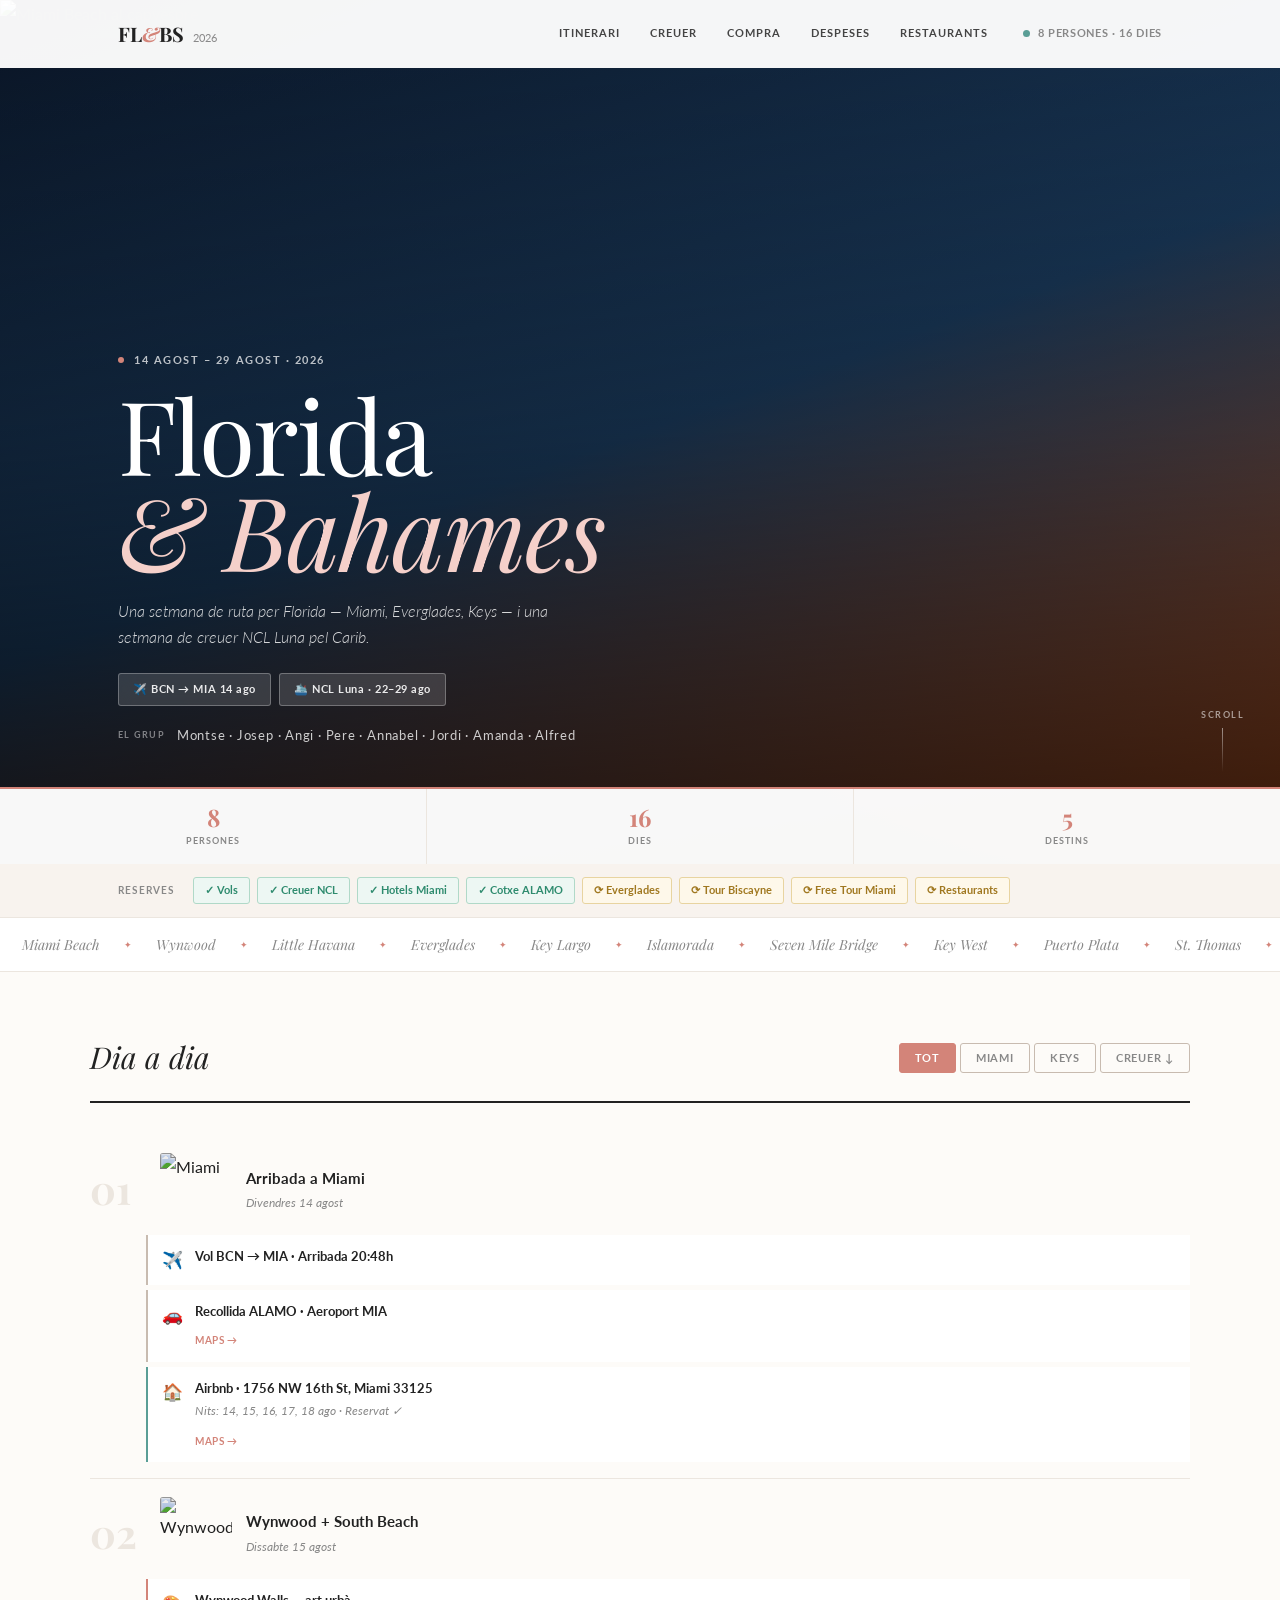
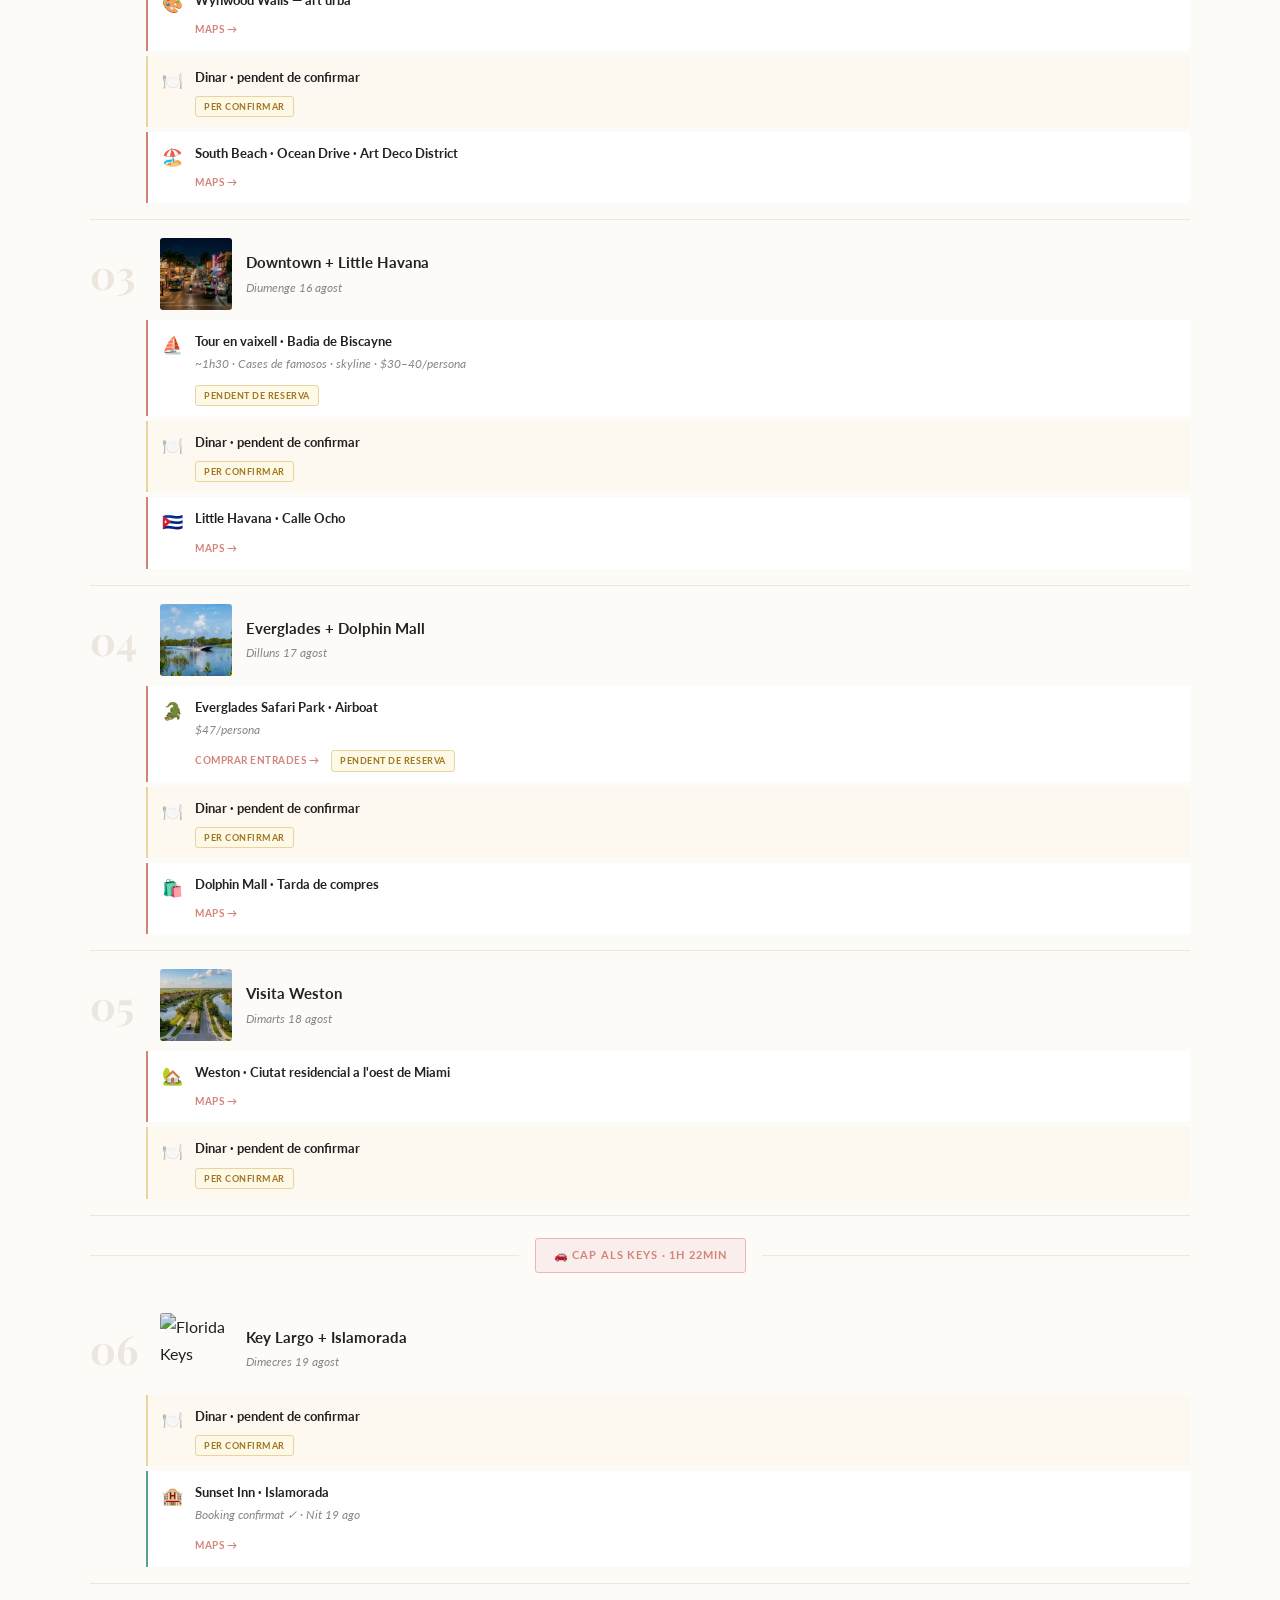
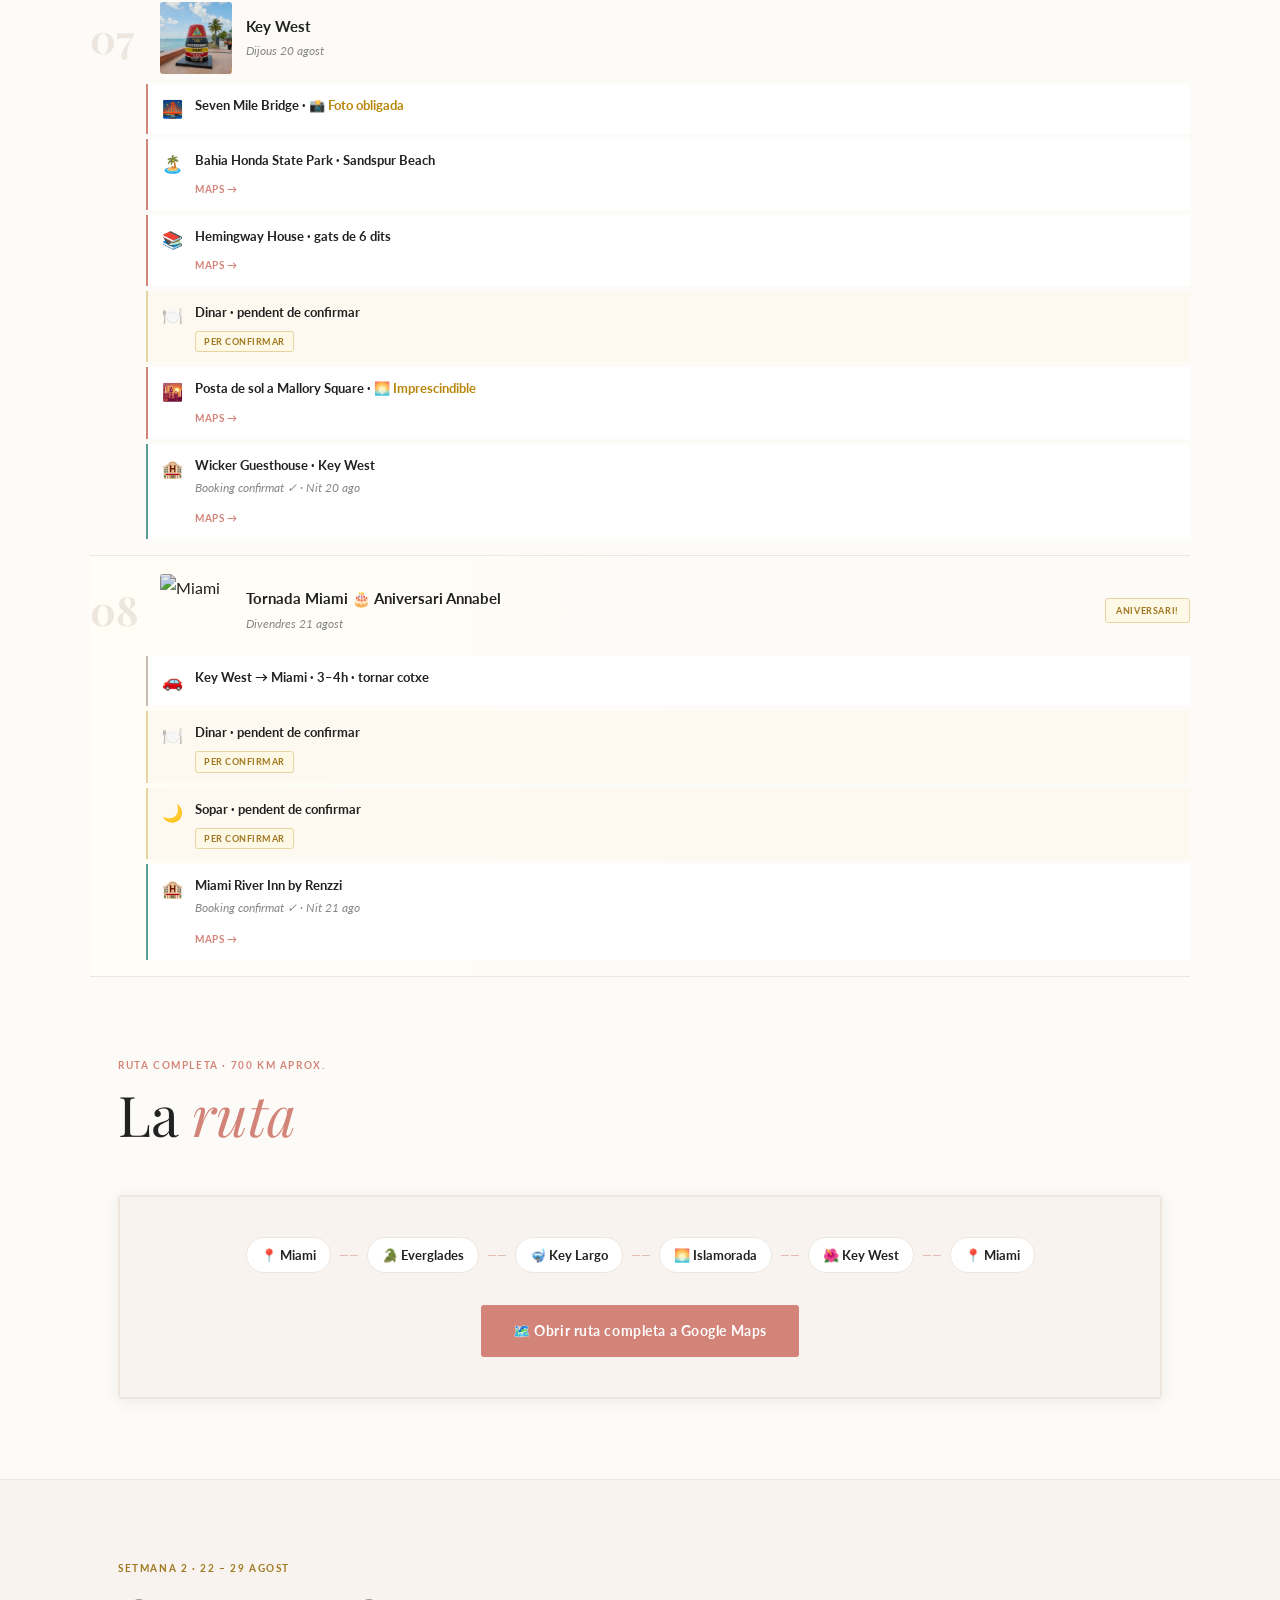
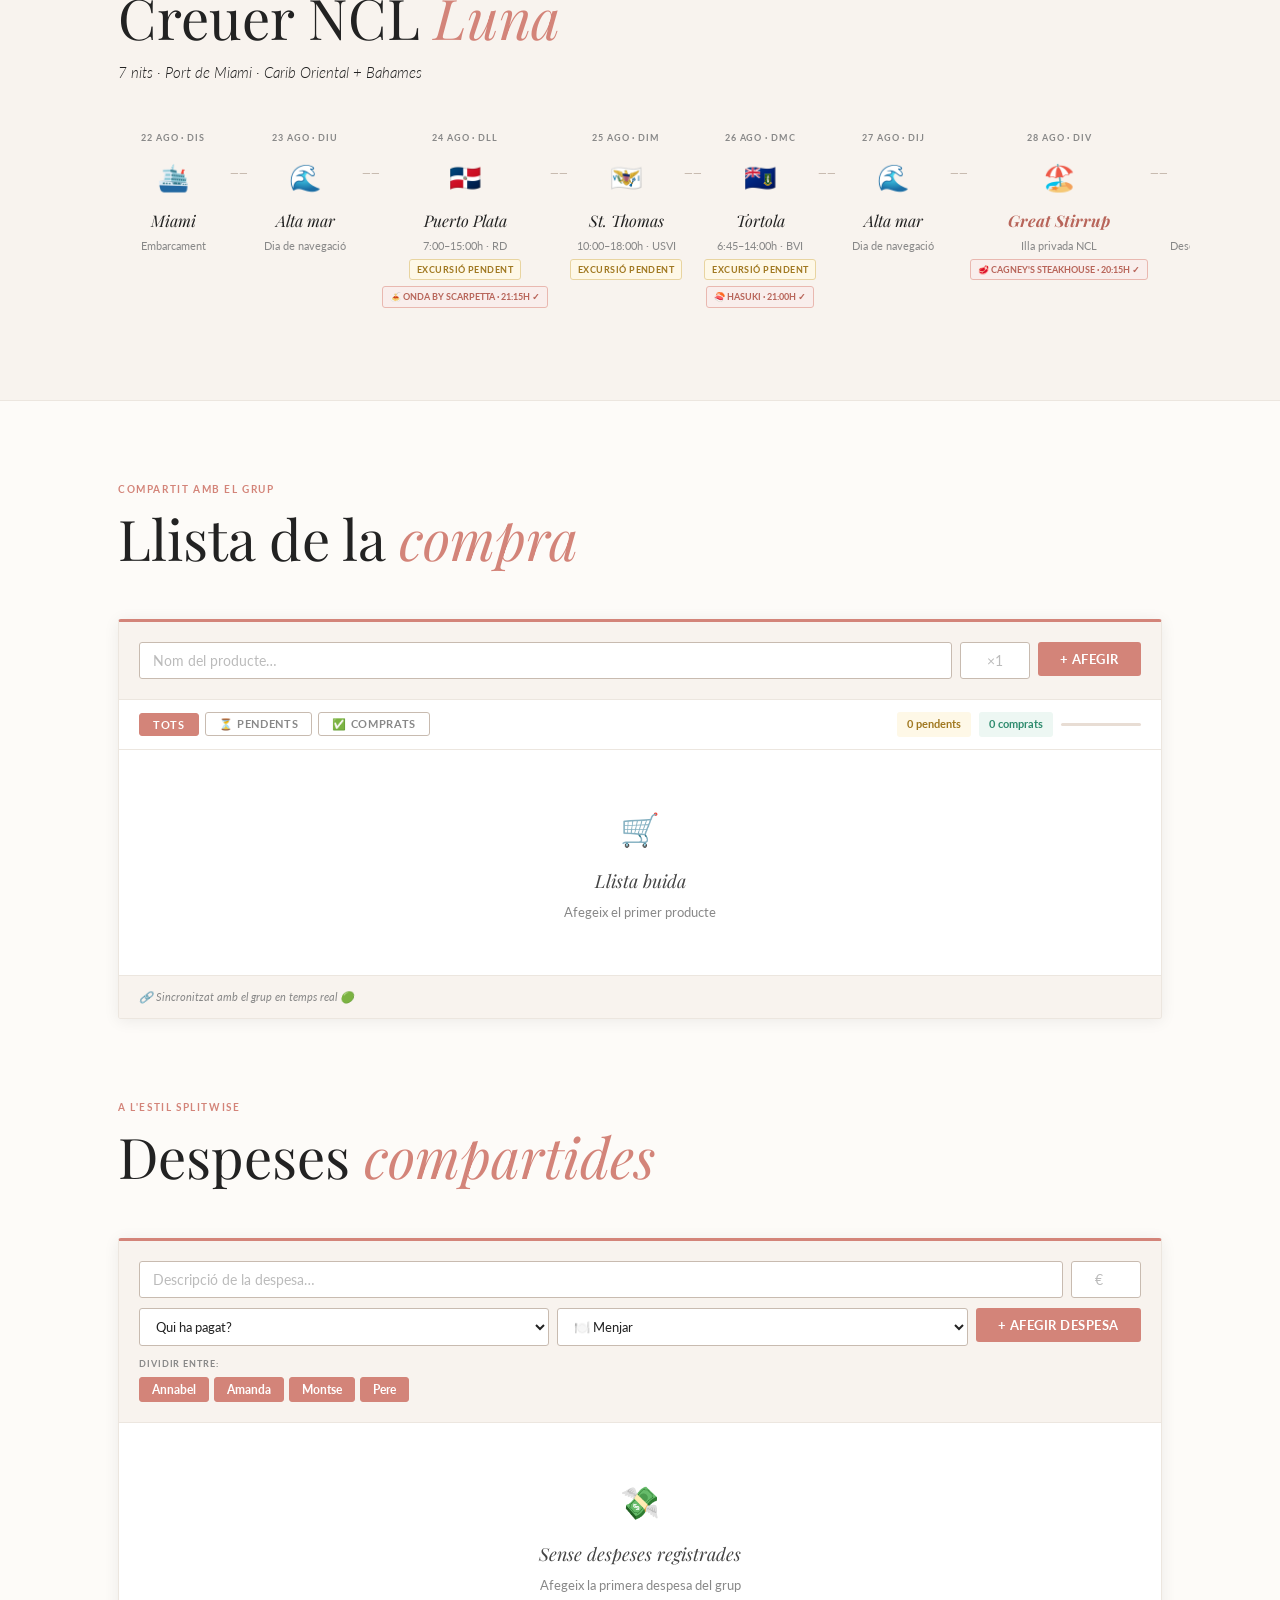
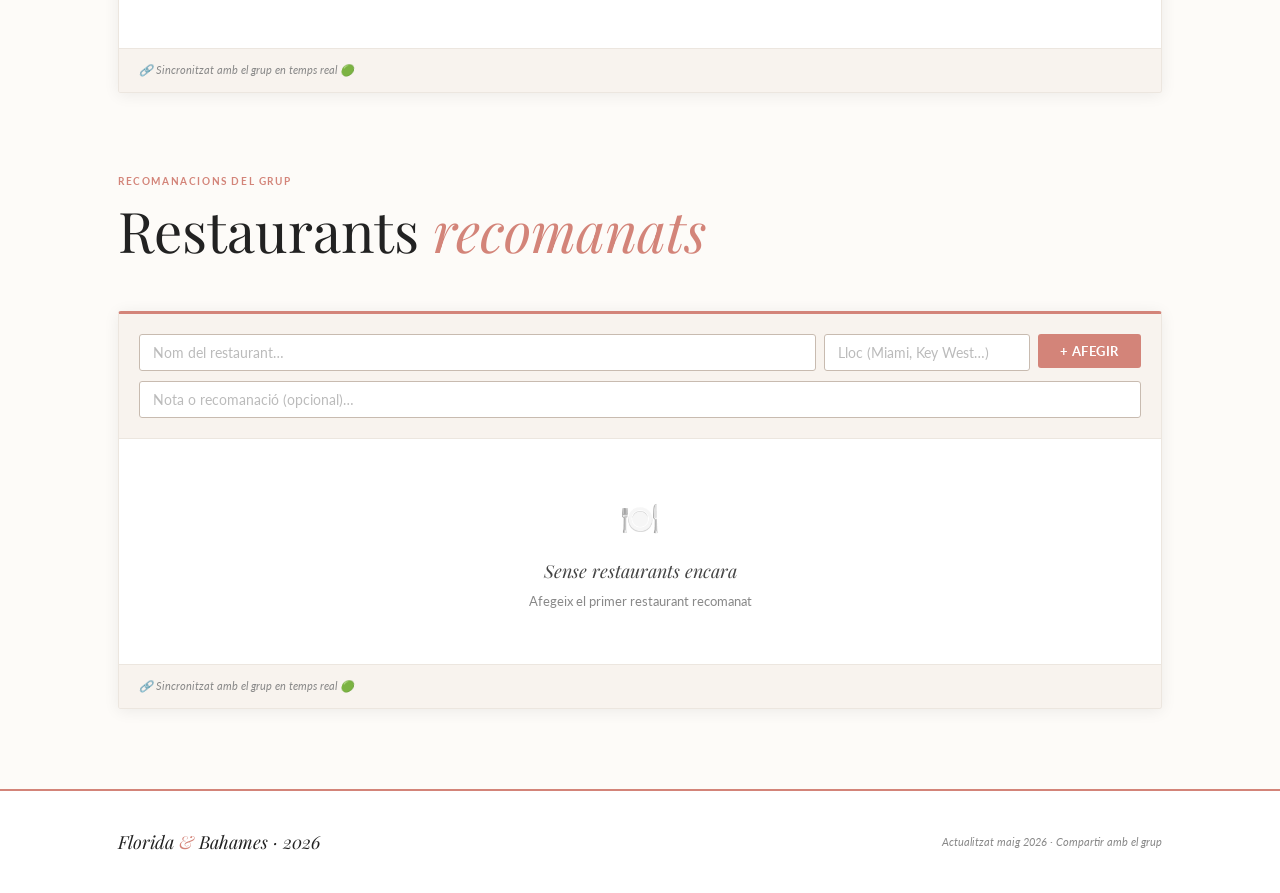
==== index.html @ ad92988c "Add files via upload" ====
<!DOCTYPE html>
<html lang="ca">
<head>
  <meta charset="UTF-8" />
  <meta name="viewport" content="width=device-width, initial-scale=1.0" />
  <title>Florida & Bahames · Agost 2026</title>
  <link rel="preconnect" href="https://fonts.googleapis.com" />
  <link rel="preconnect" href="https://fonts.gstatic.com" crossorigin />
  <link href="https://fonts.googleapis.com/css2?family=Playfair+Display:ital,wght@0,400;0,500;0,700;1,400;1,500;1,700&family=Lato:ital,wght@0,300;0,400;0,700;1,300;1,400&display=swap" rel="stylesheet" />
  <link rel="stylesheet" href="style.css?v=20260518" />
</head>
<body>

<!-- CURSOR -->
<div class="cursor" data-cursor-root>
  <span class="cursor-dot"></span>
  <span class="cursor-ring"></span>
</div>

<!-- SPLASH -->
<div class="splash" id="splash">
  <div class="splash-inner">
    <div class="splash-pre">14 – 29 agost 2026</div>
    <div class="splash-title">Florida<em>&</em>Bahames</div>
    <div class="splash-bar"><div class="splash-progress" id="splash-progress"></div></div>
  </div>
</div>

<!-- NAV -->
<nav class="nav" id="nav">
  <div class="nav-inner">
    <a href="#hero" class="nav-logo">FL<em>&</em>BS <span>2026</span></a>
    <div class="nav-links">
      <a href="#dia1"        class="nav-link">Itinerari</a>
      <a href="#crucero"     class="nav-link">Creuer</a>
      <a href="#compra"      class="nav-link">Compra</a>
      <a href="#gastos"      class="nav-link">Despeses</a>
      <a href="#restaurants" class="nav-link">Restaurants</a>
    </div>
    <div class="nav-right">
      <div class="nav-dot"></div>
      <span class="nav-meta">8 persones · 16 dies</span>
    </div>
  </div>
</nav>

<!-- HERO -->
<section class="hero" id="hero">
  <div class="hero-bg">
    <img src="https://images.unsplash.com/photo-1506953823976-52e1fdc0149a?w=1800&q=80"
         alt="Miami Beach al capvespre"
         onerror="this.parentElement.style.background='linear-gradient(160deg,#0a1628 0%,#1a3a5c 50%,#c2541b 100%)'" />
    <div class="hero-grain"></div>
    <div class="hero-vignette"></div>
  </div>
  <div class="hero-content">
    <p class="hero-eyebrow"><span class="eyebrow-dot"></span>14 agost – 29 agost · 2026</p>
    <h1 class="hero-title">
      <span class="hero-line" data-reveal>Florida</span>
      <span class="hero-line hero-line-italic" data-reveal><em>& Bahames</em></span>
    </h1>
    <p class="hero-desc" data-reveal>Una setmana de ruta per Florida — Miami, Everglades, Keys — i una setmana de creuer NCL Luna pel Carib.</p>
    <div class="hero-chips" data-reveal>
      <span class="chip">✈️ BCN → MIA 14 ago</span>
      <span class="chip">🛳️ NCL Luna · 22–29 ago</span>
    </div>
    <div class="hero-crew" data-reveal>
      <span class="crew-label">El grup</span>
      <span class="crew-names">Montse · Josep · Angi · Pere · Annabel · Jordi · Amanda · Alfred</span>
    </div>
  </div>
  <div class="hero-stats-bar">
    <div class="hstat"><span class="hstat-n">8</span><span class="hstat-l">persones</span></div>
    <div class="hstat-sep"></div>
    <div class="hstat"><span class="hstat-n">16</span><span class="hstat-l">dies</span></div>
    <div class="hstat-sep"></div>
    <div class="hstat"><span class="hstat-n">5</span><span class="hstat-l">destins</span></div>
  </div>
  <a href="#dia1" class="hero-scroll-cue">
    <span>scroll</span>
    <div class="scroll-line"></div>
  </a>
</section>

<!-- RESERVES STATUS BAR -->
<div class="status-strip">
  <div class="status-inner">
    <span class="status-label">Reserves</span>
    <div class="status-items">
      <span class="sitem ok">✓ Vols</span>
      <span class="sitem ok">✓ Creuer NCL</span>
      <span class="sitem ok">✓ Hotels Miami</span>
      <span class="sitem ok">✓ Cotxe ALAMO</span>
      <span class="sitem pend">⟳ Everglades</span>
      <span class="sitem pend">⟳ Tour Biscayne</span>
      <span class="sitem pend">⟳ Free Tour Miami</span>
      <span class="sitem pend">⟳ Restaurants</span>
    </div>
  </div>
</div>

<!-- MARQUEE -->
<div class="marquee-wrap">
  <div class="marquee-track">
    <span>Miami Beach</span><span class="mx">✦</span>
    <span>Wynwood</span><span class="mx">✦</span>
    <span>Little Havana</span><span class="mx">✦</span>
    <span>Everglades</span><span class="mx">✦</span>
    <span>Key Largo</span><span class="mx">✦</span>
    <span>Islamorada</span><span class="mx">✦</span>
    <span>Seven Mile Bridge</span><span class="mx">✦</span>
    <span>Key West</span><span class="mx">✦</span>
    <span>Puerto Plata</span><span class="mx">✦</span>
    <span>St. Thomas</span><span class="mx">✦</span>
    <span>Tortola</span><span class="mx">✦</span>
    <span>Great Stirrup Cay</span><span class="mx">✦</span>
    <span>Miami Beach</span><span class="mx">✦</span>
    <span>Wynwood</span><span class="mx">✦</span>
    <span>Little Havana</span><span class="mx">✦</span>
    <span>Everglades</span><span class="mx">✦</span>
    <span>Key Largo</span><span class="mx">✦</span>
    <span>Islamorada</span><span class="mx">✦</span>
    <span>Seven Mile Bridge</span><span class="mx">✦</span>
    <span>Key West</span><span class="mx">✦</span>
    <span>Puerto Plata</span><span class="mx">✦</span>
    <span>St. Thomas</span><span class="mx">✦</span>
    <span>Tortola</span><span class="mx">✦</span>
    <span>Great Stirrup Cay</span><span class="mx">✦</span>
  </div>
</div>

<!-- ===== DIA A DIA ===== -->
<section class="timeline-section container" id="dia1">
  <div class="tl-header">
    <h3 class="tl-title">Dia a dia</h3>
    <div class="tl-filters">
      <button class="tl-filter active" data-show="all">Tot</button>
      <button class="tl-filter" data-show="miami">Miami</button>
      <button class="tl-filter" data-show="keys">Keys</button>
      <a href="#crucero" class="tl-filter">Creuer ↓</a>
    </div>
  </div>

  <div class="tl-days" id="tl-days">

    <!-- DIA 1 -->
    <div class="tl-day" data-zone="miami">
      <div class="tl-day-head">
        <div class="tl-day-num">01</div>
        <img class="tl-day-photo" src="https://images.unsplash.com/photo-1500916434205-0c77489c6cf7?w=160&q=75" alt="Miami" loading="lazy" />
        <div class="tl-day-info">
          <div class="tl-day-title">Arribada a Miami</div>
          <div class="tl-day-date">Divendres 14 agost</div>
        </div>
      </div>
      <div class="tl-events">
        <div class="tl-event ev-transport">
          <span class="ev-icon">✈️</span>
          <div class="ev-body">
            <div class="ev-title">Vol BCN → MIA · Arribada 20:48h</div>
          </div>
        </div>
        <div class="tl-event ev-transport">
          <span class="ev-icon">🚗</span>
          <div class="ev-body">
            <div class="ev-title">Recollida ALAMO · Aeroport MIA</div>
            <a href="https://maps.app.goo.gl/vmewsowAo1GYBdQY6" target="_blank" class="ev-maps">Maps →</a>
          </div>
        </div>
        <div class="tl-event ev-hotel">
          <span class="ev-icon">🏠</span>
          <div class="ev-body">
            <div class="ev-title">Airbnb · 1756 NW 16th St, Miami 33125</div>
            <div class="ev-sub">Nits: 14, 15, 16, 17, 18 ago · Reservat ✓</div>
            <a href="https://maps.google.com/?q=1756+Northwest+16th+Street+Miami" target="_blank" class="ev-maps">Maps →</a>
          </div>
        </div>
      </div>
    </div>

    <!-- DIA 2 -->
    <div class="tl-day" data-zone="miami">
      <div class="tl-day-head">
        <div class="tl-day-num">02</div>
        <img class="tl-day-photo" src="https://images.unsplash.com/photo-1533106497176-45ae19e68ba2?w=160&q=75" alt="Wynwood" loading="lazy" />
        <div class="tl-day-info">
          <div class="tl-day-title">Wynwood + South Beach</div>
          <div class="tl-day-date">Dissabte 15 agost</div>
        </div>
      </div>
      <div class="tl-events">
        <div class="tl-event ev-activity">
          <span class="ev-icon">🎨</span>
          <div class="ev-body">
            <div class="ev-title">Wynwood Walls — art urbà</div>
            <a href="https://maps.google.com/?q=Wynwood+Walls+Miami" target="_blank" class="ev-maps">Maps →</a>
          </div>
        </div>
        <div class="tl-event ev-pending">
          <span class="ev-icon">🍽️</span>
          <div class="ev-body">
            <div class="ev-title">Dinar · pendent de confirmar</div>
            <span class="ev-badge-pend">Per confirmar</span>
          </div>
        </div>
        <div class="tl-event ev-activity">
          <span class="ev-icon">🏖️</span>
          <div class="ev-body">
            <div class="ev-title">South Beach · Ocean Drive · Art Deco District</div>
            <a href="https://maps.google.com/?q=South+Beach+Miami" target="_blank" class="ev-maps">Maps →</a>
          </div>
        </div>
      </div>
    </div>

    <!-- DIA 3 -->
    <div class="tl-day" data-zone="miami">
      <div class="tl-day-head">
        <div class="tl-day-num">03</div>
        <img class="tl-day-photo" src="calle8.png" alt="Little Havana" loading="lazy" />
        <div class="tl-day-info">
          <div class="tl-day-title">Downtown + Little Havana</div>
          <div class="tl-day-date">Diumenge 16 agost</div>
        </div>
      </div>
      <div class="tl-events">
        <div class="tl-event ev-activity">
          <span class="ev-icon">⛵</span>
          <div class="ev-body">
            <div class="ev-title">Tour en vaixell · Badia de Biscayne</div>
            <div class="ev-sub">~1h30 · Cases de famosos · skyline · $30–40/persona</div>
            <span class="ev-badge-pend">Pendent de reserva</span>
          </div>
        </div>
        <div class="tl-event ev-pending">
          <span class="ev-icon">🍽️</span>
          <div class="ev-body">
            <div class="ev-title">Dinar · pendent de confirmar</div>
            <span class="ev-badge-pend">Per confirmar</span>
          </div>
        </div>
        <div class="tl-event ev-activity">
          <span class="ev-icon">🇨🇺</span>
          <div class="ev-body">
            <div class="ev-title">Little Havana · Calle Ocho</div>
            <a href="https://maps.app.goo.gl/aNLw9yjSBrPzbnm9A" target="_blank" class="ev-maps">Maps →</a>
          </div>
        </div>
      </div>
    </div>

    <!-- DIA 4 -->
    <div class="tl-day" data-zone="miami">
      <div class="tl-day-head">
        <div class="tl-day-num">04</div>
        <img class="tl-day-photo" src="everglades.jpg" alt="Everglades airboat" loading="lazy" />
        <div class="tl-day-info">
          <div class="tl-day-title">Everglades + Dolphin Mall</div>
          <div class="tl-day-date">Dilluns 17 agost</div>
        </div>
      </div>
      <div class="tl-events">
        <div class="tl-event ev-activity">
          <span class="ev-icon">🐊</span>
          <div class="ev-body">
            <div class="ev-title">Everglades Safari Park · Airboat</div>
            <div class="ev-sub">$47/persona</div>
            <a href="https://www.evergladessafaripark.com/buy-everglades-airboat-ride-tours" target="_blank" class="ev-maps">Comprar entrades →</a>
            <span class="ev-badge-pend">Pendent de reserva</span>
          </div>
        </div>
        <div class="tl-event ev-pending">
          <span class="ev-icon">🍽️</span>
          <div class="ev-body">
            <div class="ev-title">Dinar · pendent de confirmar</div>
            <span class="ev-badge-pend">Per confirmar</span>
          </div>
        </div>
        <div class="tl-event ev-activity">
          <span class="ev-icon">🛍️</span>
          <div class="ev-body">
            <div class="ev-title">Dolphin Mall · Tarda de compres</div>
            <a href="https://maps.google.com/?q=Dolphin+Mall+Miami" target="_blank" class="ev-maps">Maps →</a>
          </div>
        </div>
      </div>
    </div>

    <!-- DIA 5 -->
    <div class="tl-day" data-zone="miami">
      <div class="tl-day-head">
        <div class="tl-day-num">05</div>
        <img class="tl-day-photo" src="weston.png" alt="Weston" loading="lazy" />
        <div class="tl-day-info">
          <div class="tl-day-title">Visita Weston</div>
          <div class="tl-day-date">Dimarts 18 agost</div>
        </div>
      </div>
      <div class="tl-events">
        <div class="tl-event ev-activity">
          <span class="ev-icon">🏡</span>
          <div class="ev-body">
            <div class="ev-title">Weston · Ciutat residencial a l'oest de Miami</div>
            <a href="https://maps.google.com/?q=Weston+Florida" target="_blank" class="ev-maps">Maps →</a>
          </div>
        </div>
        <div class="tl-event ev-pending">
          <span class="ev-icon">🍽️</span>
          <div class="ev-body">
            <div class="ev-title">Dinar · pendent de confirmar</div>
            <span class="ev-badge-pend">Per confirmar</span>
          </div>
        </div>
      </div>
    </div>

    <!-- DIVISOR KEYS -->
    <div class="tl-route-break">
      <div class="trb-line"></div>
      <div class="trb-pill">🚗 Cap als Keys · 1h 22min</div>
      <div class="trb-line"></div>
    </div>

    <!-- DIA 6 -->
    <div class="tl-day" data-zone="keys">
      <div class="tl-day-head">
        <div class="tl-day-num">06</div>
        <img class="tl-day-photo" src="https://images.unsplash.com/photo-1519046904884-53103b34b206?w=160&q=75" alt="Florida Keys" loading="lazy" />
        <div class="tl-day-info">
          <div class="tl-day-title">Key Largo + Islamorada</div>
          <div class="tl-day-date">Dimecres 19 agost</div>
        </div>
      </div>
      <div class="tl-events">
        <div class="tl-event ev-pending">
          <span class="ev-icon">🍽️</span>
          <div class="ev-body">
            <div class="ev-title">Dinar · pendent de confirmar</div>
            <span class="ev-badge-pend">Per confirmar</span>
          </div>
        </div>
        <div class="tl-event ev-hotel">
          <span class="ev-icon">🏨</span>
          <div class="ev-body">
            <div class="ev-title">Sunset Inn · Islamorada</div>
            <div class="ev-sub">Booking confirmat ✓ · Nit 19 ago</div>
            <a href="https://maps.app.goo.gl/Rid1MZJbjjofCmu49" target="_blank" class="ev-maps">Maps →</a>
          </div>
        </div>
      </div>
    </div>

    <!-- DIA 7 -->
    <div class="tl-day" data-zone="keys">
      <div class="tl-day-head">
        <div class="tl-day-num">07</div>
        <img class="tl-day-photo" src="key_west.png" alt="Key West" loading="lazy" />
        <div class="tl-day-info">
          <div class="tl-day-title">Key West</div>
          <div class="tl-day-date">Dijous 20 agost</div>
        </div>
      </div>
      <div class="tl-events">
        <div class="tl-event ev-activity">
          <span class="ev-icon">🌉</span>
          <div class="ev-body">
            <div class="ev-title">Seven Mile Bridge · <span class="ev-star">📸 Foto obligada</span></div>
          </div>
        </div>
        <div class="tl-event ev-activity">
          <span class="ev-icon">🏝️</span>
          <div class="ev-body">
            <div class="ev-title">Bahia Honda State Park · Sandspur Beach</div>
            <a href="https://maps.google.com/?q=Bahia+Honda+State+Park" target="_blank" class="ev-maps">Maps →</a>
          </div>
        </div>
        <div class="tl-event ev-activity">
          <span class="ev-icon">📚</span>
          <div class="ev-body">
            <div class="ev-title">Hemingway House · gats de 6 dits</div>
            <a href="https://maps.google.com/?q=Hemingway+Home+Key+West" target="_blank" class="ev-maps">Maps →</a>
          </div>
        </div>
        <div class="tl-event ev-pending">
          <span class="ev-icon">🍽️</span>
          <div class="ev-body">
            <div class="ev-title">Dinar · pendent de confirmar</div>
            <span class="ev-badge-pend">Per confirmar</span>
          </div>
        </div>
        <div class="tl-event ev-activity">
          <span class="ev-icon">🌇</span>
          <div class="ev-body">
            <div class="ev-title">Posta de sol a Mallory Square · <span class="ev-star">🌅 Imprescindible</span></div>
            <a href="https://maps.google.com/?q=Mallory+Square+Key+West" target="_blank" class="ev-maps">Maps →</a>
          </div>
        </div>
        <div class="tl-event ev-hotel">
          <span class="ev-icon">🏨</span>
          <div class="ev-body">
            <div class="ev-title">Wicker Guesthouse · Key West</div>
            <div class="ev-sub">Booking confirmat ✓ · Nit 20 ago</div>
            <a href="https://maps.app.goo.gl/VBcHtsDwyJXVc7vBA" target="_blank" class="ev-maps">Maps →</a>
          </div>
        </div>
      </div>
    </div>

    <!-- DIA 8 -->
    <div class="tl-day tl-day-special" data-zone="miami">
      <div class="tl-day-head">
        <div class="tl-day-num">08</div>
        <img class="tl-day-photo" src="https://images.unsplash.com/photo-1535498730771-e735b998cd64?w=160&q=75" alt="Miami" loading="lazy" />
        <div class="tl-day-info">
          <div class="tl-day-title">Tornada Miami 🎂 Aniversari Annabel</div>
          <div class="tl-day-date">Divendres 21 agost</div>
        </div>
        <div class="tl-day-badge badge-special">Aniversari!</div>
      </div>
      <div class="tl-events">
        <div class="tl-event ev-transport">
          <span class="ev-icon">🚗</span>
          <div class="ev-body">
            <div class="ev-title">Key West → Miami · 3–4h · tornar cotxe</div>
          </div>
        </div>
        <div class="tl-event ev-pending">
          <span class="ev-icon">🍽️</span>
          <div class="ev-body">
            <div class="ev-title">Dinar · pendent de confirmar</div>
            <span class="ev-badge-pend">Per confirmar</span>
          </div>
        </div>
        <div class="tl-event ev-pending">
          <span class="ev-icon">🌙</span>
          <div class="ev-body">
            <div class="ev-title">Sopar · pendent de confirmar</div>
            <span class="ev-badge-pend">Per confirmar</span>
          </div>
        </div>
        <div class="tl-event ev-hotel">
          <span class="ev-icon">🏨</span>
          <div class="ev-body">
            <div class="ev-title">Miami River Inn by Renzzi</div>
            <div class="ev-sub">Booking confirmat ✓ · Nit 21 ago</div>
            <a href="https://maps.google.com/?q=Miami+River+Inn+by+Renzzi" target="_blank" class="ev-maps">Maps →</a>
          </div>
        </div>
      </div>
    </div>

  </div><!-- /tl-days -->
</section>

<!-- ===== MAPA RUTA ===== -->
<section class="map-section" id="mapa">
  <div class="container">
    <div class="section-head">
      <div class="sh-kicker">Ruta completa · 700 km aprox.</div>
      <h2 class="sh-title">La <em>ruta</em></h2>
    </div>
    <div class="map-embed">
      <div class="map-static">
        <div class="map-route-visual">
          <span class="mstop">📍 Miami</span>
          <span class="mline">——</span>
          <span class="mstop">🐊 Everglades</span>
          <span class="mline">——</span>
          <span class="mstop">🤿 Key Largo</span>
          <span class="mline">——</span>
          <span class="mstop">🌅 Islamorada</span>
          <span class="mline">——</span>
          <span class="mstop">🌺 Key West</span>
          <span class="mline">——</span>
          <span class="mstop">📍 Miami</span>
        </div>
        <a href="https://maps.app.goo.gl/4DzYpX3oh5fPFLhNA" target="_blank" class="map-btn">
          🗺️ Obrir ruta completa a Google Maps
        </a>
      </div>
    </div>
  </div>
</section>

<!-- ===== CREUER ===== -->
<section class="cruise-section" id="crucero">
  <div class="cruise-header container">
    <div class="sh-kicker" style="color:var(--gold)">Setmana 2 · 22 – 29 agost</div>
    <h2 class="sh-title" style="color:var(--cream)">Creuer NCL <em>Luna</em></h2>
    <p class="sh-sub" style="color:var(--cream-3)">7 nits · Port de Miami · Carib Oriental + Bahames</p>
  </div>

  <div class="cruise-stops container">
    <div class="cstop">
      <div class="cstop-date">22 ago · Dis</div>
      <div class="cstop-icon">🛳️</div>
      <div class="cstop-name">Miami</div>
      <div class="cstop-sub">Embarcament</div>
    </div>
    <div class="cstop-arrow">——</div>
    <div class="cstop">
      <div class="cstop-date">23 ago · Diu</div>
      <div class="cstop-icon">🌊</div>
      <div class="cstop-name">Alta mar</div>
      <div class="cstop-sub">Dia de navegació</div>
    </div>
    <div class="cstop-arrow">——</div>
    <div class="cstop">
      <div class="cstop-date">24 ago · Dll</div>
      <div class="cstop-icon">🇩🇴</div>
      <div class="cstop-name">Puerto Plata</div>
      <div class="cstop-sub">7:00–15:00h · RD</div>
      <span class="cstop-pend">Excursió pendent</span>
      <span class="cstop-star">🍝 Onda by Scarpetta · 21:15h ✓</span>
    </div>
    <div class="cstop-arrow">——</div>
    <div class="cstop">
      <div class="cstop-date">25 ago · Dim</div>
      <div class="cstop-icon">🇻🇮</div>
      <div class="cstop-name">St. Thomas</div>
      <div class="cstop-sub">10:00–18:00h · USVI</div>
      <span class="cstop-pend">Excursió pendent</span>
    </div>
    <div class="cstop-arrow">——</div>
    <div class="cstop">
      <div class="cstop-date">26 ago · Dmc</div>
      <div class="cstop-icon">🇻🇬</div>
      <div class="cstop-name">Tortola</div>
      <div class="cstop-sub">6:45–14:00h · BVI</div>
      <span class="cstop-pend">Excursió pendent</span>
      <span class="cstop-star">🍣 Hasuki · 21:00h ✓</span>
    </div>
    <div class="cstop-arrow">——</div>
    <div class="cstop">
      <div class="cstop-date">27 ago · Dij</div>
      <div class="cstop-icon">🌊</div>
      <div class="cstop-name">Alta mar</div>
      <div class="cstop-sub">Dia de navegació</div>
    </div>
    <div class="cstop-arrow">——</div>
    <div class="cstop cstop-highlight">
      <div class="cstop-date">28 ago · Div</div>
      <div class="cstop-icon">🏖️</div>
      <div class="cstop-name">Great Stirrup</div>
      <div class="cstop-sub">Illa privada NCL</div>
      <span class="cstop-star">🥩 Cagney's Steakhouse · 20:15h ✓</span>
    </div>
    <div class="cstop-arrow">——</div>
    <div class="cstop">
      <div class="cstop-date">29 ago · Dis</div>
      <div class="cstop-icon">✈️</div>
      <div class="cstop-name">Miami</div>
      <div class="cstop-sub">Desembarcament · vol 13:10h</div>
    </div>
  </div>
</section>

<!-- ===== LLISTA DE LA COMPRA ===== -->
<section class="tool-section" id="compra">
  <div class="container">
    <div class="section-head">
      <div class="sh-kicker">Compartit amb el grup</div>
      <h2 class="sh-title">Llista de la <em>compra</em></h2>
    </div>
    <div class="tool-card">
      <div class="tool-form">
        <div class="form-row">
          <input id="shop-name" type="text" placeholder="Nom del producte…" class="tool-input grow" />
          <input id="shop-qty"  type="text" placeholder="×1" class="tool-input sm" />
          <button id="shop-add-btn" class="tool-btn">+ Afegir</button>
        </div>
      </div>
      <div class="tool-filters" id="shop-filters">
        <button class="tf active" data-filter="all">Tots</button>
        <button class="tf" data-filter="pending">⏳ Pendents</button>
        <button class="tf" data-filter="done">✅ Comprats</button>
        <div class="tf-stats">
          <span id="shop-stat-pending" class="tf-stat stat-pend">0 pendents</span>
          <span id="shop-stat-done"    class="tf-stat stat-done">0 comprats</span>
          <div class="tf-progress-wrap"><div id="shop-progress" class="tf-progress-bar"></div></div>
        </div>
        <button class="tf tf-danger" id="shop-clear-done" style="display:none">🗑️ Netejar</button>
      </div>
      <div id="shop-list" class="item-list">
        <div class="list-empty" id="shop-empty">
          <div class="le-icon">🛒</div>
          <div class="le-title">Llista buida</div>
          <div class="le-sub">Afegeix el primer producte</div>
        </div>
      </div>
      <div class="tool-note">🔗 Sincronitzat amb el grup en temps real 🟢</div>
    </div>
  </div>
</section>

<!-- ===== DESPESES COMPARTIDES ===== -->
<section class="tool-section" id="gastos">
  <div class="container">
    <div class="section-head">
      <div class="sh-kicker">A l'estil Splitwise</div>
      <h2 class="sh-title">Despeses <em>compartides</em></h2>
    </div>
    <div class="tool-card">
      <div class="tool-form">
        <div class="form-row">
          <input id="exp-desc"   type="text"   placeholder="Descripció de la despesa…" class="tool-input grow" />
          <input id="exp-amount" type="number" placeholder="€" class="tool-input sm" min="0" step="0.01" />
        </div>
        <div class="form-row">
          <select id="exp-payer" class="tool-select md">
            <option value="">Qui ha pagat?</option>
            <option>Annabel</option><option>Amanda</option><option>Montse</option><option>Pere</option>
          </select>
          <select id="exp-cat" class="tool-select md">
            <option>🍽️ Menjar</option><option>🏨 Allotjament</option><option>🚗 Transport</option>
            <option>🎡 Activitats</option><option>🛒 Compres</option><option>🎉 Oci</option>
            <option>💊 Salut</option><option>🛍️ Altres</option>
          </select>
          <button id="exp-add-btn" class="tool-btn">+ Afegir despesa</button>
        </div>
        <div class="form-row">
          <div class="split-wrap">
            <span class="split-label">Dividir entre:</span>
            <div id="exp-split-persons" class="split-chips">
              <button class="schip active" data-person="Annabel">Annabel</button>
              <button class="schip active" data-person="Amanda">Amanda</button>
              <button class="schip active" data-person="Montse">Montse</button>
              <button class="schip active" data-person="Pere">Pere</button>
            </div>
          </div>
        </div>
      </div>
      <div class="exp-summary" id="exp-summary" style="display:none">
        <div class="exps-label">💰 Totals per persona</div>
        <div class="exp-totals" id="exp-totals"></div>
        <div class="exps-label" style="margin-top:20px">⚖️ Liquidacions mínimes</div>
        <div class="exp-settlements" id="exp-settlements"></div>
      </div>
      <div id="exp-list" class="item-list">
        <div class="list-empty" id="exp-empty">
          <div class="le-icon">💸</div>
          <div class="le-title">Sense despeses registrades</div>
          <div class="le-sub">Afegeix la primera despesa del grup</div>
        </div>
      </div>
      <div class="tool-note">🔗 Sincronitzat amb el grup en temps real 🟢</div>
    </div>
  </div>
</section>

<!-- ===== RESTAURANTS RECOMANATS ===== -->
<section class="tool-section" id="restaurants">
  <div class="container">
    <div class="section-head">
      <div class="sh-kicker">Recomanacions del grup</div>
      <h2 class="sh-title">Restaurants <em>recomanats</em></h2>
    </div>
    <div class="tool-card">
      <div class="tool-form">
        <div class="form-row">
          <input id="rest-name"  type="text" placeholder="Nom del restaurant…"   class="tool-input grow" />
          <input id="rest-city"  type="text" placeholder="Lloc (Miami, Key West…)" class="tool-input md" />
          <button id="rest-add-btn" class="tool-btn">+ Afegir</button>
        </div>
        <div class="form-row">
          <input id="rest-note" type="text" placeholder="Nota o recomanació (opcional)…" class="tool-input grow" />
        </div>
      </div>
      <div id="rest-list" class="item-list">
        <div class="list-empty" id="rest-empty">
          <div class="le-icon">🍽️</div>
          <div class="le-title">Sense restaurants encara</div>
          <div class="le-sub">Afegeix el primer restaurant recomanat</div>
        </div>
      </div>
      <div class="tool-note">🔗 Sincronitzat amb el grup en temps real 🟢</div>
    </div>
  </div>
</section>

<!-- FOOTER -->
<footer class="footer">
  <div class="footer-inner container">
    <div class="footer-brand">Florida <em>&</em> Bahames · 2026</div>
    <div class="footer-meta">Actualitzat maig 2026 · Compartir amb el grup</div>
  </div>
</footer>

<!-- GSAP des de CDN -->
<script src="https://cdnjs.cloudflare.com/ajax/libs/gsap/3.12.5/gsap.min.js"></script>
<script src="https://cdnjs.cloudflare.com/ajax/libs/gsap/3.12.5/ScrollTrigger.min.js"></script>
<script defer src="main.js?v=20260518"></script>
<script defer src="shopping.js?v=20260518"></script>
<script defer src="expenses.js?v=20260518"></script>
<script defer src="restaurants.js?v=20260518"></script>
</body>
</html>
---- style.css ----
/* ============================================================
   FLORIDA & BAHAMAS 2026 — Trip Planner
   Estilo: Editorial claro · blog de viajes · revista impresa
   Inspiración: elviajedetuvida.es — fondo blanco, serif elegante,
   acento coral/rosado, tipografía que respira
   ============================================================ */

:root {
  --white:      #ffffff;
  --bg:         #fdfbf8;
  --bg-warm:    #f8f3ee;
  --bg-card:    #ffffff;
  --ink:        #222222;
  --ink-soft:   #444444;
  --ink-mute:   #888888;
  --ink-light:  #bbbbbb;
  --rose:       #d38479;   /* coral exacto de elviajedetuvida */
  --rose-dark:  #b8655a;
  --rose-pale:  #f9eeec;
  --sand:       #e8ddd4;
  --sand-dark:  #c8bbb0;
  --teal:       #5a9e96;
  --gold:       #a07820;
  --line:       #ece6df;

  --font-display: 'Playfair Display', Georgia, 'Times New Roman', serif;
  --font-body:    'Lato', 'Helvetica Neue', Arial, sans-serif;

  --nav-h:     68px;
  --r:         3px;
  --shadow:    0 2px 16px rgba(0,0,0,.07);
  --shadow-lg: 0 8px 40px rgba(0,0,0,.10);
  --ease:      cubic-bezier(0.4,0,0.2,1);
}

@import url('https://fonts.googleapis.com/css2?family=Playfair+Display:ital,wght@0,400;0,500;0,700;1,400;1,500;1,700&family=Lato:ital,wght@0,300;0,400;0,700;1,300;1,400&display=swap');

*, *::before, *::after { box-sizing: border-box; margin: 0; padding: 0; }
html { scroll-behavior: smooth; }

body {
  font-family: var(--font-body);
  background: var(--bg);
  color: var(--ink);
  line-height: 1.7;
  -webkit-font-smoothing: antialiased;
  overflow-x: hidden;
}
a   { color: inherit; text-decoration: none; }
em  { font-style: italic; }
img { display: block; max-width: 100%; }

.container { max-width: 1100px; margin: 0 auto; padding: 0 28px; }

/* ====== CURSOR — desactivado en modo editorial claro ====== */
.cursor { display: none; }

/* ====== SPLASH ====== */
.splash {
  position: fixed; inset: 0; z-index: 8000;
  background: var(--white);
  display: flex; align-items: center; justify-content: center;
  transition: opacity .5s ease, visibility .5s;
}
.splash.hidden { opacity: 0; visibility: hidden; pointer-events: none; }
.splash-inner  { text-align: center; }
.splash-pre {
  font-family: var(--font-body);
  font-size: 11px; letter-spacing: .18em; text-transform: uppercase;
  color: var(--ink-mute); margin-bottom: 14px;
}
.splash-title {
  font-family: var(--font-display);
  font-size: clamp(40px, 8vw, 76px);
  font-weight: 400; color: var(--ink); line-height: 1;
}
.splash-title em { color: var(--rose); font-style: italic; }
.splash-bar {
  width: 140px; height: 1px; background: var(--sand);
  margin: 22px auto 0; overflow: hidden;
}
.splash-progress {
  height: 100%; width: 0%;
  background: var(--rose);
  animation: splashLoad 1.6s ease forwards;
}
@keyframes splashLoad { to { width: 100%; } }
@keyframes splashOut  { 0%,88%{opacity:1;visibility:visible} 100%{opacity:0;visibility:hidden;pointer-events:none} }
.splash { animation: splashOut 4s linear forwards; }

/* ====== NAV ====== */
.nav {
  position: fixed; top: 0; left: 0; right: 0; z-index: 500;
  height: var(--nav-h);
  background: rgba(255,255,255,.96);
  border-bottom: 1px solid transparent;
  transition: border-color .3s, box-shadow .3s;
}
.nav.scrolled { border-color: var(--line); box-shadow: 0 2px 20px rgba(0,0,0,.06); }
.nav-inner {
  max-width: 1100px; margin: 0 auto; padding: 0 28px;
  height: 100%; display: flex; align-items: center; gap: 20px;
}
.nav-logo {
  font-family: var(--font-display);
  font-size: 20px; font-weight: 700; color: var(--ink); flex-shrink: 0;
}
.nav-logo em { color: var(--rose); }
.nav-logo span { font-family: var(--font-body); font-size: 11px; font-weight: 400; color: var(--ink-mute); margin-left: 4px; }

.nav-links { display: flex; gap: 0; margin-left: auto; }
.nav-link {
  padding: 8px 15px;
  font-size: 11px; font-weight: 700; letter-spacing: .09em; text-transform: uppercase;
  color: var(--ink-soft);
  position: relative; transition: color .2s;
}
.nav-link::after {
  content: ''; position: absolute;
  bottom: 5px; left: 15px; right: 15px;
  height: 1px; background: var(--rose);
  transform: scaleX(0); transform-origin: left;
  transition: transform .25s var(--ease);
}
.nav-link:hover { color: var(--rose); }
.nav-link:hover::after { transform: scaleX(1); }

.nav-right {
  display: flex; align-items: center; gap: 8px;
  font-size: 11px; font-weight: 700; letter-spacing: .06em; text-transform: uppercase;
  color: var(--ink-mute); flex-shrink: 0;
}
.nav-dot {
  width: 7px; height: 7px; border-radius: 50%; background: var(--teal);
  animation: pulse 2.5s ease infinite;
}
@keyframes pulse { 0%,100%{opacity:1;transform:scale(1)} 50%{opacity:.4;transform:scale(.75)} }

/* ====== HERO ====== */
.hero {
  position: relative; height: 96svh; min-height: 580px;
  display: flex; flex-direction: column; justify-content: flex-end;
  overflow: hidden;
}
.hero-bg { position: absolute; inset: 0; }
.hero-bg img {
  width: 100%; height: 100%;
  object-fit: cover; object-position: center 40%;
  transition: transform 10s ease;
}
.hero:hover .hero-bg img { transform: scale(1.03); }
.hero-grain   { display: none; }
.hero-vignette {
  position: absolute; inset: 0;
  background: linear-gradient(
    to top,
    rgba(0,0,0,.72) 0%,
    rgba(0,0,0,.28) 50%,
    rgba(0,0,0,.08) 100%
  );
}

.hero-content {
  position: relative; z-index: 2;
  padding: 0 28px 118px;
  max-width: 1100px; margin: 0 auto; width: 100%;
}
.hero-eyebrow {
  display: flex; align-items: center; gap: 10px;
  font-size: 11px; font-weight: 700; letter-spacing: .14em; text-transform: uppercase;
  color: rgba(255,255,255,.72); margin-bottom: 16px;
}
.eyebrow-dot {
  width: 6px; height: 6px; border-radius: 50%; background: var(--rose);
  animation: pulse 2s ease infinite;
}
.hero-title {
  font-family: var(--font-display);
  font-size: clamp(54px, 8vw, 112px); font-weight: 400;
  line-height: .94; letter-spacing: -.02em;
  color: #ffffff; margin-bottom: 20px;
}
.hero-line { display: block; }
.hero-line-italic em { color: #f5d0ca; font-style: italic; }

.hero-desc {
  font-size: 16px; font-weight: 300; font-style: italic;
  color: rgba(255,255,255,.82); max-width: 480px; margin-bottom: 24px; line-height: 1.6;
}
.hero-chips { display: flex; flex-wrap: wrap; gap: 8px; }
.chip {
  font-size: 11px; font-weight: 700; letter-spacing: .05em;
  padding: 6px 14px; border-radius: var(--r);
  background: rgba(255,255,255,.14); border: 1px solid rgba(255,255,255,.28);
  color: rgba(255,255,255,.9); backdrop-filter: blur(8px);
}

/* stats bar */
.hero-stats-bar {
  position: absolute; bottom: 0; left: 0; right: 0; z-index: 2;
  display: flex;
  background: rgba(255,255,255,.97);
  border-top: 2px solid var(--rose);
}
.hstat {
  display: flex; flex-direction: column; align-items: center;
  padding: 16px 24px; flex: 1; gap: 4px;
  border-right: 1px solid var(--line);
}
.hstat:last-child { border-right: none; }
.hstat-n {
  font-family: var(--font-display);
  font-size: 24px; font-weight: 700; color: var(--rose); line-height: 1;
}
.hstat-l {
  font-size: 9px; font-weight: 700; letter-spacing: .1em; text-transform: uppercase;
  color: var(--ink-mute);
}
.hstat-sep { display: none; }

/* hero crew names */
.hero-crew {
  display: flex; align-items: center; gap: 12px;
  margin-top: 18px;
}
.crew-label {
  font-size: 9px; font-weight: 700; letter-spacing: .14em; text-transform: uppercase;
  color: rgba(255,255,255,.45); white-space: nowrap; flex-shrink: 0;
}
.crew-names {
  font-family: var(--font-body);
  font-size: 13px; font-style: normal; font-weight: 400;
  color: rgba(255,255,255,.78);
  letter-spacing: .06em;
}

.hero-scroll-cue {
  position: absolute; bottom: 92px; right: 36px; z-index: 3;
  display: flex; flex-direction: column; align-items: center; gap: 6px;
  font-size: 9px; font-weight: 700; letter-spacing: .16em; text-transform: uppercase;
  color: rgba(255,255,255,.55);
}
.scroll-line {
  width: 1px; height: 44px;
  background: linear-gradient(to bottom, rgba(255,255,255,.5), transparent);
  animation: scrollLine 1.8s ease-in-out infinite;
}
@keyframes scrollLine {
  0%  { transform: scaleY(0);   transform-origin: top }
  50% { transform: scaleY(1);   transform-origin: top }
  51% { transform-origin: bottom }
  100%{ transform: scaleY(0);   transform-origin: bottom }
}

/* ====== STATUS STRIP ====== */
.status-strip { background: var(--bg-warm); border-bottom: 1px solid var(--line); padding: 13px 0; }
.status-inner {
  max-width: 1100px; margin: 0 auto; padding: 0 28px;
  display: flex; align-items: center; gap: 18px; flex-wrap: wrap;
}
.status-label {
  font-size: 10px; font-weight: 700; letter-spacing: .12em; text-transform: uppercase;
  color: var(--ink-mute); flex-shrink: 0;
}
.status-items { display: flex; flex-wrap: wrap; gap: 7px; }
.sitem {
  font-size: 11px; font-weight: 700;
  padding: 3px 11px; border-radius: var(--r); border: 1px solid;
}
.sitem.ok   { border-color: #b0d9c8; background: #edf7f3; color: #2e8b6e; }
.sitem.pend { border-color: #e8d4a0; background: #fef8ea; color: var(--gold); }

/* ====== MARQUEE ====== */
.marquee-wrap { overflow: hidden; border-bottom: 1px solid var(--line); background: var(--white); padding: 15px 0; }
.marquee-track {
  display: flex; align-items: center;
  width: max-content;
  animation: marqueeScroll 34s linear infinite;
}
.marquee-track span {
  font-family: var(--font-display);
  font-size: 14px; font-style: italic; font-weight: 400;
  color: var(--ink-mute); white-space: nowrap; padding: 0 22px;
}
.marquee-track .mx { font-style: normal; font-size: 9px; color: var(--rose); padding: 0 2px; }
@keyframes marqueeScroll { from{transform:translateX(0)} to{transform:translateX(-50%)} }
.marquee-wrap:hover .marquee-track { animation-play-state: paused; }

/* ====== SECTION HEAD ====== */
.section { padding: 80px 0; }
.section-head { margin-bottom: 52px; }
.sh-kicker {
  font-size: 10px; font-weight: 700; letter-spacing: .16em; text-transform: uppercase;
  color: var(--rose); margin-bottom: 10px;
}
.sh-title {
  font-family: var(--font-display);
  font-size: clamp(32px, 4.5vw, 56px); font-weight: 400;
  line-height: 1.06; color: var(--ink); margin-bottom: 14px;
}
.sh-title em { font-style: italic; color: var(--rose); }
.sh-sub { font-size: 15px; font-weight: 300; font-style: italic; color: var(--ink-mute); max-width: 520px; }

/* ====== BENTO GRID ====== */
.bento {
  display: grid;
  grid-template-columns: 2fr 1fr 1fr;
  grid-template-rows: 360px 260px;
  gap: 10px;
}
.bento-card {
  position: relative; overflow: hidden; border-radius: var(--r);
  background: var(--sand); cursor: pointer;
  transition: box-shadow .3s var(--ease);
}
.bento-card:hover { box-shadow: var(--shadow-lg); }

.bento-large { grid-column: 1 / 2; grid-row: 1 / 2; }
.bento-tall  { grid-column: 3 / 4; grid-row: 1 / 3; }
.bento-small:nth-child(3) { grid-column: 2 / 3; grid-row: 1 / 2; }
.bento-small:nth-child(4) { grid-column: 1 / 2; grid-row: 2 / 3; }

.bcard-img { position: absolute; inset: 0; overflow: hidden; }
.bcard-img img {
  width: 100%; height: 100%; object-fit: cover;
  transition: transform .6s var(--ease); filter: brightness(.88);
}
.bento-card:hover .bcard-img img { transform: scale(1.05); filter: brightness(.95); }

.bcard-body {
  position: absolute; bottom: 0; left: 0; right: 0;
  padding: 18px 20px; z-index: 2;
  background: linear-gradient(to top, rgba(0,0,0,.68) 0%, transparent 100%);
}
.bcard-tag {
  font-size: 9px; font-weight: 700; letter-spacing: .14em; text-transform: uppercase;
  color: var(--rose); margin-bottom: 5px;
}
.bcard-title {
  font-family: var(--font-display);
  font-size: 22px; font-weight: 400; font-style: italic;
  color: #fff; line-height: 1.1; margin-bottom: 4px;
}
.bento-large .bcard-title { font-size: 34px; }
.bcard-desc { font-size: 12px; color: rgba(255,255,255,.72); font-weight: 300; }
.bcard-cta {
  display: inline-block; margin-top: 10px;
  font-size: 11px; font-weight: 700; letter-spacing: .06em; text-transform: uppercase;
  color: #fff; text-decoration: underline;
  text-decoration-color: var(--rose); text-underline-offset: 3px;
}

/* ====== TIMELINE ====== */
.timeline-section { padding: 60px 0 80px; }
.tl-header {
  display: flex; align-items: center; justify-content: space-between;
  margin-bottom: 32px; flex-wrap: wrap; gap: 14px;
  padding-bottom: 18px; border-bottom: 2px solid var(--ink);
}
.tl-title {
  font-family: var(--font-display);
  font-size: 30px; font-weight: 400; font-style: italic; color: var(--ink);
}
.tl-filters { display: flex; gap: 4px; }
.tl-filter {
  padding: 5px 15px; border-radius: var(--r);
  border: 1px solid var(--sand-dark);
  background: transparent; color: var(--ink-mute);
  font-size: 11px; font-weight: 700; letter-spacing: .07em; text-transform: uppercase;
  font-family: var(--font-body); cursor: pointer; transition: all .18s;
}
.tl-filter:hover, .tl-filter.active { border-color: var(--rose); background: var(--rose); color: #fff; }

.tl-day {
  border-bottom: 1px solid var(--line);
  opacity: 1;
  transform: none;
  transition: opacity .44s ease, transform .44s ease;
}
.tl-day.animate-in {
  opacity: 0; transform: translateY(10px);
}
.tl-day.animate-in.revealed { opacity: 1; transform: none; }
.tl-day.hidden   { display: none; }
.tl-day-special  { background: linear-gradient(90deg, #fffdf5 0%, transparent 60%); }

.tl-day-head {
  display: flex; align-items: center; gap: 14px; padding: 18px 0 10px;
}
.tl-day-photo {
  width: 72px; height: 72px;
  object-fit: cover;
  border-radius: var(--r);
  flex-shrink: 0;
  filter: brightness(.92) saturate(1.05);
  transition: filter .3s, transform .3s;
}
.tl-day:hover .tl-day-photo { filter: brightness(1) saturate(1.1); transform: scale(1.03); }
.tl-day-num {
  font-family: var(--font-display);
  font-size: 40px; font-weight: 700; color: var(--line);
  line-height: 1; min-width: 56px; flex-shrink: 0;
}
.tl-day-title { font-size: 15px; font-weight: 700; color: var(--ink); }
.tl-day-date  { font-size: 12px; color: var(--ink-mute); margin-top: 2px; font-style: italic; }
.tl-day-badge {
  margin-left: auto; flex-shrink: 0;
  font-size: 9px; font-weight: 700; letter-spacing: .07em; text-transform: uppercase;
  padding: 4px 10px; border-radius: var(--r); border: 1px solid;
}
.badge-transport { background: #f3f3f3;        color: var(--ink-mute); border-color: var(--sand); }
.badge-activity  { background: #e8f4f2;         color: var(--teal);     border-color: #b0d9d4; }
.badge-highlight { background: var(--rose-pale); color: var(--rose-dark);border-color: #e9b8b0; }
.badge-special   { background: #fef8e7;         color: var(--gold);     border-color: #e8d4a0; }

.tl-events { padding: 0 0 16px 56px; display: flex; flex-direction: column; gap: 5px; }
.tl-event {
  display: flex; align-items: flex-start; gap: 12px;
  padding: 10px 14px;
  border-left: 2px solid var(--line);
  background: var(--white);
  transition: border-color .2s, background .2s;
}
.tl-event:hover { border-color: var(--rose); background: var(--rose-pale); }

.ev-transport  { border-left-color: var(--sand-dark); }
.ev-hotel      { border-left-color: var(--teal); }
.ev-activity   { border-left-color: var(--rose); }
.ev-restaurant { border-left-color: #c9a84c; }
.ev-pending    { border-left-color: #e8d4a0; background: #fef9f0; }

.ev-icon { font-size: 17px; flex-shrink: 0; padding-top: 1px; }
.ev-body { flex: 1; }
.ev-title { font-size: 13px; font-weight: 700; color: var(--ink); margin-bottom: 2px; }
.ev-sub   { font-size: 12px; color: var(--ink-mute); font-style: italic; margin-bottom: 4px; }
.ev-star  { color: #b8860b; }
.ev-maps  {
  font-size: 10px; font-weight: 700; letter-spacing: .05em; text-transform: uppercase;
  color: var(--rose); text-decoration: underline;
  text-decoration-color: transparent; text-underline-offset: 2px;
  transition: text-decoration-color .2s; margin-right: 8px;
}
.ev-maps:hover { text-decoration-color: var(--rose); }
.ev-badge-pend {
  display: inline-block; margin-top: 4px;
  font-size: 9px; font-weight: 700; letter-spacing: .06em; text-transform: uppercase;
  background: #fef8e7; color: var(--gold); border: 1px solid #e8d4a0;
  padding: 2px 8px; border-radius: var(--r);
}

.tl-route-break {
  display: flex; align-items: center; gap: 16px; padding: 22px 0;
}
.trb-line { flex: 1; height: 1px; background: var(--rose); opacity: .2; }
.trb-pill {
  font-size: 11px; font-weight: 700; letter-spacing: .08em; text-transform: uppercase;
  color: var(--rose); background: var(--rose-pale);
  border: 1px solid #e9b8b0; padding: 7px 18px; border-radius: var(--r);
  white-space: nowrap; flex-shrink: 0;
}

/* ====== MAP ====== */
.map-section { padding: 0 0 80px; }
.map-embed {
  margin-top: 32px; border-radius: var(--r); overflow: hidden;
  border: 1px solid var(--line); box-shadow: var(--shadow);
}
.map-links {
  padding: 12px 16px;
  background: var(--bg-warm);
  border-top: 1px solid var(--line);
}
.map-ext-link {
  font-size: 13px; font-weight: 700;
  color: var(--rose);
  text-decoration: underline;
  text-decoration-color: transparent;
  text-underline-offset: 2px;
  transition: text-decoration-color .2s;
}
.map-ext-link:hover { text-decoration-color: var(--rose); }

/* ====== CRUCERO ====== */
.cruise-section {
  background: var(--bg-warm);
  border-top: 1px solid var(--line); border-bottom: 1px solid var(--line);
  padding: 80px 0;
}
.cruise-header { margin-bottom: 44px; }

.cruise-stops {
  display: flex; align-items: flex-start; overflow-x: auto;
  padding-bottom: 12px;
  scrollbar-width: thin; scrollbar-color: var(--sand) transparent;
}
.cruise-stops::-webkit-scrollbar { height: 3px; }
.cruise-stops::-webkit-scrollbar-thumb { background: var(--sand-dark); }

.cstop {
  display: flex; flex-direction: column; align-items: center;
  min-width: 110px; text-align: center; flex-shrink: 0;
}
.cstop-date {
  font-size: 9px; font-weight: 700; letter-spacing: .1em; text-transform: uppercase;
  color: var(--ink-mute); margin-bottom: 10px;
}
.cstop-icon { font-size: 26px; margin-bottom: 8px; }
.cstop-name {
  font-family: var(--font-display); font-style: italic;
  font-size: 16px; font-weight: 400; color: var(--ink); margin-bottom: 3px;
}
.cstop-highlight .cstop-name { color: var(--rose-dark); font-weight: 700; }
.cstop-sub { font-size: 11px; color: var(--ink-mute); line-height: 1.4; }
.cstop-pend {
  display: inline-block; margin-top: 6px;
  font-size: 9px; font-weight: 700; text-transform: uppercase; letter-spacing: .05em;
  background: #fef8e7; color: var(--gold); border: 1px solid #e8d4a0;
  padding: 2px 7px; border-radius: var(--r);
}
.cstop-star {
  display: inline-block; margin-top: 6px;
  font-size: 9px; font-weight: 700; text-transform: uppercase;
  background: var(--rose-pale); color: var(--rose-dark);
  border: 1px solid #e9b8b0; padding: 2px 7px; border-radius: var(--r);
}
.cstop-arrow { font-size: 11px; color: var(--sand-dark); flex-shrink: 0; padding: 34px 2px 0; }

/* ====== TOOL SECTIONS ====== */
.tool-section { padding: 80px 0; }
.tool-section + .tool-section { padding-top: 0; }

.tool-card {
  background: var(--white); border: 1px solid var(--line);
  border-radius: var(--r); border-top: 3px solid var(--rose);
  overflow: hidden; margin-top: 28px; box-shadow: var(--shadow);
}
.tool-form {
  padding: 20px; border-bottom: 1px solid var(--line);
  display: flex; flex-direction: column; gap: 10px; background: var(--bg-warm);
}
.form-row { display: flex; gap: 8px; flex-wrap: wrap; align-items: flex-start; }

.tool-input {
  padding: 9px 13px; border-radius: var(--r);
  border: 1px solid var(--sand-dark); background: var(--white);
  color: var(--ink); font-size: 14px; font-family: var(--font-body);
  outline: none; transition: border-color .2s, box-shadow .2s;
}
.tool-input::placeholder { color: var(--ink-light); }
.tool-input:focus { border-color: var(--rose); box-shadow: 0 0 0 3px rgba(211,132,121,.12); }
.tool-input.grow { flex: 1 1 180px; min-width: 0; }
.tool-input.sm   { width: 70px; text-align: center; flex-shrink: 0; }

.tool-select {
  padding: 9px 12px; border-radius: var(--r);
  border: 1px solid var(--sand-dark); background: var(--white);
  color: var(--ink); font-size: 13px; font-family: var(--font-body); cursor: pointer;
}
.tool-select:focus { border-color: var(--rose); outline: none; }
.tool-select.grow { flex: 1 1 180px; }
.tool-select.md   { flex: 1 1 130px; }

.tool-btn {
  padding: 9px 22px; border-radius: var(--r);
  border: none; background: var(--rose); color: #fff;
  font-size: 13px; font-weight: 700; letter-spacing: .04em; text-transform: uppercase;
  font-family: var(--font-body); cursor: pointer; white-space: nowrap; flex-shrink: 0;
  transition: background .2s, transform .15s;
}
.tool-btn:hover { background: var(--rose-dark); transform: translateY(-1px); }

.tool-filters {
  display: flex; align-items: center; gap: 6px;
  padding: 12px 20px; border-bottom: 1px solid var(--line); flex-wrap: wrap;
}
.tf {
  padding: 4px 13px; border-radius: var(--r);
  border: 1px solid var(--sand-dark); background: transparent; color: var(--ink-mute);
  font-size: 11px; font-weight: 700; letter-spacing: .06em; text-transform: uppercase;
  font-family: var(--font-body); cursor: pointer; transition: all .18s;
}
.tf:hover, .tf.active { border-color: var(--rose); background: var(--rose); color: #fff; }
.tf-danger { border-color: #f0c0c0; color: #c05050; }
.tf-danger:hover { background: #fde8e8; border-color: #e08080; }

.tf-stats { display: flex; align-items: center; gap: 8px; margin-left: auto; flex-wrap: wrap; }
.tf-stat  { font-size: 11px; font-weight: 700; padding: 3px 10px; border-radius: var(--r); }
.stat-pend { background: #fef8e7; color: var(--gold); }
.stat-done { background: #edf7f3; color: #2e8b6e; }
.tf-progress-wrap {
  width: 80px; height: 3px; background: var(--sand);
  border-radius: 2px; overflow: hidden;
}
.tf-progress-bar {
  height: 100%; width: 0%; background: var(--teal);
  border-radius: 2px; transition: width .4s ease;
}

.item-list { padding: 16px 20px; min-height: 80px; display: flex; flex-direction: column; }
.list-empty { text-align: center; padding: 36px; color: var(--ink-mute); }
.le-icon  { font-size: 32px; margin-bottom: 10px; }
.le-title { font-family: var(--font-display); font-style: italic; font-size: 18px; color: var(--ink-soft); margin-bottom: 4px; }
.le-sub   { font-size: 13px; }

.cat-group-header {
  font-size: 9px; font-weight: 700; letter-spacing: .1em; text-transform: uppercase;
  color: var(--ink-mute); padding: 14px 0 6px;
  display: flex; align-items: center; gap: 8px;
  border-bottom: 1px solid var(--line);
}
.cat-count { font-size: 9px; padding: 1px 7px; border-radius: var(--r); font-weight: 700; }

.shop-item {
  display: flex; align-items: center; gap: 12px;
  padding: 11px 0; border-bottom: 1px solid var(--line);
  transition: background .15s;
}
.shop-item:last-child { border-bottom: none; }
.shop-item.is-done { opacity: .48; }

.shop-checkbox {
  width: 20px; height: 20px; border-radius: var(--r);
  border: 1.5px solid var(--sand-dark); background: transparent;
  cursor: pointer; flex-shrink: 0;
  display: flex; align-items: center; justify-content: center;
  font-size: 11px; transition: all .18s;
}
.shop-checkbox.checked { background: var(--teal); border-color: var(--teal); color: #fff; }

.shop-item-body { flex: 1; min-width: 0; }
.shop-item-name { font-size: 14px; font-weight: 700; color: var(--ink); }
.shop-item.is-done .shop-item-name { text-decoration: line-through; font-weight: 400; color: var(--ink-mute); }
.shop-item-meta { display: flex; gap: 8px; margin-top: 2px; flex-wrap: wrap; align-items: center; }
.shop-item-qty    { font-size: 11px; color: var(--ink-mute); }
.shop-item-person { font-size: 10px; font-weight: 700; background: var(--rose-pale); color: var(--rose-dark); padding: 1px 7px; border-radius: var(--r); }
.shop-item-time   { font-size: 10px; color: var(--ink-light); font-style: italic; }

.exp-item {
  display: flex; align-items: flex-start; gap: 14px;
  padding: 14px 0; border-bottom: 1px solid var(--line);
}
.exp-item:last-child { border-bottom: none; }
.exp-item-icon {
  width: 36px; height: 36px; border-radius: var(--r);
  display: flex; align-items: center; justify-content: center;
  font-size: 18px; flex-shrink: 0; background: var(--bg-warm);
}
.exp-item-body  { flex: 1; min-width: 0; }
.exp-item-desc  { font-size: 14px; font-weight: 700; color: var(--ink); margin-bottom: 3px; }
.exp-item-meta  { display: flex; gap: 8px; flex-wrap: wrap; align-items: center; }
.exp-payer-tag  { font-size: 10px; font-weight: 700; background: var(--rose-pale); color: var(--rose-dark); padding: 2px 8px; border-radius: var(--r); }
.exp-split-tag  { font-size: 11px; color: var(--ink-mute); font-style: italic; }
.exp-date-tag   { font-size: 10px; color: var(--ink-light); font-style: italic; }
.exp-amount {
  font-family: var(--font-display); font-size: 22px; font-weight: 700;
  color: var(--ink); white-space: nowrap; flex-shrink: 0;
}

.exp-summary { padding: 20px; border-bottom: 1px solid var(--line); background: var(--bg-warm); }
.exps-label  { font-size: 9px; font-weight: 700; letter-spacing: .12em; text-transform: uppercase; color: var(--ink-mute); margin-bottom: 14px; }
.exp-totals  { display: flex; flex-wrap: wrap; gap: 10px; }
.exp-total-card {
  background: var(--white); border-radius: var(--r); border: 1px solid var(--line);
  padding: 12px 16px; min-width: 110px;
}
.exp-total-name { font-size: 11px; color: var(--ink-mute); margin-bottom: 4px; }
.exp-total-paid { font-family: var(--font-display); font-size: 20px; font-weight: 700; color: var(--ink); }
.exp-total-owes { font-size: 11px; margin-top: 3px; }
.owes-pos  { color: var(--teal);  font-weight: 700; }
.owes-neg  { color: #c05050;       font-weight: 700; }
.owes-zero { color: var(--ink-mute); }

.exp-settlements  { display: flex; flex-direction: column; gap: 8px; }
.settlement-row   {
  display: flex; align-items: center; gap: 8px;
  background: var(--white); border-radius: var(--r); padding: 10px 14px;
  font-size: 13px; border: 1px solid var(--line);
}
.settlement-from  { font-weight: 700; color: #c05050; }
.settlement-to    { font-weight: 700; color: var(--teal); }
.settlement-arrow { color: var(--ink-mute); }
.settlement-amt   { margin-left: auto; font-family: var(--font-display); font-size: 18px; font-weight: 700; }

.split-wrap   { display: flex; flex-direction: column; gap: 6px; flex: 1 1 100%; }
.split-label  { font-size: 9px; font-weight: 700; letter-spacing: .1em; text-transform: uppercase; color: var(--ink-mute); }
.split-chips  { display: flex; flex-wrap: wrap; gap: 5px; }
.schip {
  padding: 4px 12px; border-radius: var(--r);
  border: 1px solid var(--sand-dark); background: transparent; color: var(--ink-mute);
  font-size: 12px; font-weight: 700; font-family: var(--font-body); cursor: pointer; transition: all .18s;
}
.schip.active { border-color: var(--rose); background: var(--rose); color: #fff; }

.item-del-btn {
  width: 26px; height: 26px; border-radius: var(--r); border: none;
  background: transparent; cursor: pointer; color: var(--ink-light);
  font-size: 18px; line-height: 1;
  display: flex; align-items: center; justify-content: center;
  flex-shrink: 0; transition: all .18s;
}
.item-del-btn:hover { color: #c05050; background: #fde8e8; }

.tool-note {
  padding: 12px 20px; border-top: 1px solid var(--line);
  font-size: 11px; color: var(--ink-mute); font-style: italic;
  background: var(--bg-warm);
}

/* ====== FOOTER ====== */
.footer { border-top: 2px solid var(--rose); padding: 36px 0; background: var(--white); }
.footer-inner {
  display: flex; align-items: center; justify-content: space-between;
  flex-wrap: wrap; gap: 12px;
}
.footer-brand {
  font-family: var(--font-display); font-size: 18px; font-weight: 400; font-style: italic; color: var(--ink);
}
.footer-brand em { color: var(--rose); }
.footer-meta { font-size: 11px; color: var(--ink-mute); font-style: italic; }

/* map static */
.map-static {
  background: var(--bg-warm);
  border-radius: var(--r);
  padding: 40px 28px;
  display: flex; flex-direction: column; align-items: center; gap: 32px;
  border: 1px solid var(--line);
}
.map-route-visual {
  display: flex; align-items: center; flex-wrap: wrap;
  gap: 8px; justify-content: center;
}
.mstop {
  font-size: 13px; font-weight: 700; color: var(--ink);
  background: var(--white); border: 1px solid var(--line);
  padding: 6px 14px; border-radius: 20px;
}
.mline { color: var(--rose); font-size: 12px; opacity: .5; }
.map-btn {
  display: inline-block;
  padding: 14px 32px; border-radius: var(--r);
  background: var(--rose); color: #fff;
  font-size: 14px; font-weight: 700; letter-spacing: .04em;
  transition: background .2s, transform .15s;
}
.map-btn:hover { background: var(--rose-dark); transform: translateY(-2px); }

/* tl-filter as link */
a.tl-filter {
  display: inline-block; text-decoration: none;
  color: var(--ink-mute);
}
a.tl-filter:hover { color: #fff; }

/* ====== MOBILE ====== */
@media (max-width: 860px) {
  .bento { grid-template-columns: 1fr 1fr; grid-template-rows: 280px 220px 220px; }
  .bento-large { grid-column: 1 / -1; grid-row: 1; }
  .bento-tall  { grid-column: 1 / 2;  grid-row: 2 / 4; }
  .bento-small:nth-child(3) { grid-column: 2 / 3; grid-row: 2; }
  .bento-small:nth-child(4) { grid-column: 2 / 3; grid-row: 3; }
}
@media (max-width: 640px) {
  :root { --nav-h: 52px; }
  .nav-right { display: none; }
  .nav-inner { gap: 0; padding: 0 12px; }
  .nav-logo  { font-size: 16px; margin-right: 8px; flex-shrink: 0; }
  .nav-links {
    overflow-x: auto;
    -webkit-overflow-scrolling: touch;
    scrollbar-width: none;
    flex: 1;
    gap: 0;
  }
  .nav-links::-webkit-scrollbar { display: none; }
  .nav-link  { padding: 6px 10px; font-size: 10px; white-space: nowrap; }
  .nav-link::after { left: 10px; right: 10px; }
  .hero-title { font-size: clamp(46px, 13vw, 70px); }
  .sh-title   { font-size: clamp(26px, 8vw, 40px); }
  .bento { grid-template-columns: 1fr; grid-template-rows: auto; }
  .bento-large,.bento-tall,
  .bento-small:nth-child(3),
  .bento-small:nth-child(4) { grid-column: 1; grid-row: auto; min-height: 220px; }
  .tl-events  { padding-left: 0; }
  .tl-day-num { font-size: 28px; min-width: 40px; }
  .container  { padding: 0 18px; }

  /* hstat - show labels on mobile */
  .hstat-l    { display: block; }
  .hstat-n    { font-size: 20px; }
  .hstat      { padding: 12px 10px; }

  /* better day separation on mobile */
  .tl-day {
    margin-bottom: 8px;
    border-bottom: none;
    border-radius: var(--r);
    background: var(--white);
    box-shadow: 0 1px 8px rgba(0,0,0,.07);
    padding: 0 12px;
  }
  .tl-day-head  { padding: 14px 0 10px; }
  .tl-route-break { margin: 4px 0; }

  .hero-scroll-cue { display: none; }
}

/* ====== RESTAURANTS ====== */
.rest-item {
  display: flex; align-items: flex-start; gap: 12px;
  padding: 12px 0; border-bottom: 1px solid var(--line);
  transition: background .15s;
}
.rest-item:last-child { border-bottom: none; }
.rest-item-left { flex: 1; min-width: 0; }
.rest-item-name {
  font-size: 14px; font-weight: 700; color: var(--ink); margin-bottom: 4px;
}
.rest-item-meta {
  display: flex; gap: 10px; flex-wrap: wrap; align-items: center;
}
.rest-item-city {
  font-size: 11px; font-weight: 700;
  background: rgba(90,158,150,.1); color: var(--teal);
  padding: 1px 8px; border-radius: var(--r);
}
.rest-item-note {
  font-size: 12px; color: var(--ink-mute); font-style: italic;
}
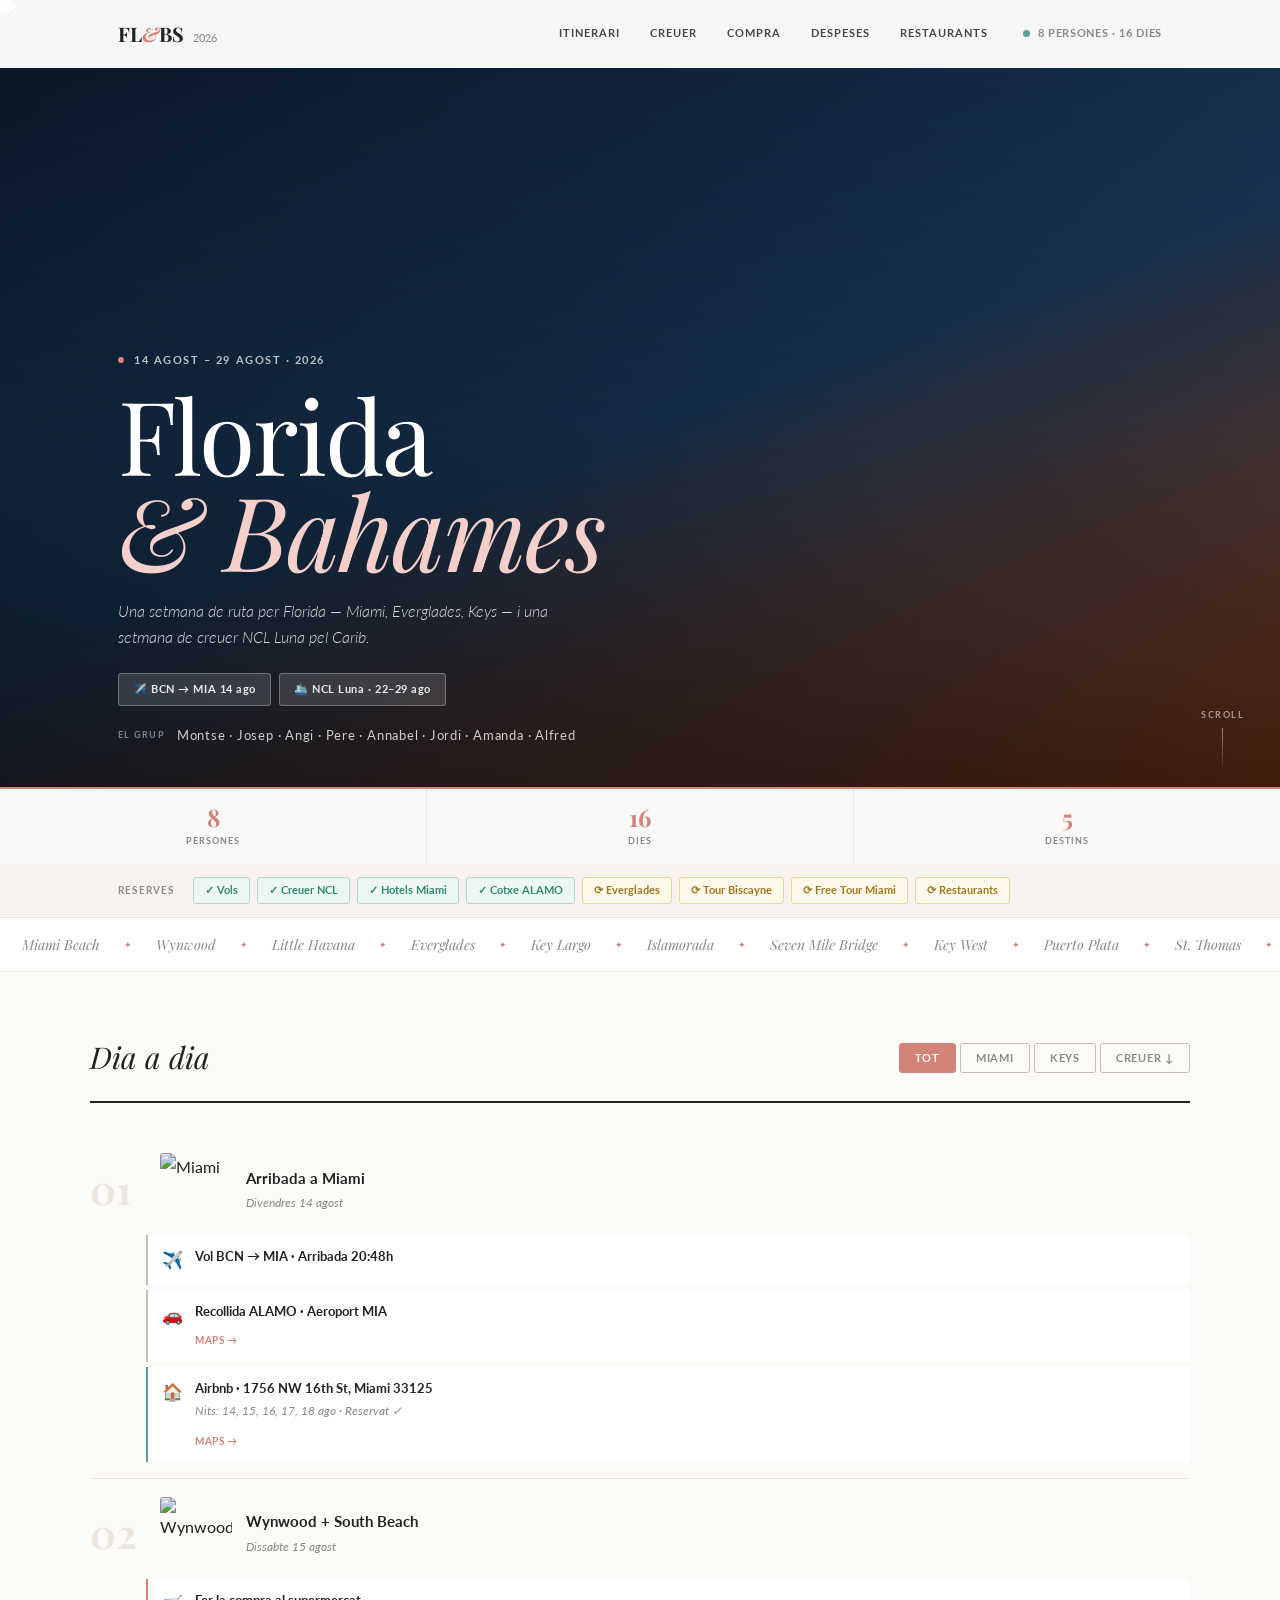
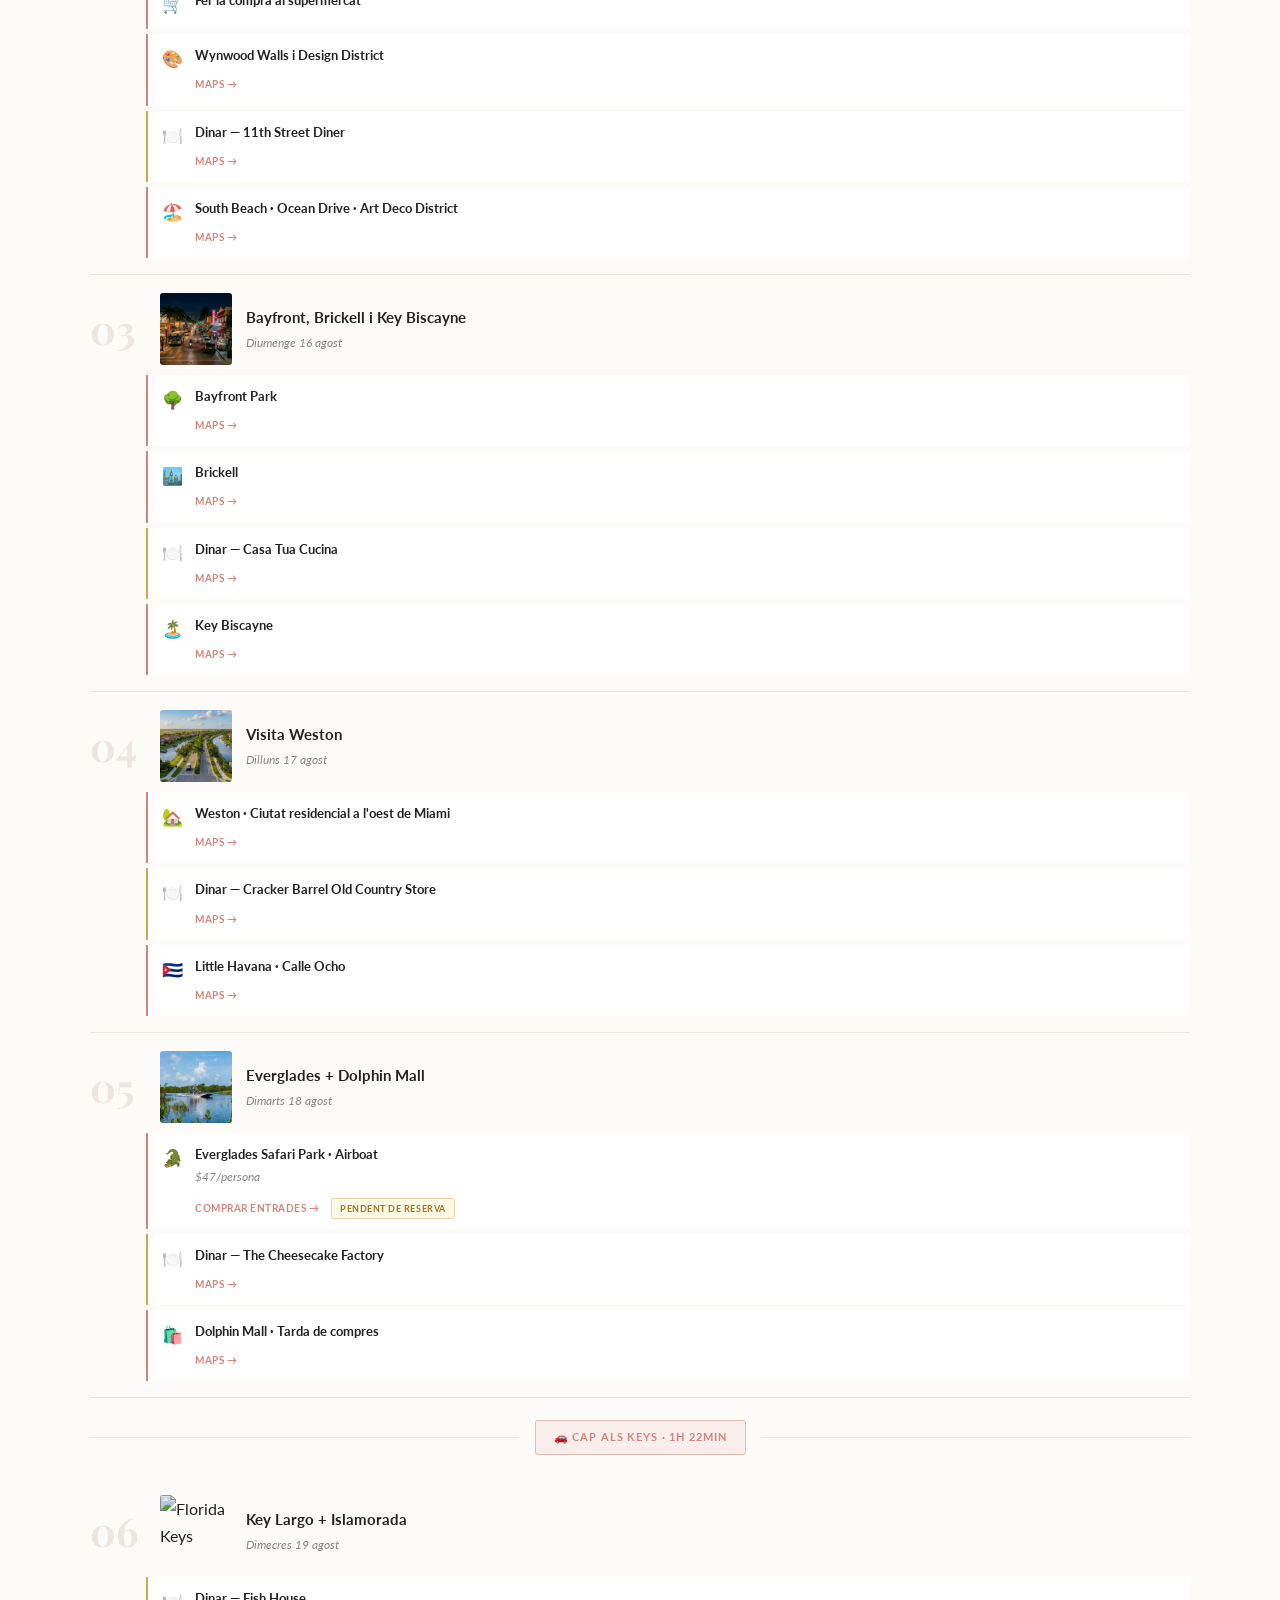
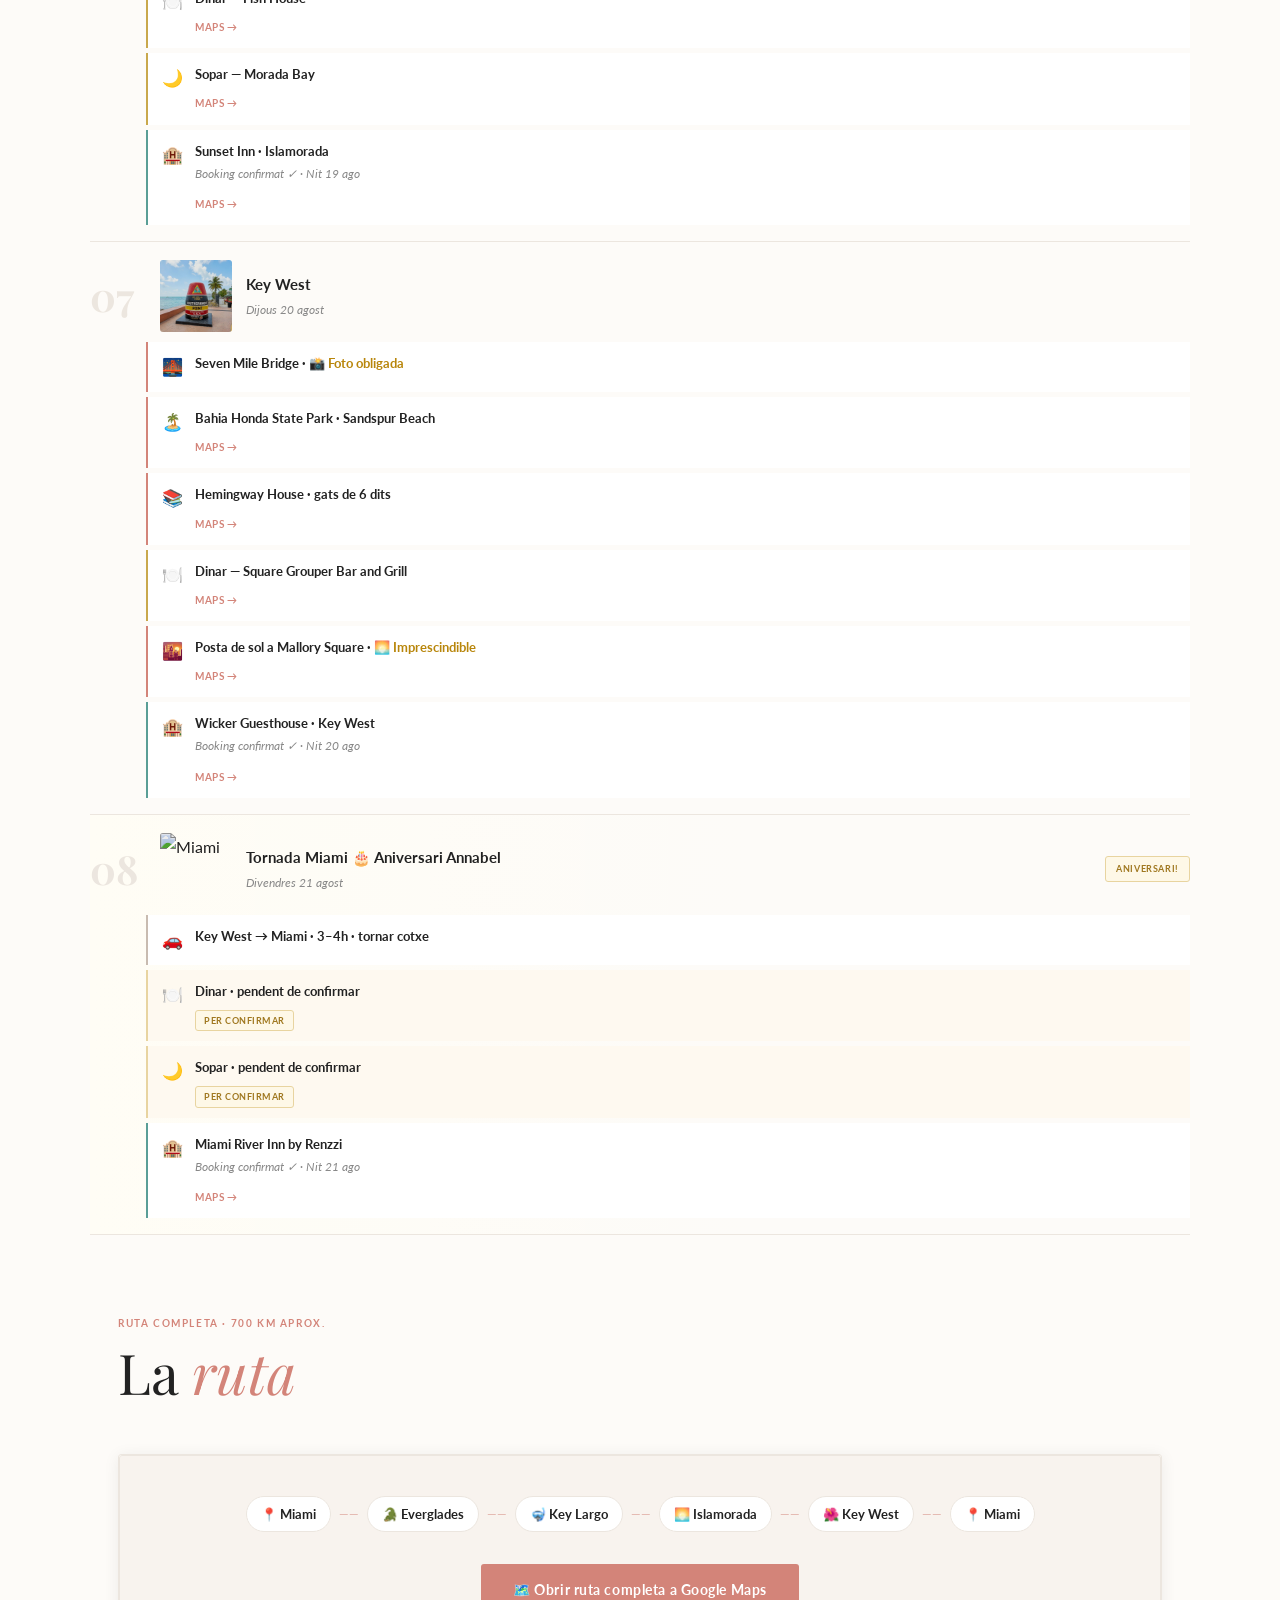
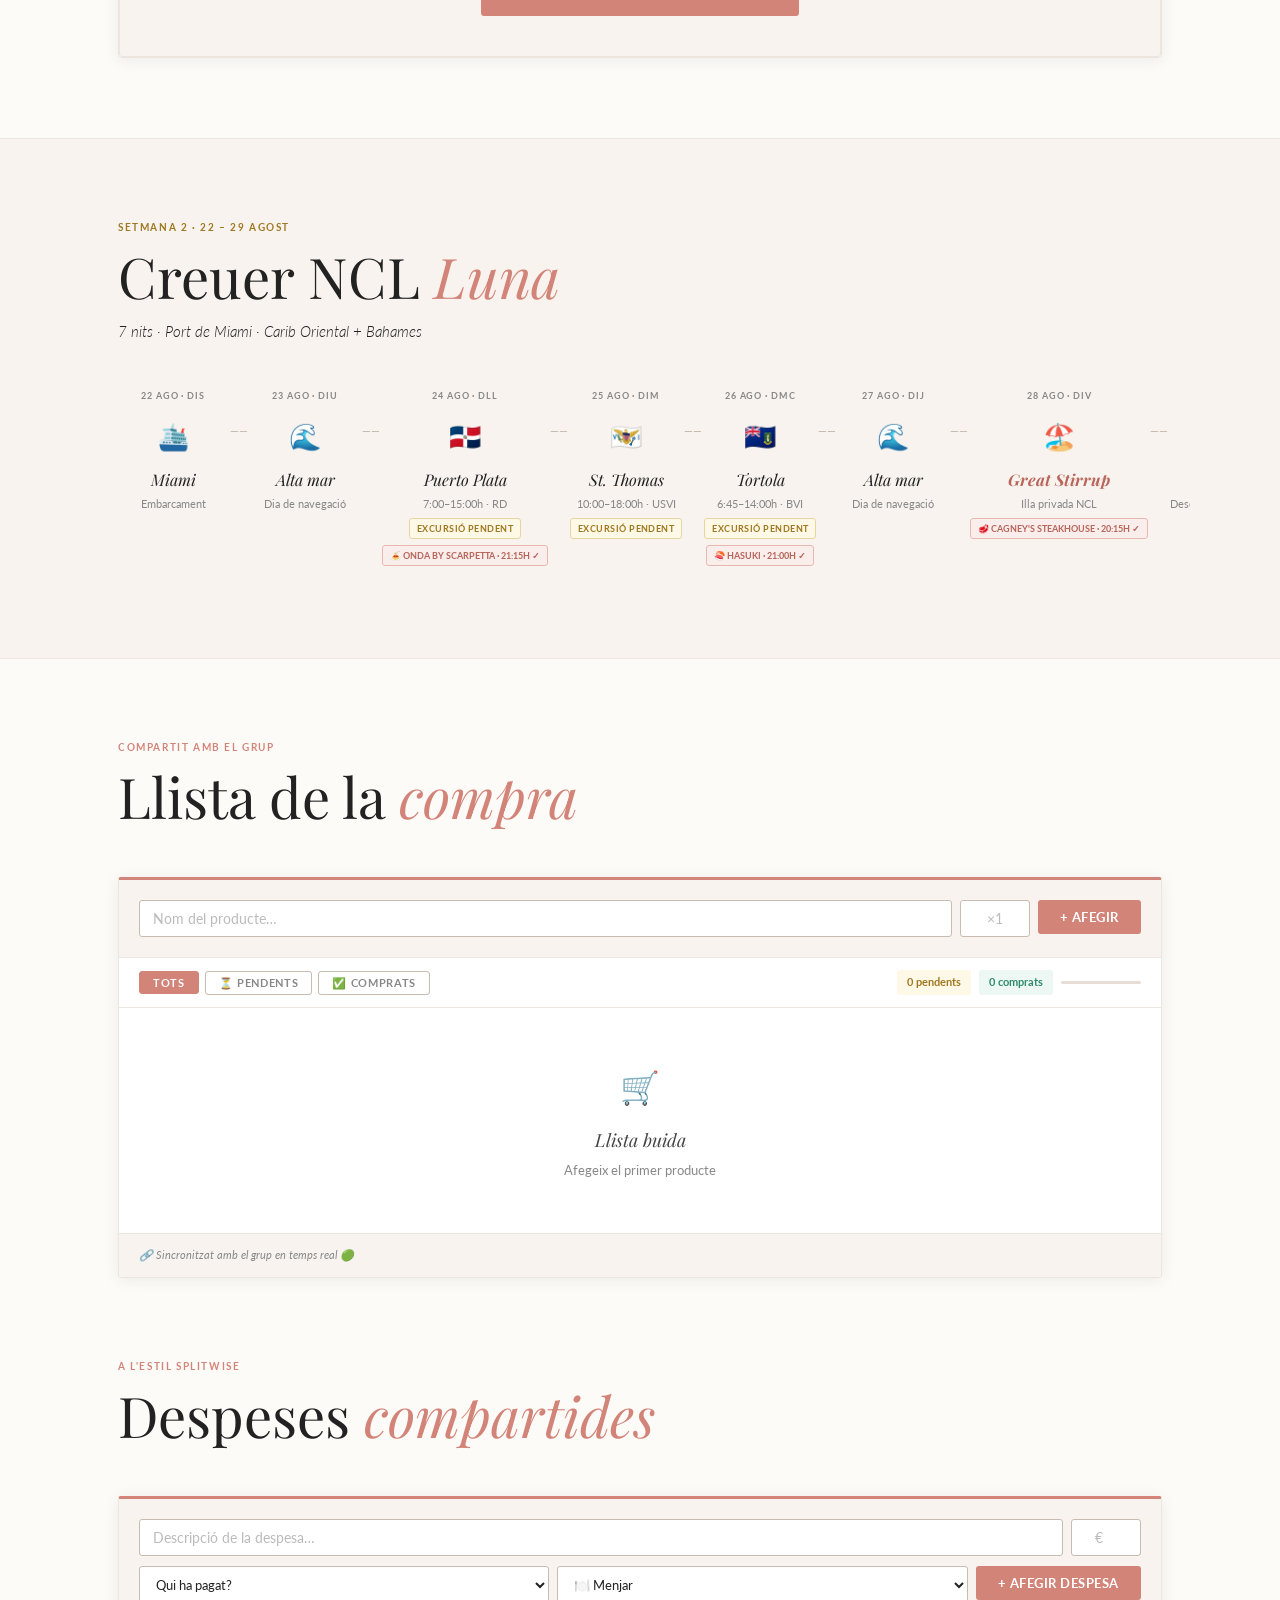
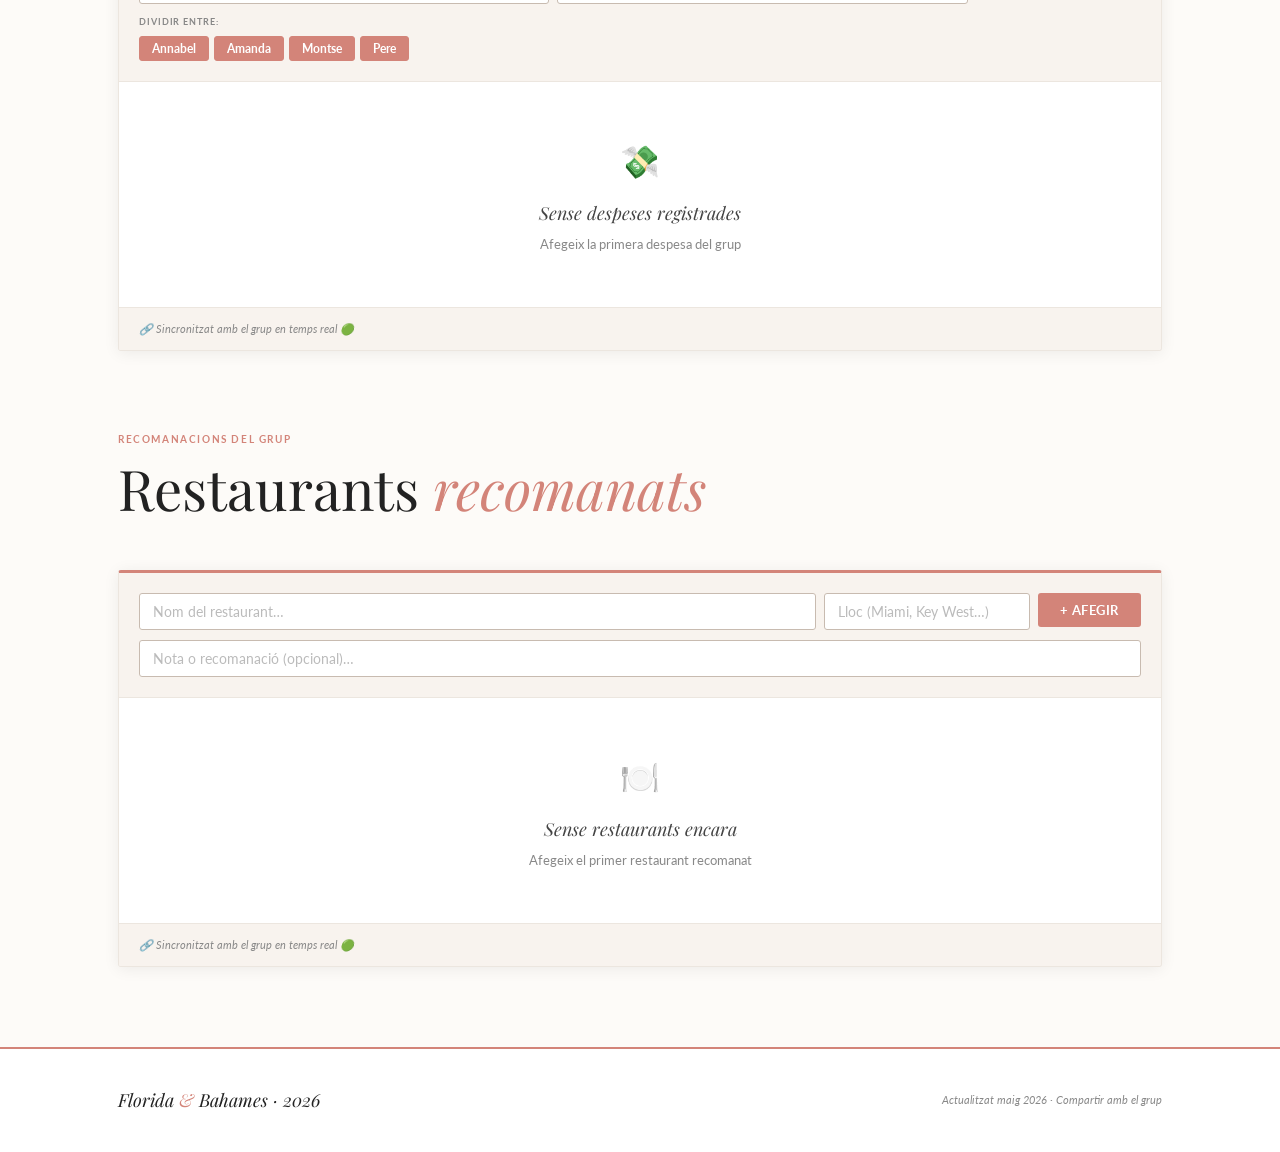
==== commit 5d84a50c: "Add files via upload" ====
--- a/index.html
+++ b/index.html
@@ -190,17 +190,23 @@
       </div>
       <div class="tl-events">
         <div class="tl-event ev-activity">
+          <span class="ev-icon">🛒</span>
+          <div class="ev-body">
+            <div class="ev-title">Fer la compra al supermercat</div>
+          </div>
+        </div>
+        <div class="tl-event ev-activity">
           <span class="ev-icon">🎨</span>
           <div class="ev-body">
-            <div class="ev-title">Wynwood Walls — art urbà</div>
+            <div class="ev-title">Wynwood Walls i Design District</div>
             <a href="https://maps.google.com/?q=Wynwood+Walls+Miami" target="_blank" class="ev-maps">Maps →</a>
           </div>
         </div>
-        <div class="tl-event ev-pending">
+        <div class="tl-event ev-restaurant">
           <span class="ev-icon">🍽️</span>
           <div class="ev-body">
-            <div class="ev-title">Dinar · pendent de confirmar</div>
-            <span class="ev-badge-pend">Per confirmar</span>
+            <div class="ev-title">Dinar — 11th Street Diner</div>
+            <a href="https://maps.google.com/?q=11th+Street+Diner+Miami+Beach" target="_blank" class="ev-maps">Maps →</a>
           </div>
         </div>
         <div class="tl-event ev-activity">
@@ -219,31 +225,37 @@
         <div class="tl-day-num">03</div>
         <img class="tl-day-photo" src="calle8.png" alt="Little Havana" loading="lazy" />
         <div class="tl-day-info">
-          <div class="tl-day-title">Downtown + Little Havana</div>
+          <div class="tl-day-title">Bayfront, Brickell i Key Biscayne</div>
           <div class="tl-day-date">Diumenge 16 agost</div>
         </div>
       </div>
       <div class="tl-events">
         <div class="tl-event ev-activity">
-          <span class="ev-icon">⛵</span>
-          <div class="ev-body">
-            <div class="ev-title">Tour en vaixell · Badia de Biscayne</div>
-            <div class="ev-sub">~1h30 · Cases de famosos · skyline · $30–40/persona</div>
-            <span class="ev-badge-pend">Pendent de reserva</span>
-          </div>
-        </div>
-        <div class="tl-event ev-pending">
+          <span class="ev-icon">🌳</span>
+          <div class="ev-body">
+            <div class="ev-title">Bayfront Park</div>
+            <a href="https://maps.google.com/?q=Bayfront+Park+Miami" target="_blank" class="ev-maps">Maps →</a>
+          </div>
+        </div>
+        <div class="tl-event ev-activity">
+          <span class="ev-icon">🏙️</span>
+          <div class="ev-body">
+            <div class="ev-title">Brickell</div>
+            <a href="https://maps.google.com/?q=Brickell+Miami" target="_blank" class="ev-maps">Maps →</a>
+          </div>
+        </div>
+        <div class="tl-event ev-restaurant">
           <span class="ev-icon">🍽️</span>
           <div class="ev-body">
-            <div class="ev-title">Dinar · pendent de confirmar</div>
-            <span class="ev-badge-pend">Per confirmar</span>
-          </div>
-        </div>
-        <div class="tl-event ev-activity">
-          <span class="ev-icon">🇨🇺</span>
-          <div class="ev-body">
-            <div class="ev-title">Little Havana · Calle Ocho</div>
-            <a href="https://maps.app.goo.gl/aNLw9yjSBrPzbnm9A" target="_blank" class="ev-maps">Maps →</a>
+            <div class="ev-title">Dinar — Casa Tua Cucina</div>
+            <a href="https://maps.google.com/?q=Casa+Tua+Cucina+Miami" target="_blank" class="ev-maps">Maps →</a>
+          </div>
+        </div>
+        <div class="tl-event ev-activity">
+          <span class="ev-icon">🏝️</span>
+          <div class="ev-body">
+            <div class="ev-title">Key Biscayne</div>
+            <a href="https://maps.google.com/?q=Key+Biscayne+Miami" target="_blank" class="ev-maps">Maps →</a>
           </div>
         </div>
       </div>
@@ -253,10 +265,45 @@
     <div class="tl-day" data-zone="miami">
       <div class="tl-day-head">
         <div class="tl-day-num">04</div>
+        <img class="tl-day-photo" src="weston.png" alt="Weston" loading="lazy" />
+        <div class="tl-day-info">
+          <div class="tl-day-title">Visita Weston</div>
+          <div class="tl-day-date">Dilluns 17 agost</div>
+        </div>
+      </div>
+      <div class="tl-events">
+        <div class="tl-event ev-activity">
+          <span class="ev-icon">🏡</span>
+          <div class="ev-body">
+            <div class="ev-title">Weston · Ciutat residencial a l'oest de Miami</div>
+            <a href="https://maps.google.com/?q=Weston+Florida" target="_blank" class="ev-maps">Maps →</a>
+          </div>
+        </div>
+        <div class="tl-event ev-restaurant">
+          <span class="ev-icon">🍽️</span>
+          <div class="ev-body">
+            <div class="ev-title">Dinar — Cracker Barrel Old Country Store</div>
+            <a href="https://maps.google.com/?q=Cracker+Barrel+Old+Country+Store+Weston+Florida" target="_blank" class="ev-maps">Maps →</a>
+          </div>
+        </div>
+        <div class="tl-event ev-activity">
+          <span class="ev-icon">🇨🇺</span>
+          <div class="ev-body">
+            <div class="ev-title">Little Havana · Calle Ocho</div>
+            <a href="https://maps.app.goo.gl/aNLw9yjSBrPzbnm9A" target="_blank" class="ev-maps">Maps →</a>
+          </div>
+        </div>
+      </div>
+    </div>
+
+    <!-- DIA 5 -->
+    <div class="tl-day" data-zone="miami">
+      <div class="tl-day-head">
+        <div class="tl-day-num">05</div>
         <img class="tl-day-photo" src="everglades.jpg" alt="Everglades airboat" loading="lazy" />
         <div class="tl-day-info">
           <div class="tl-day-title">Everglades + Dolphin Mall</div>
-          <div class="tl-day-date">Dilluns 17 agost</div>
+          <div class="tl-day-date">Dimarts 18 agost</div>
         </div>
       </div>
       <div class="tl-events">
@@ -269,11 +316,11 @@
             <span class="ev-badge-pend">Pendent de reserva</span>
           </div>
         </div>
-        <div class="tl-event ev-pending">
+        <div class="tl-event ev-restaurant">
           <span class="ev-icon">🍽️</span>
           <div class="ev-body">
-            <div class="ev-title">Dinar · pendent de confirmar</div>
-            <span class="ev-badge-pend">Per confirmar</span>
+            <div class="ev-title">Dinar — The Cheesecake Factory</div>
+            <a href="https://maps.google.com/?q=Cheesecake+Factory+Miami" target="_blank" class="ev-maps">Maps →</a>
           </div>
         </div>
         <div class="tl-event ev-activity">
@@ -281,34 +328,6 @@
           <div class="ev-body">
             <div class="ev-title">Dolphin Mall · Tarda de compres</div>
             <a href="https://maps.google.com/?q=Dolphin+Mall+Miami" target="_blank" class="ev-maps">Maps →</a>
-          </div>
-        </div>
-      </div>
-    </div>
-
-    <!-- DIA 5 -->
-    <div class="tl-day" data-zone="miami">
-      <div class="tl-day-head">
-        <div class="tl-day-num">05</div>
-        <img class="tl-day-photo" src="weston.png" alt="Weston" loading="lazy" />
-        <div class="tl-day-info">
-          <div class="tl-day-title">Visita Weston</div>
-          <div class="tl-day-date">Dimarts 18 agost</div>
-        </div>
-      </div>
-      <div class="tl-events">
-        <div class="tl-event ev-activity">
-          <span class="ev-icon">🏡</span>
-          <div class="ev-body">
-            <div class="ev-title">Weston · Ciutat residencial a l'oest de Miami</div>
-            <a href="https://maps.google.com/?q=Weston+Florida" target="_blank" class="ev-maps">Maps →</a>
-          </div>
-        </div>
-        <div class="tl-event ev-pending">
-          <span class="ev-icon">🍽️</span>
-          <div class="ev-body">
-            <div class="ev-title">Dinar · pendent de confirmar</div>
-            <span class="ev-badge-pend">Per confirmar</span>
           </div>
         </div>
       </div>
@@ -332,11 +351,18 @@
         </div>
       </div>
       <div class="tl-events">
-        <div class="tl-event ev-pending">
+        <div class="tl-event ev-restaurant">
           <span class="ev-icon">🍽️</span>
           <div class="ev-body">
-            <div class="ev-title">Dinar · pendent de confirmar</div>
-            <span class="ev-badge-pend">Per confirmar</span>
+            <div class="ev-title">Dinar — Fish House</div>
+            <a href="https://maps.google.com/?q=Fish+House+Key+Largo+Florida" target="_blank" class="ev-maps">Maps →</a>
+          </div>
+        </div>
+        <div class="tl-event ev-restaurant">
+          <span class="ev-icon">🌙</span>
+          <div class="ev-body">
+            <div class="ev-title">Sopar — Morada Bay</div>
+            <a href="https://maps.google.com/?q=Morada+Bay+Islamorada+Florida" target="_blank" class="ev-maps">Maps →</a>
           </div>
         </div>
         <div class="tl-event ev-hotel">
@@ -381,11 +407,11 @@
             <a href="https://maps.google.com/?q=Hemingway+Home+Key+West" target="_blank" class="ev-maps">Maps →</a>
           </div>
         </div>
-        <div class="tl-event ev-pending">
+        <div class="tl-event ev-restaurant">
           <span class="ev-icon">🍽️</span>
           <div class="ev-body">
-            <div class="ev-title">Dinar · pendent de confirmar</div>
-            <span class="ev-badge-pend">Per confirmar</span>
+            <div class="ev-title">Dinar — Square Grouper Bar and Grill</div>
+            <a href="https://maps.google.com/?q=Square+Grouper+Bar+and+Grill+Key+West" target="_blank" class="ev-maps">Maps →</a>
           </div>
         </div>
         <div class="tl-event ev-activity">
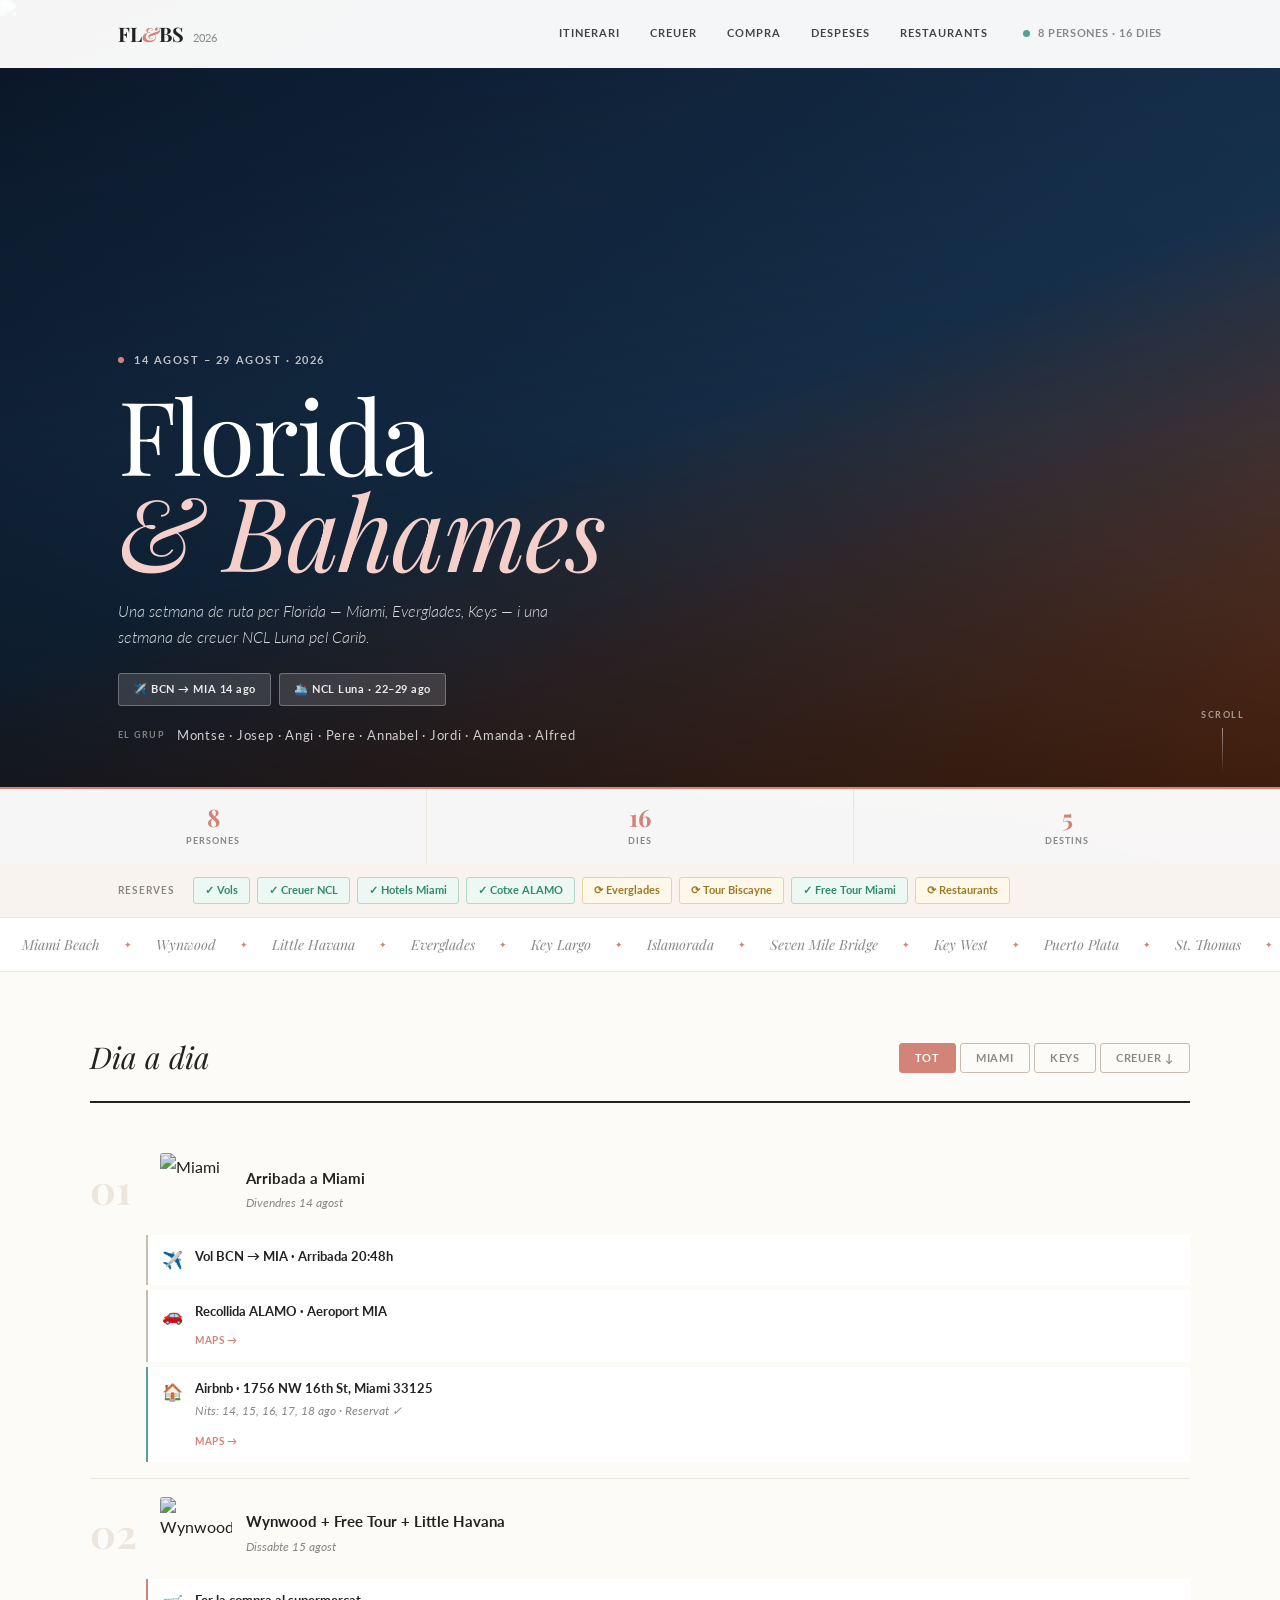
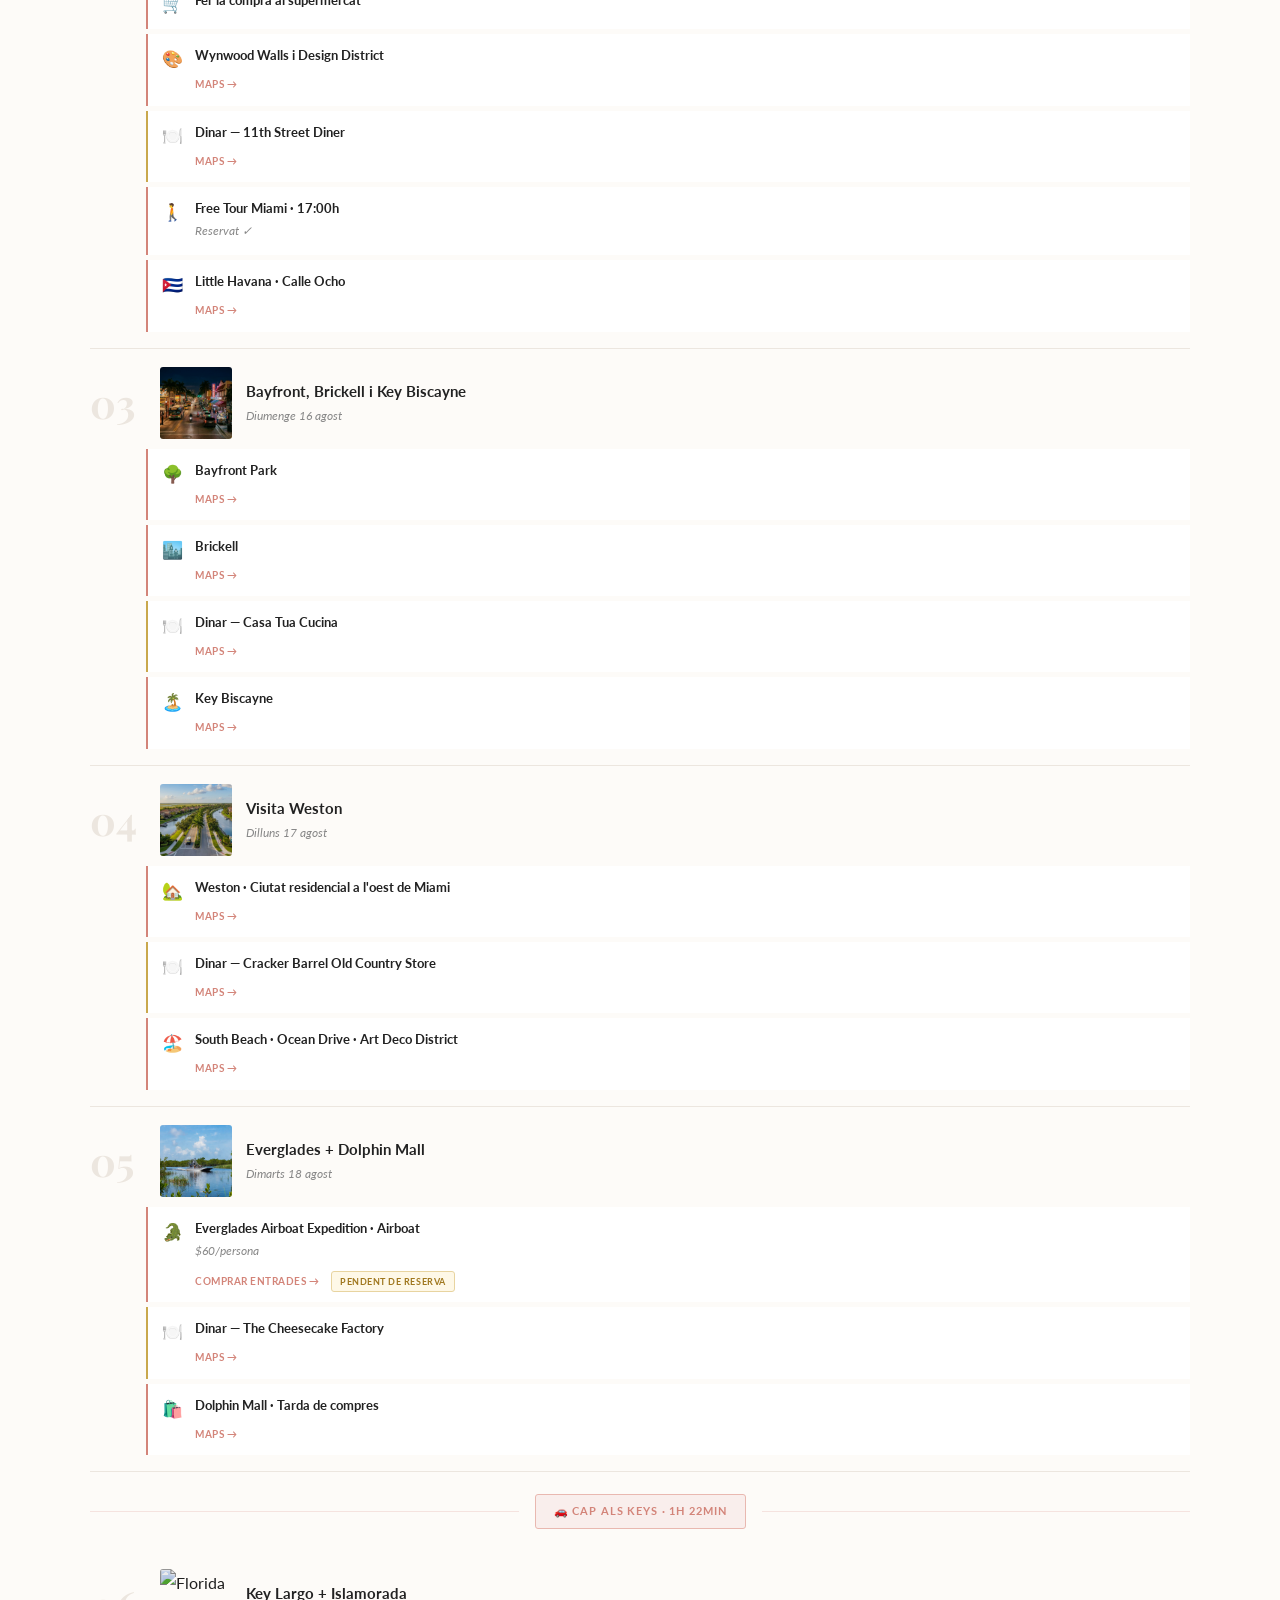
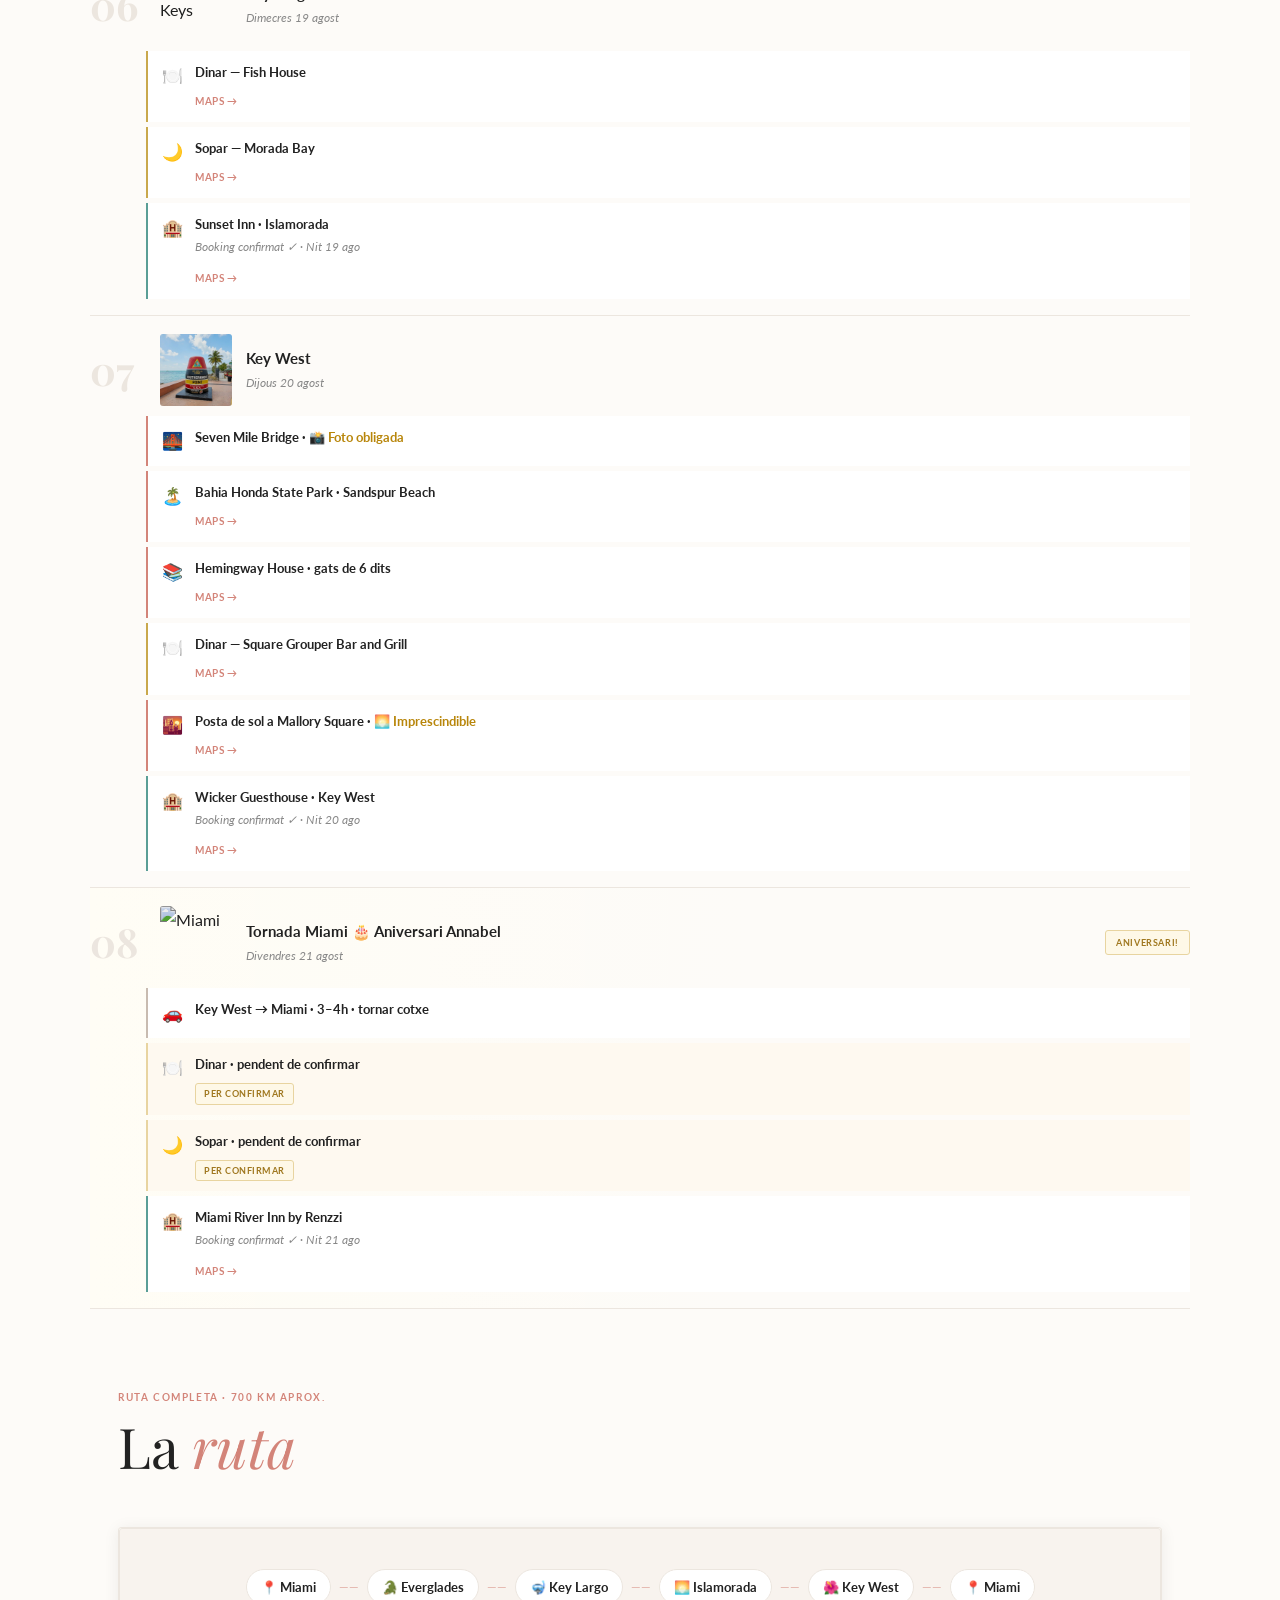
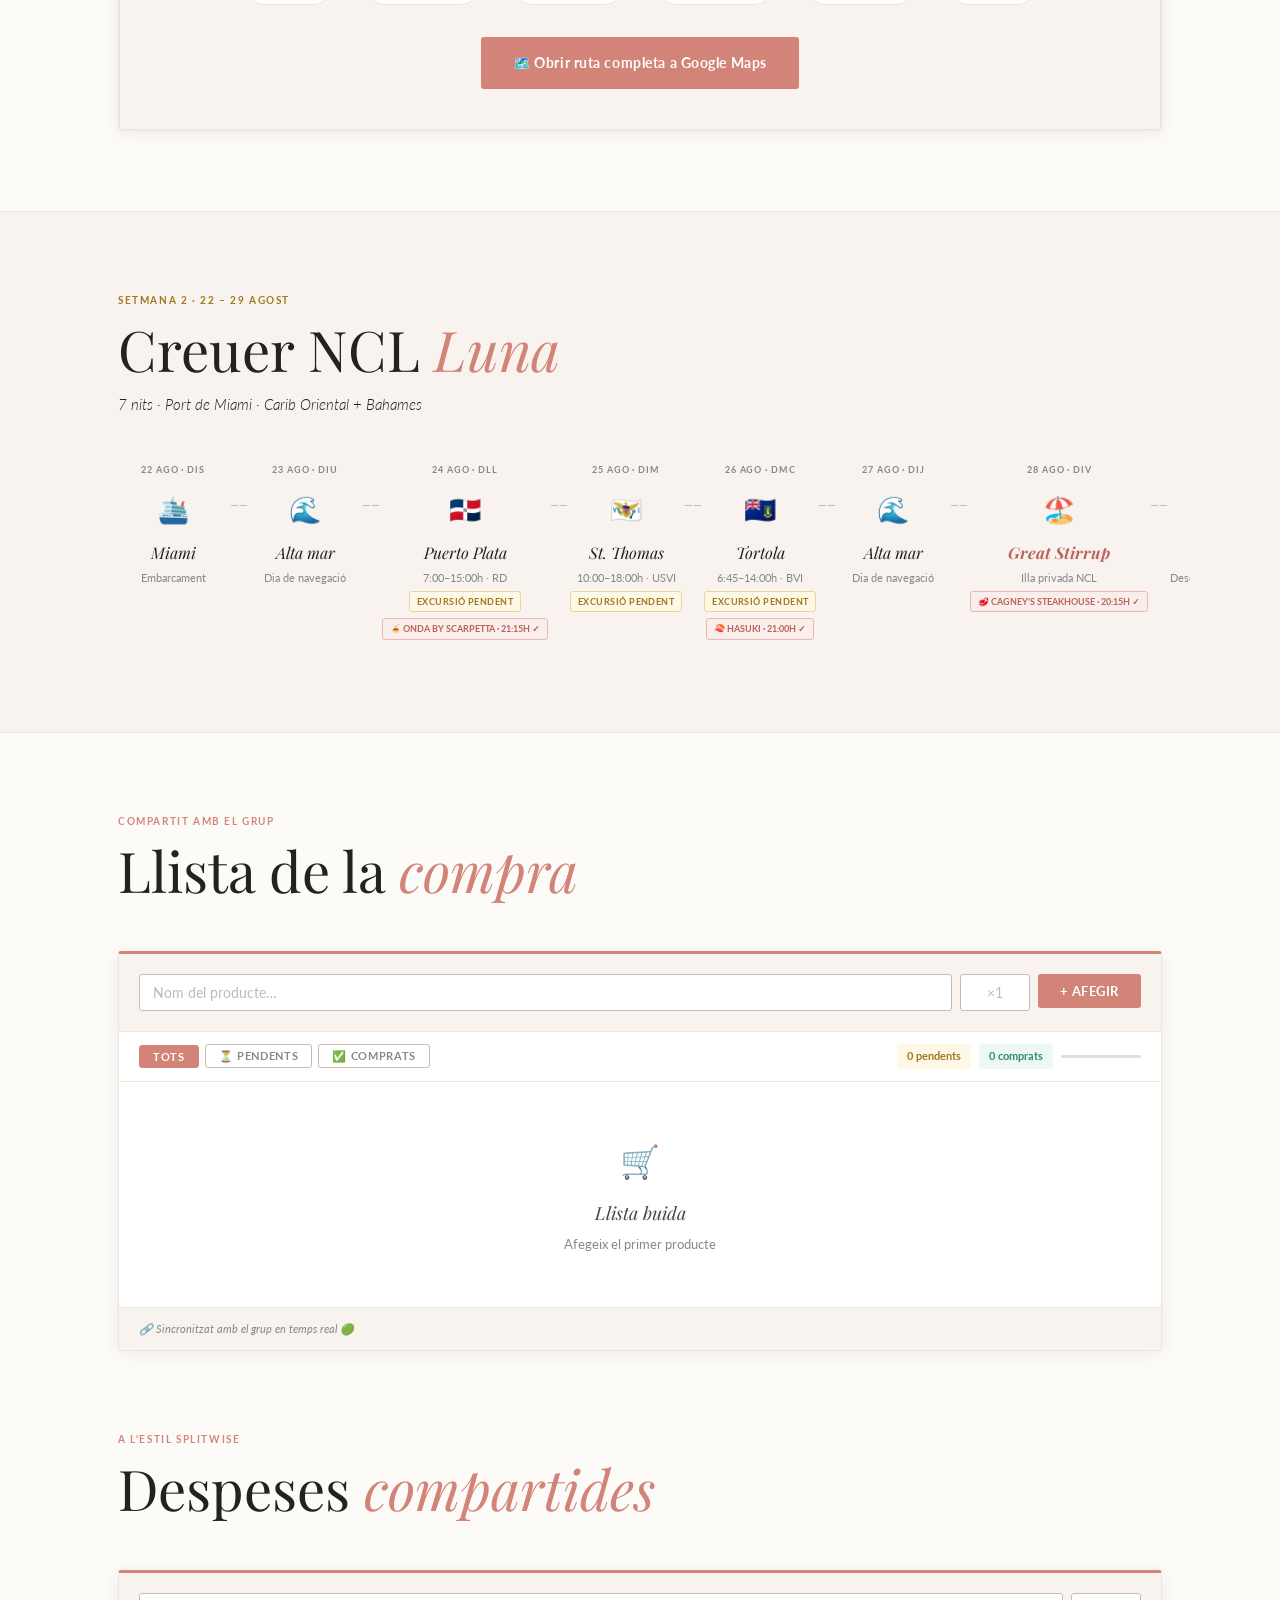
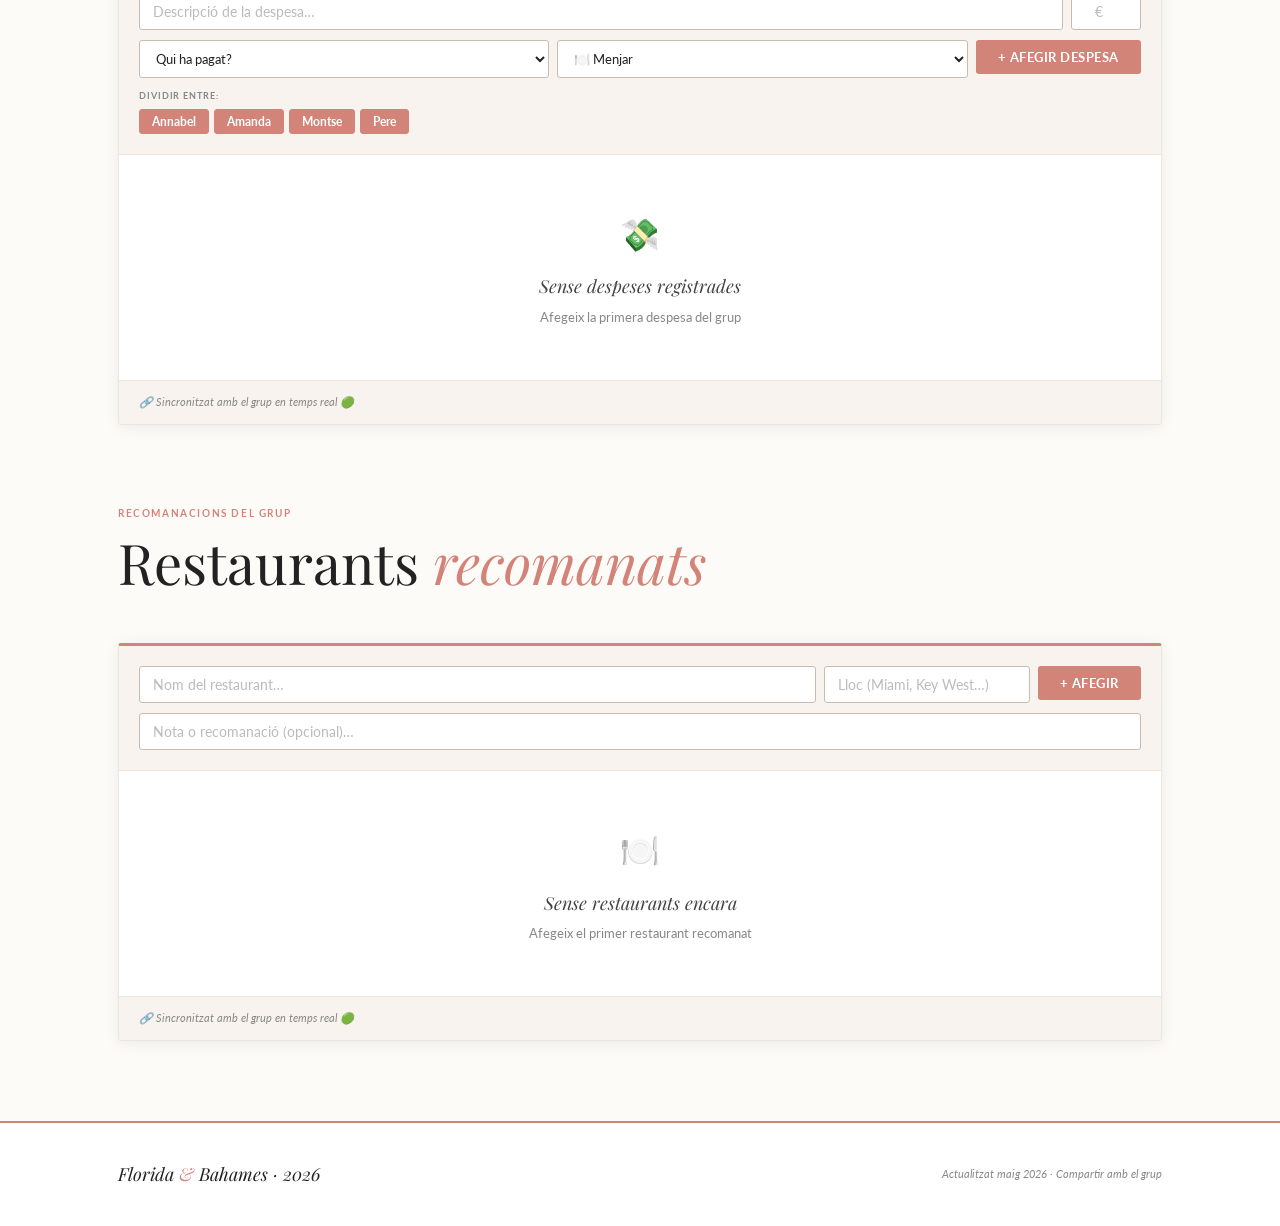
==== commit c8399de2: "Add files via upload" ====
--- a/index.html
+++ b/index.html
@@ -93,7 +93,7 @@
       <span class="sitem ok">✓ Cotxe ALAMO</span>
       <span class="sitem pend">⟳ Everglades</span>
       <span class="sitem pend">⟳ Tour Biscayne</span>
-      <span class="sitem pend">⟳ Free Tour Miami</span>
+      <span class="sitem ok">✓ Free Tour Miami</span>
       <span class="sitem pend">⟳ Restaurants</span>
     </div>
   </div>
@@ -184,7 +184,7 @@
         <div class="tl-day-num">02</div>
         <img class="tl-day-photo" src="https://images.unsplash.com/photo-1533106497176-45ae19e68ba2?w=160&q=75" alt="Wynwood" loading="lazy" />
         <div class="tl-day-info">
-          <div class="tl-day-title">Wynwood + South Beach</div>
+          <div class="tl-day-title">Wynwood + Free Tour + Little Havana</div>
           <div class="tl-day-date">Dissabte 15 agost</div>
         </div>
       </div>
@@ -210,10 +210,17 @@
           </div>
         </div>
         <div class="tl-event ev-activity">
-          <span class="ev-icon">🏖️</span>
-          <div class="ev-body">
-            <div class="ev-title">South Beach · Ocean Drive · Art Deco District</div>
-            <a href="https://maps.google.com/?q=South+Beach+Miami" target="_blank" class="ev-maps">Maps →</a>
+          <span class="ev-icon">🚶</span>
+          <div class="ev-body">
+            <div class="ev-title">Free Tour Miami · 17:00h</div>
+            <div class="ev-sub">Reservat ✓</div>
+          </div>
+        </div>
+        <div class="tl-event ev-activity">
+          <span class="ev-icon">🇨🇺</span>
+          <div class="ev-body">
+            <div class="ev-title">Little Havana · Calle Ocho</div>
+            <a href="https://maps.app.goo.gl/aNLw9yjSBrPzbnm9A" target="_blank" class="ev-maps">Maps →</a>
           </div>
         </div>
       </div>
@@ -287,10 +294,10 @@
           </div>
         </div>
         <div class="tl-event ev-activity">
-          <span class="ev-icon">🇨🇺</span>
-          <div class="ev-body">
-            <div class="ev-title">Little Havana · Calle Ocho</div>
-            <a href="https://maps.app.goo.gl/aNLw9yjSBrPzbnm9A" target="_blank" class="ev-maps">Maps →</a>
+          <span class="ev-icon">🏖️</span>
+          <div class="ev-body">
+            <div class="ev-title">South Beach · Ocean Drive · Art Deco District</div>
+            <a href="https://maps.google.com/?q=South+Beach+Miami" target="_blank" class="ev-maps">Maps →</a>
           </div>
         </div>
       </div>
@@ -310,9 +317,9 @@
         <div class="tl-event ev-activity">
           <span class="ev-icon">🐊</span>
           <div class="ev-body">
-            <div class="ev-title">Everglades Safari Park · Airboat</div>
-            <div class="ev-sub">$47/persona</div>
-            <a href="https://www.evergladessafaripark.com/buy-everglades-airboat-ride-tours" target="_blank" class="ev-maps">Comprar entrades →</a>
+            <div class="ev-title">Everglades Airboat Expedition · Airboat</div>
+            <div class="ev-sub">$60/persona</div>
+            <a href="https://www.evergladesairboatexpedition.com/" target="_blank" class="ev-maps">Comprar entrades →</a>
             <span class="ev-badge-pend">Pendent de reserva</span>
           </div>
         </div>
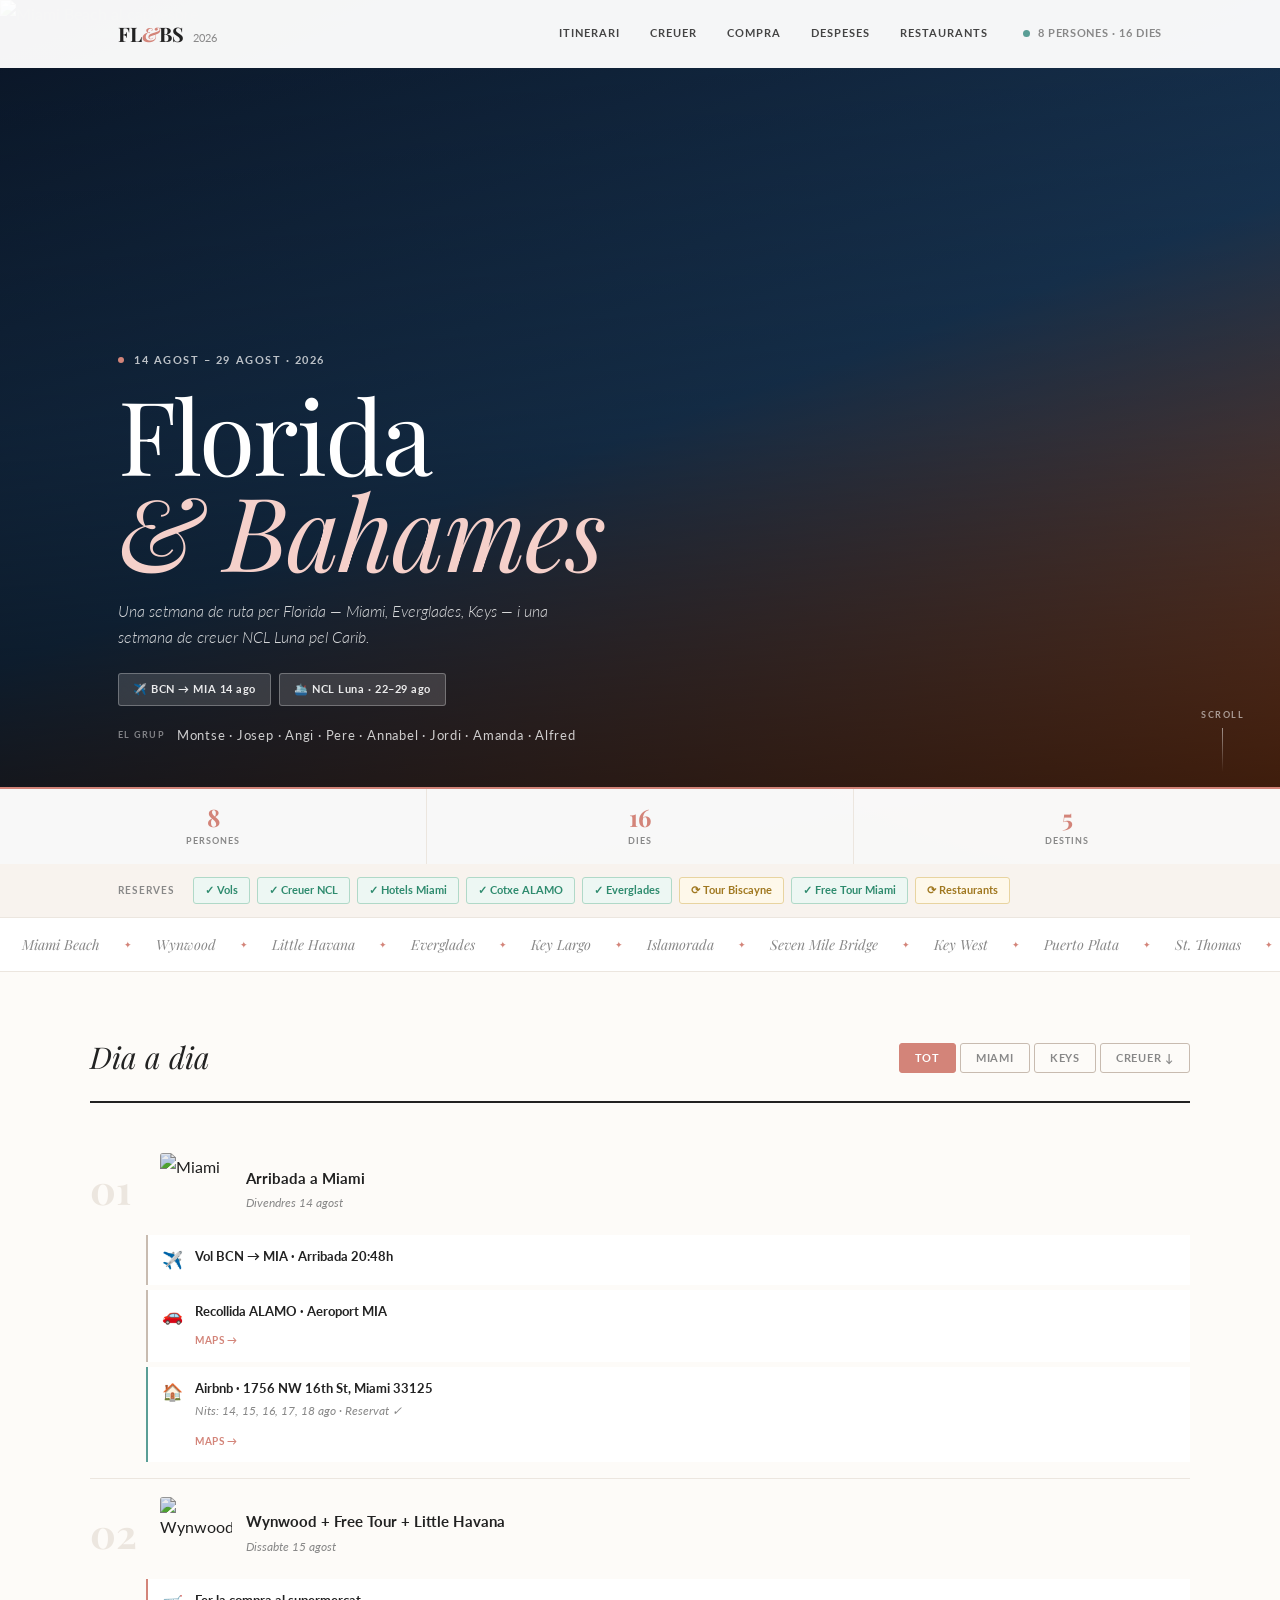
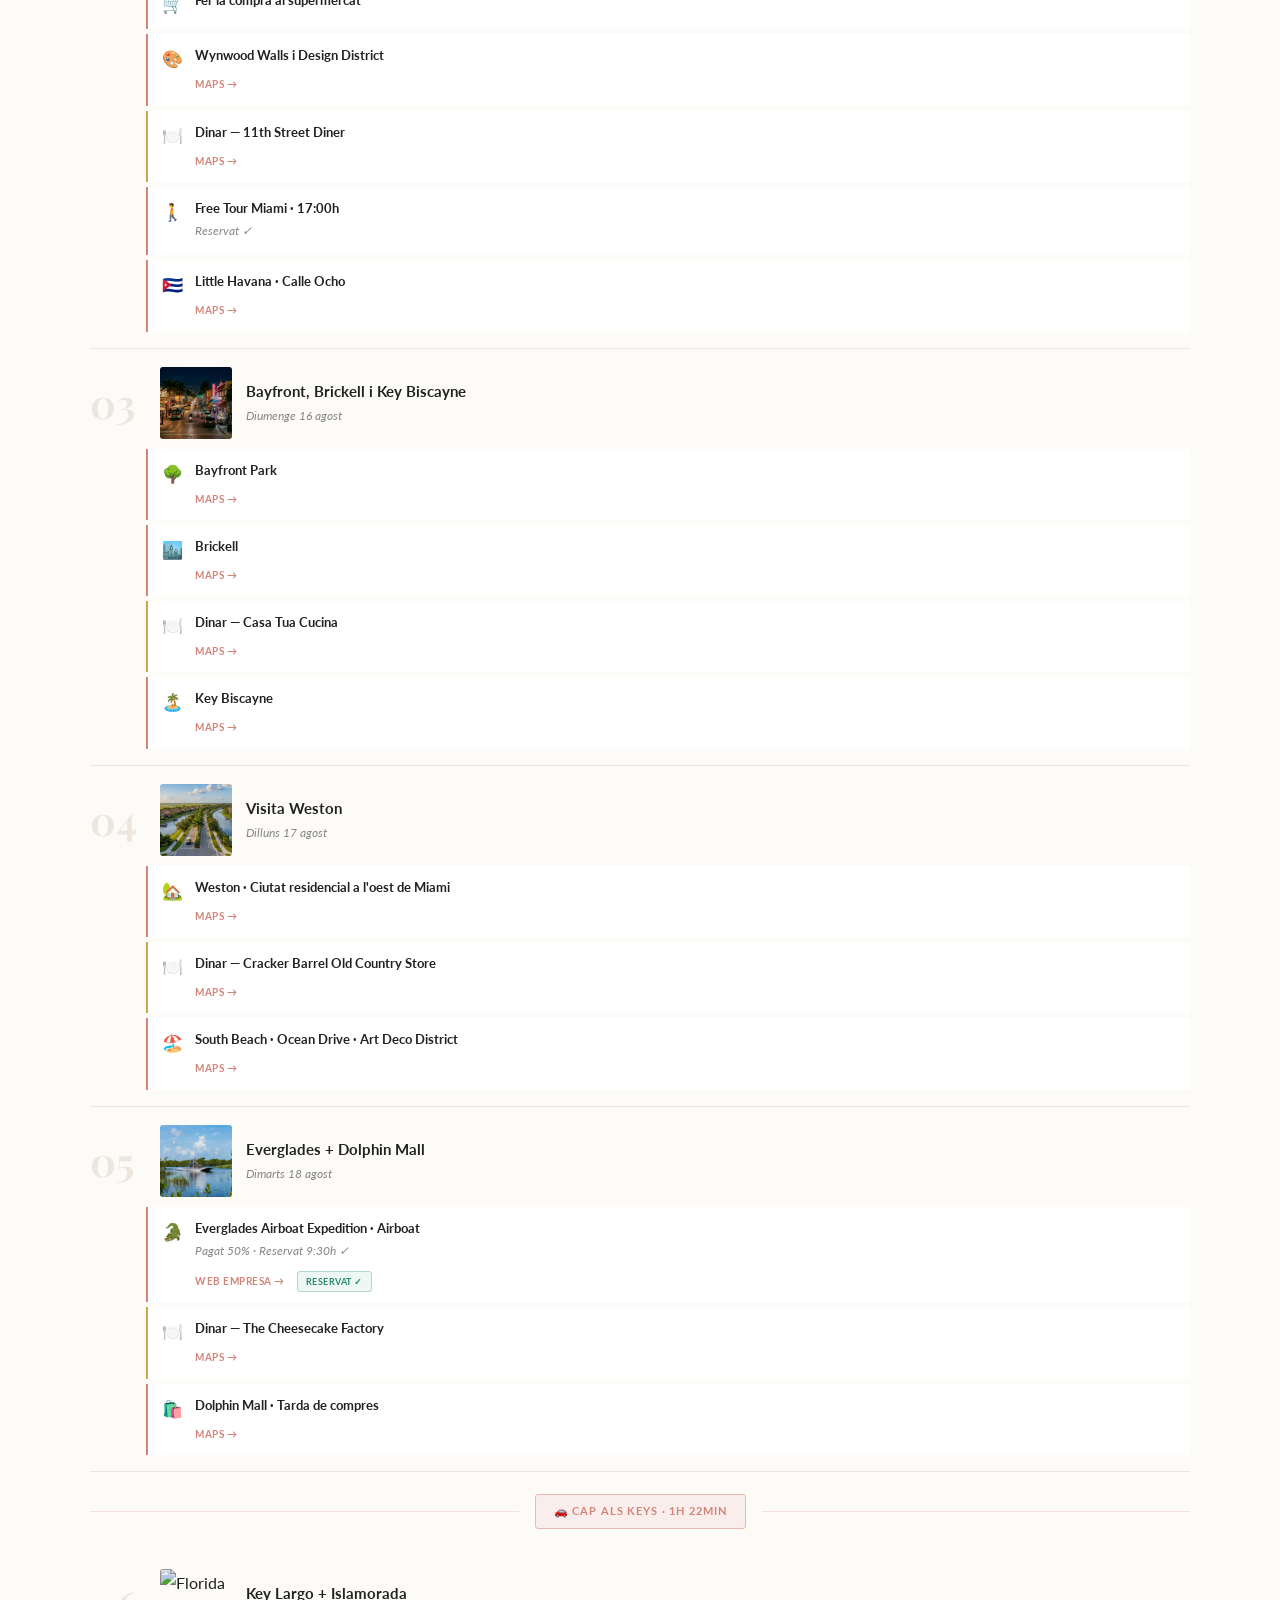
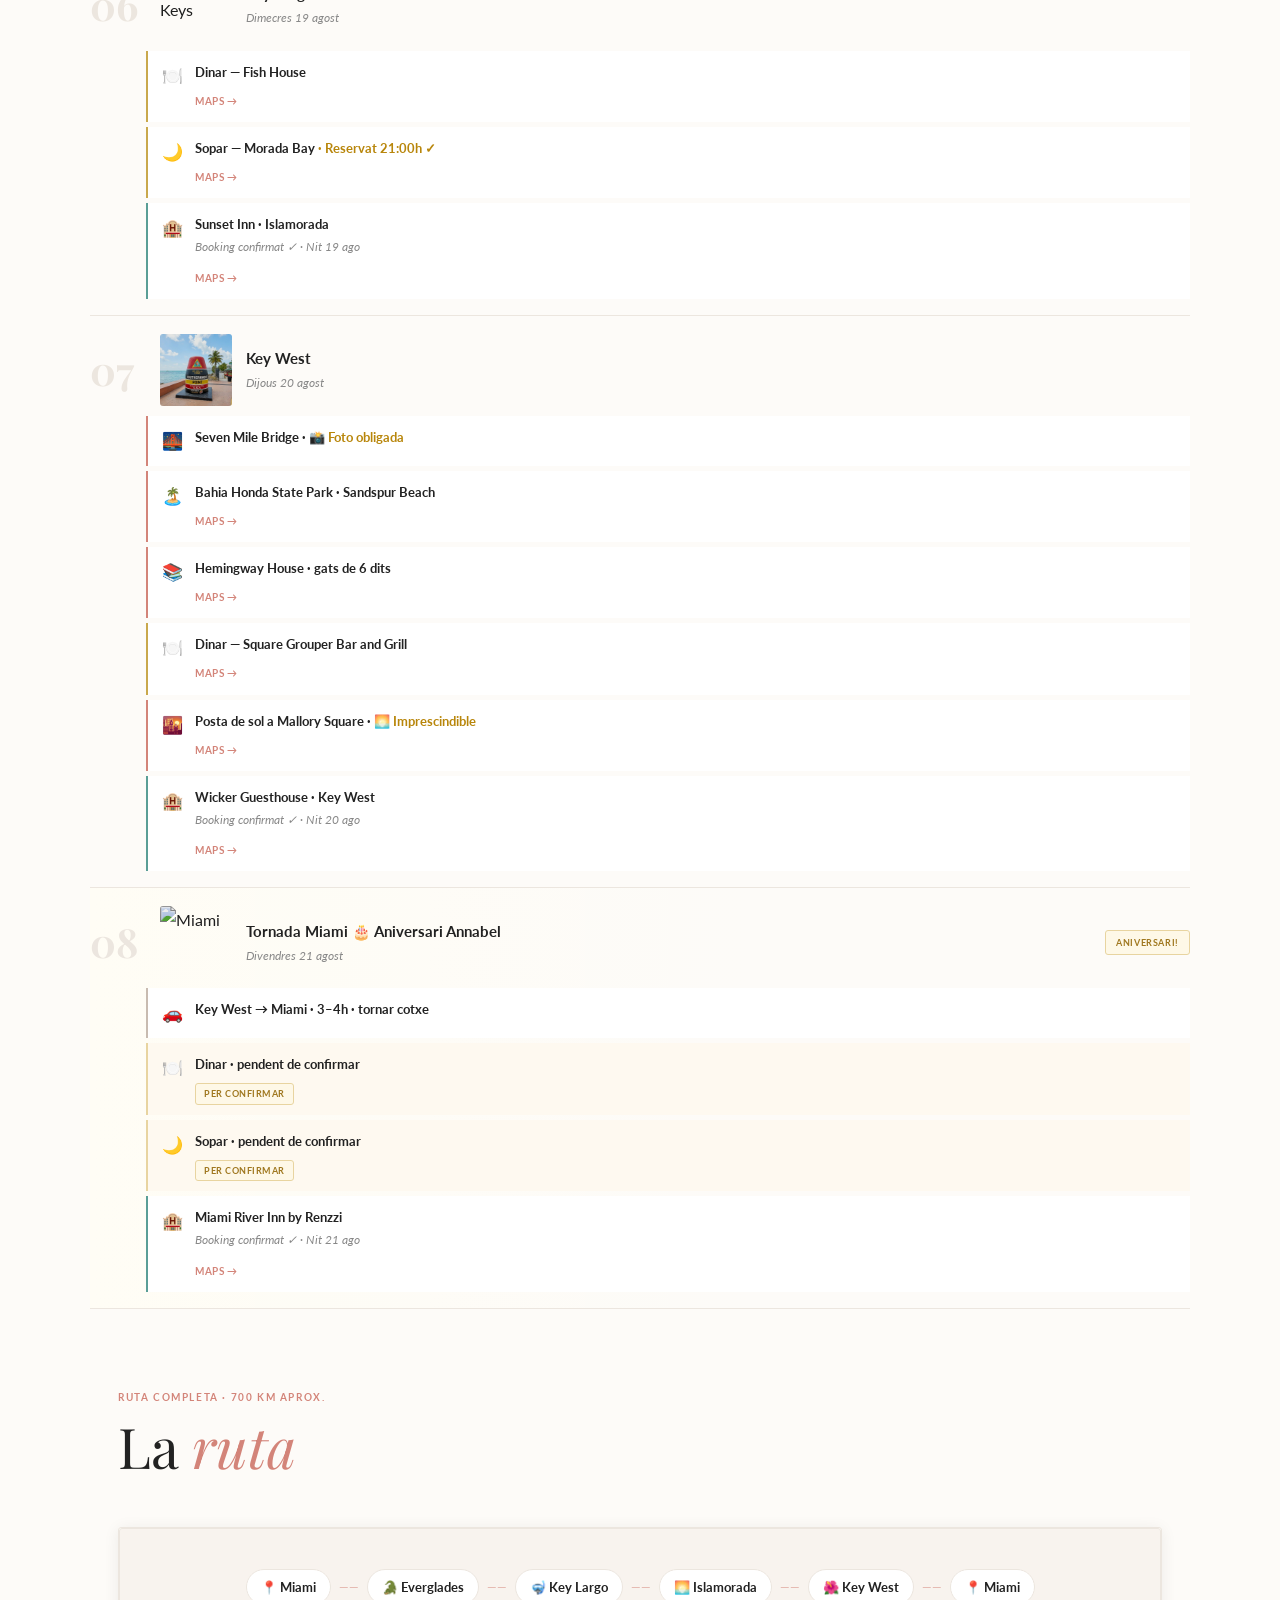
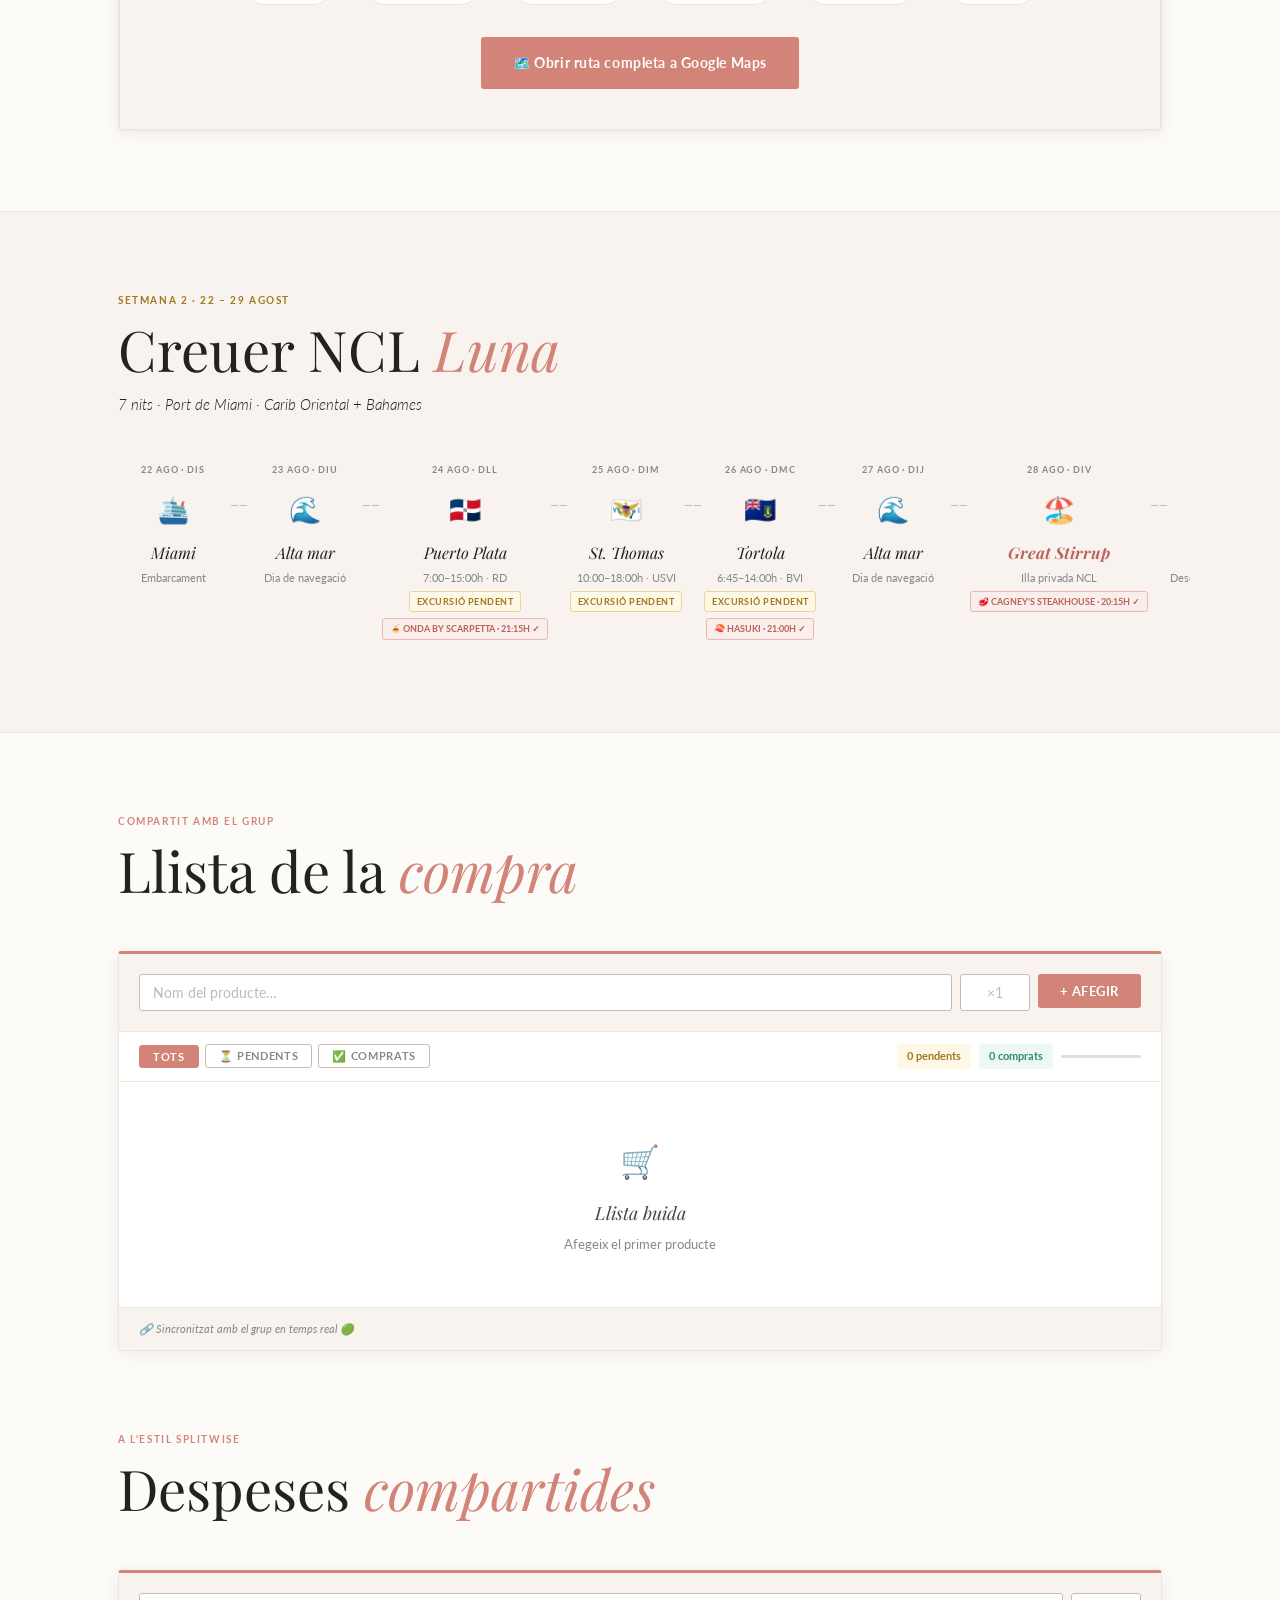
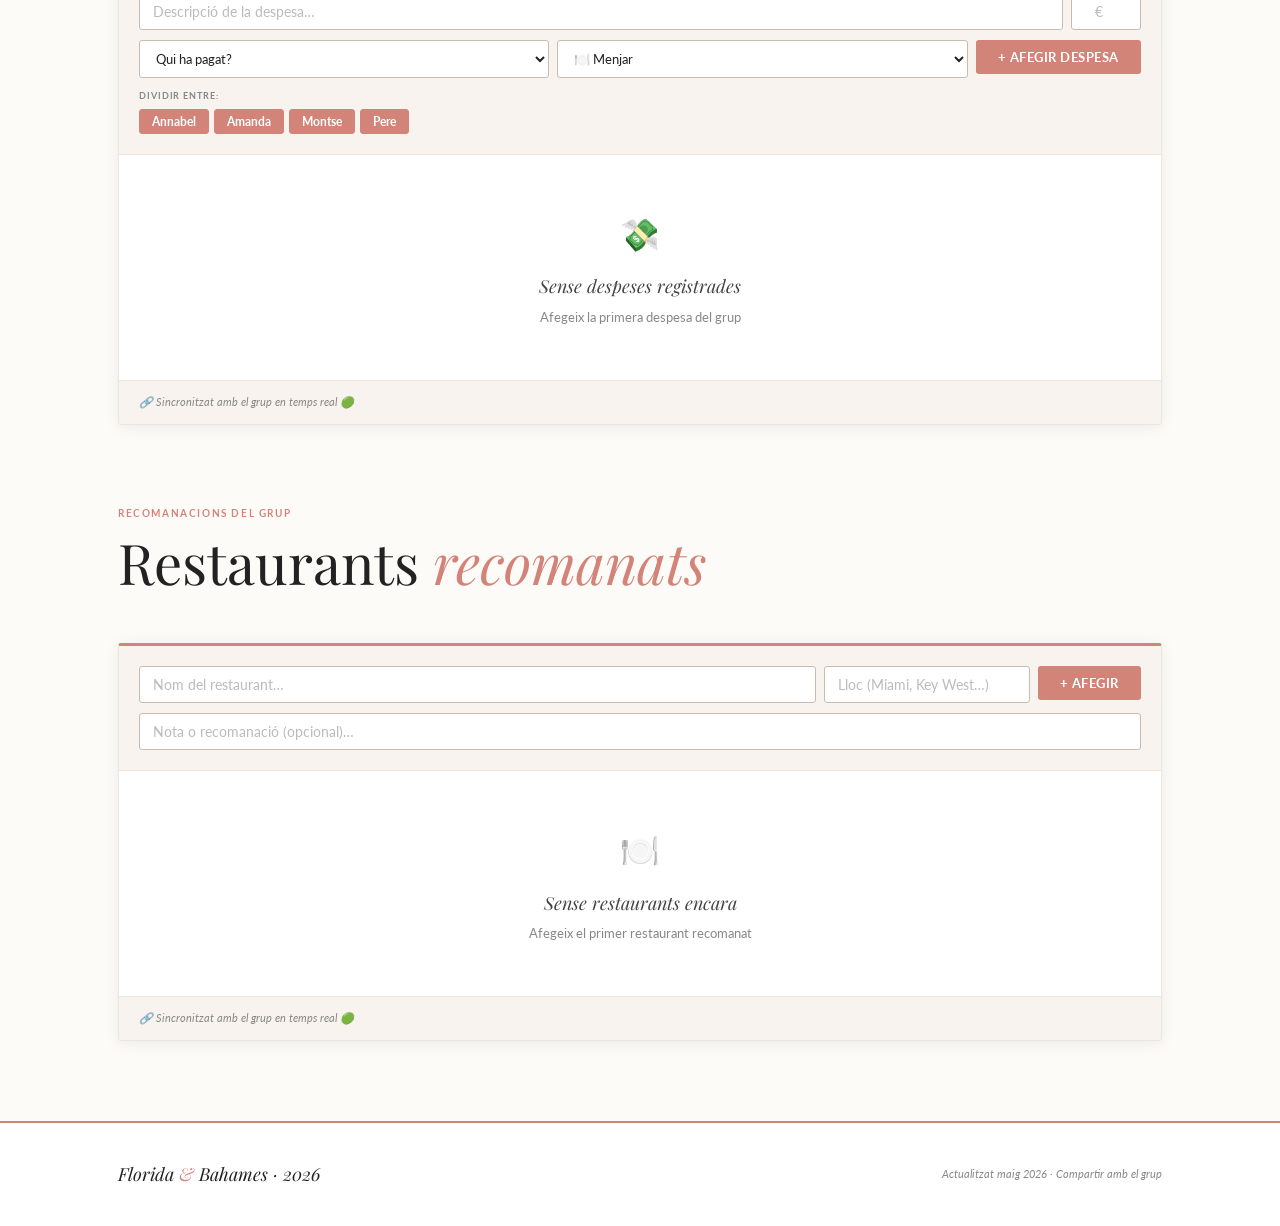
==== commit 31c812cf: "Add files via upload" ====
--- a/index.html
+++ b/index.html
@@ -91,7 +91,7 @@
       <span class="sitem ok">✓ Creuer NCL</span>
       <span class="sitem ok">✓ Hotels Miami</span>
       <span class="sitem ok">✓ Cotxe ALAMO</span>
-      <span class="sitem pend">⟳ Everglades</span>
+      <span class="sitem ok">✓ Everglades</span>
       <span class="sitem pend">⟳ Tour Biscayne</span>
       <span class="sitem ok">✓ Free Tour Miami</span>
       <span class="sitem pend">⟳ Restaurants</span>
@@ -318,9 +318,9 @@
           <span class="ev-icon">🐊</span>
           <div class="ev-body">
             <div class="ev-title">Everglades Airboat Expedition · Airboat</div>
-            <div class="ev-sub">$60/persona</div>
-            <a href="https://www.evergladesairboatexpedition.com/" target="_blank" class="ev-maps">Comprar entrades →</a>
-            <span class="ev-badge-pend">Pendent de reserva</span>
+            <div class="ev-sub">Pagat 50% · Reservat 9:30h ✓</div>
+            <a href="https://www.evergladesairboatexpedition.com/" target="_blank" class="ev-maps">Web empresa →</a>
+            <span class="ev-badge-ok">Reservat ✓</span>
           </div>
         </div>
         <div class="tl-event ev-restaurant">
@@ -368,7 +368,7 @@
         <div class="tl-event ev-restaurant">
           <span class="ev-icon">🌙</span>
           <div class="ev-body">
-            <div class="ev-title">Sopar — Morada Bay</div>
+            <div class="ev-title">Sopar — Morada Bay <span class="ev-star">· Reservat 21:00h ✓</span></div>
             <a href="https://maps.google.com/?q=Morada+Bay+Islamorada+Florida" target="_blank" class="ev-maps">Maps →</a>
           </div>
         </div>
--- a/style.css
+++ b/style.css
@@ -827,3 +827,12 @@
 .rest-item-note {
   font-size: 12px; color: var(--ink-mute); font-style: italic;
 }
+
+/* badge reservat verd */
+.ev-badge-ok {
+  display: inline-block; margin-top: 4px;
+  font-size: 9px; font-weight: 700; letter-spacing: .06em; text-transform: uppercase;
+  background: #edf7f3; color: #2e8b6e;
+  border: 1px solid #b0d9c8;
+  padding: 2px 8px; border-radius: var(--r);
+}
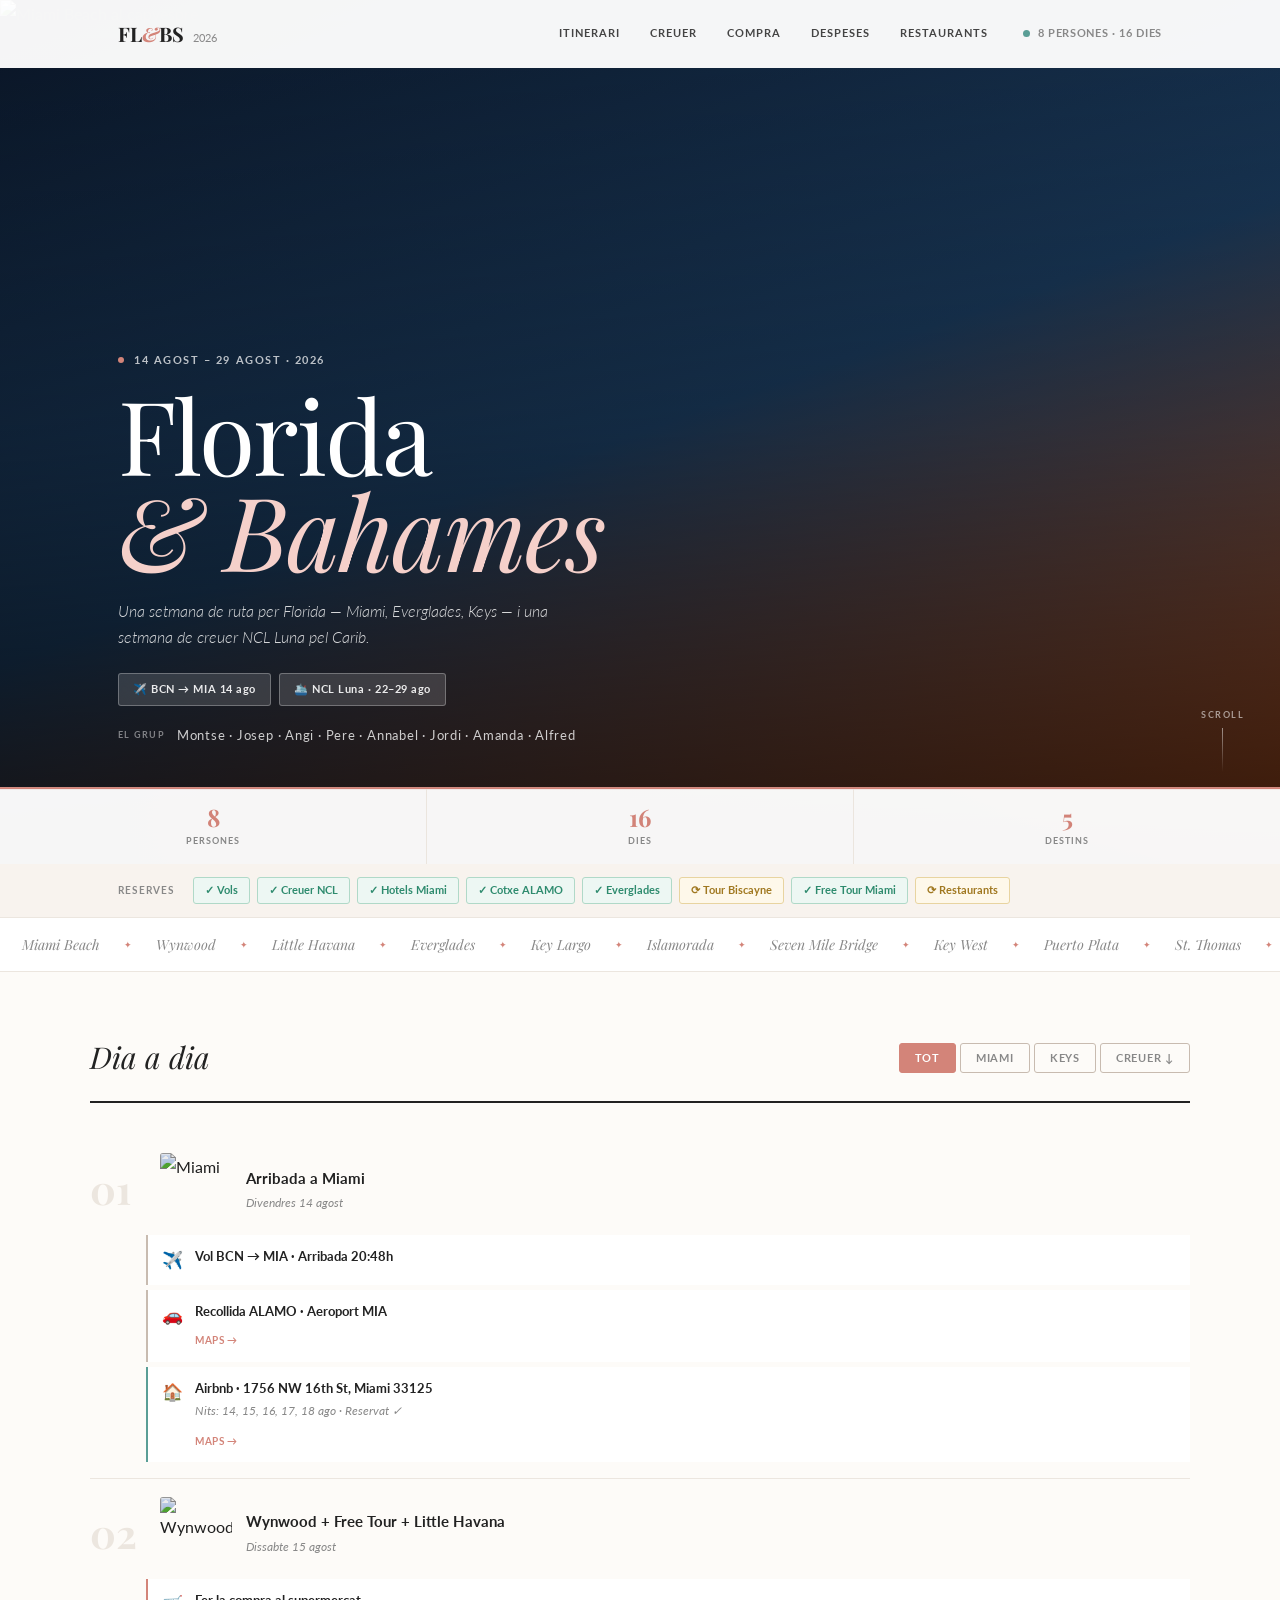
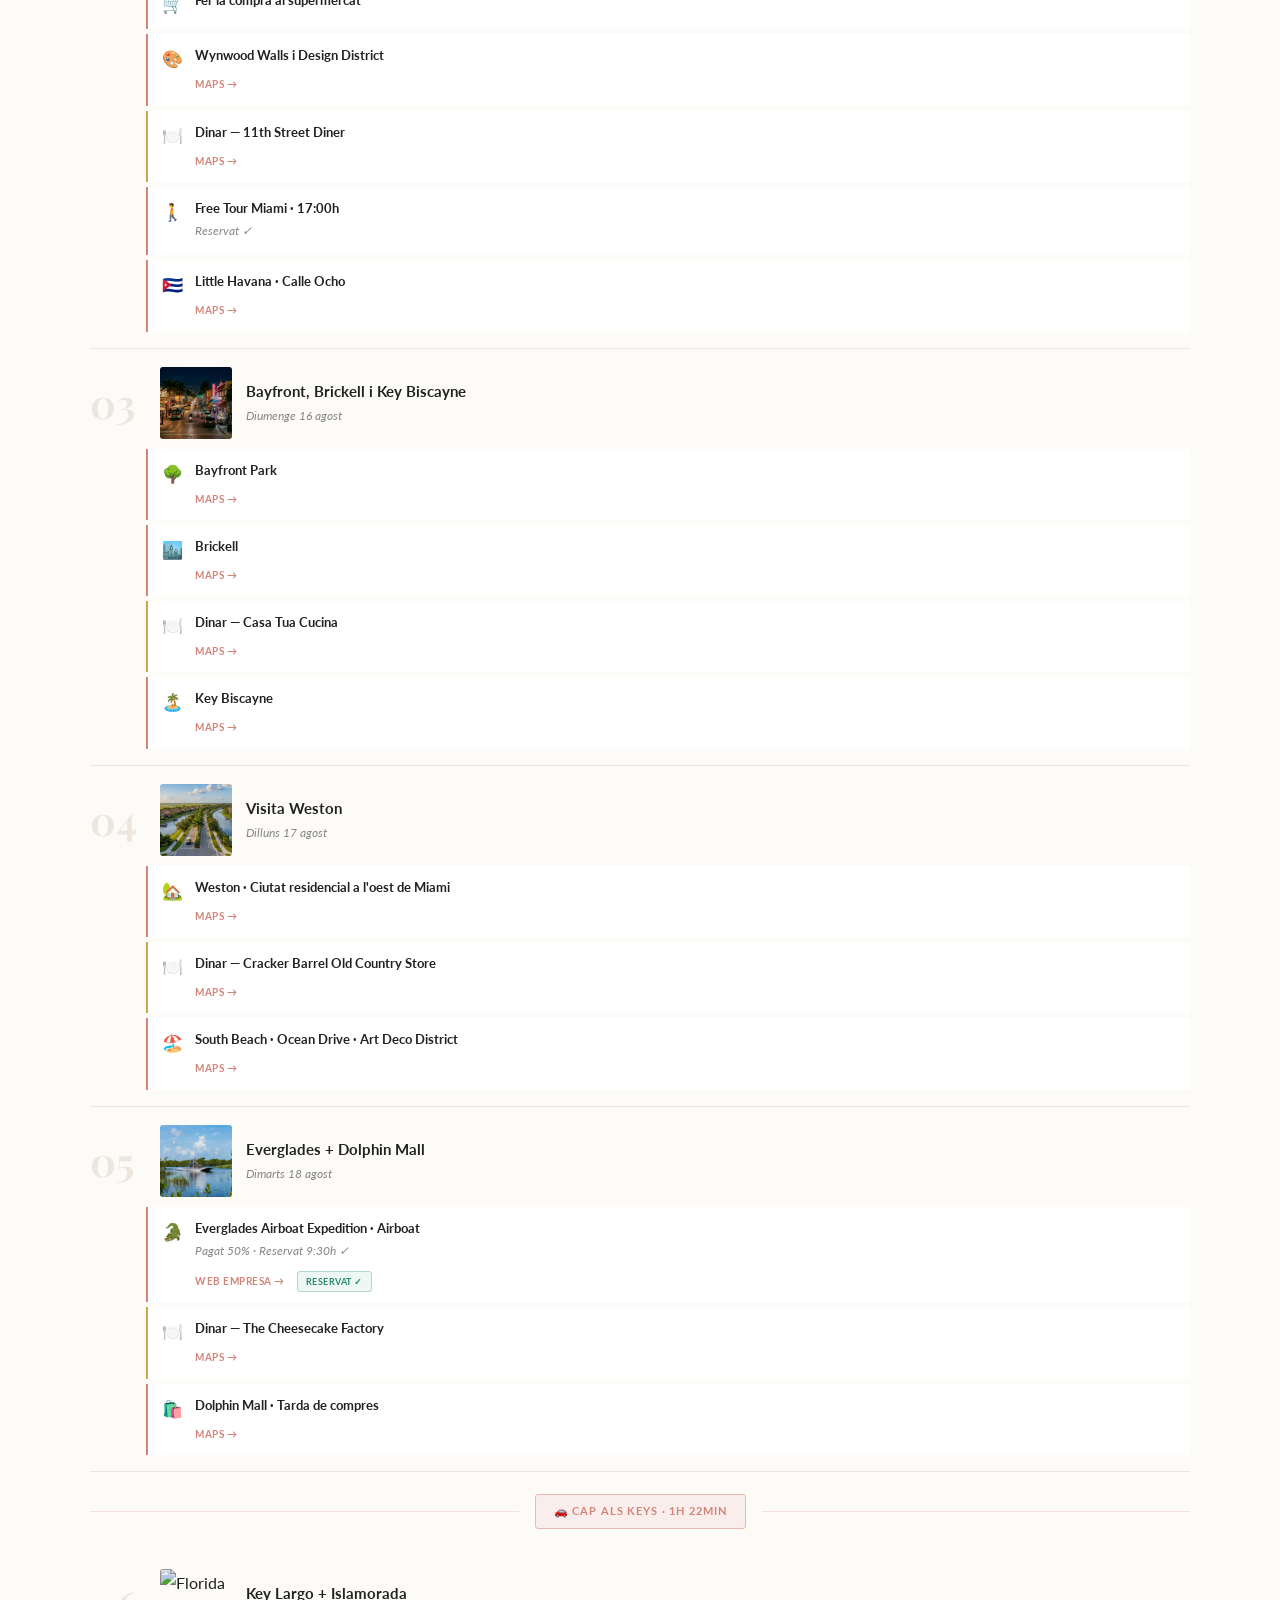
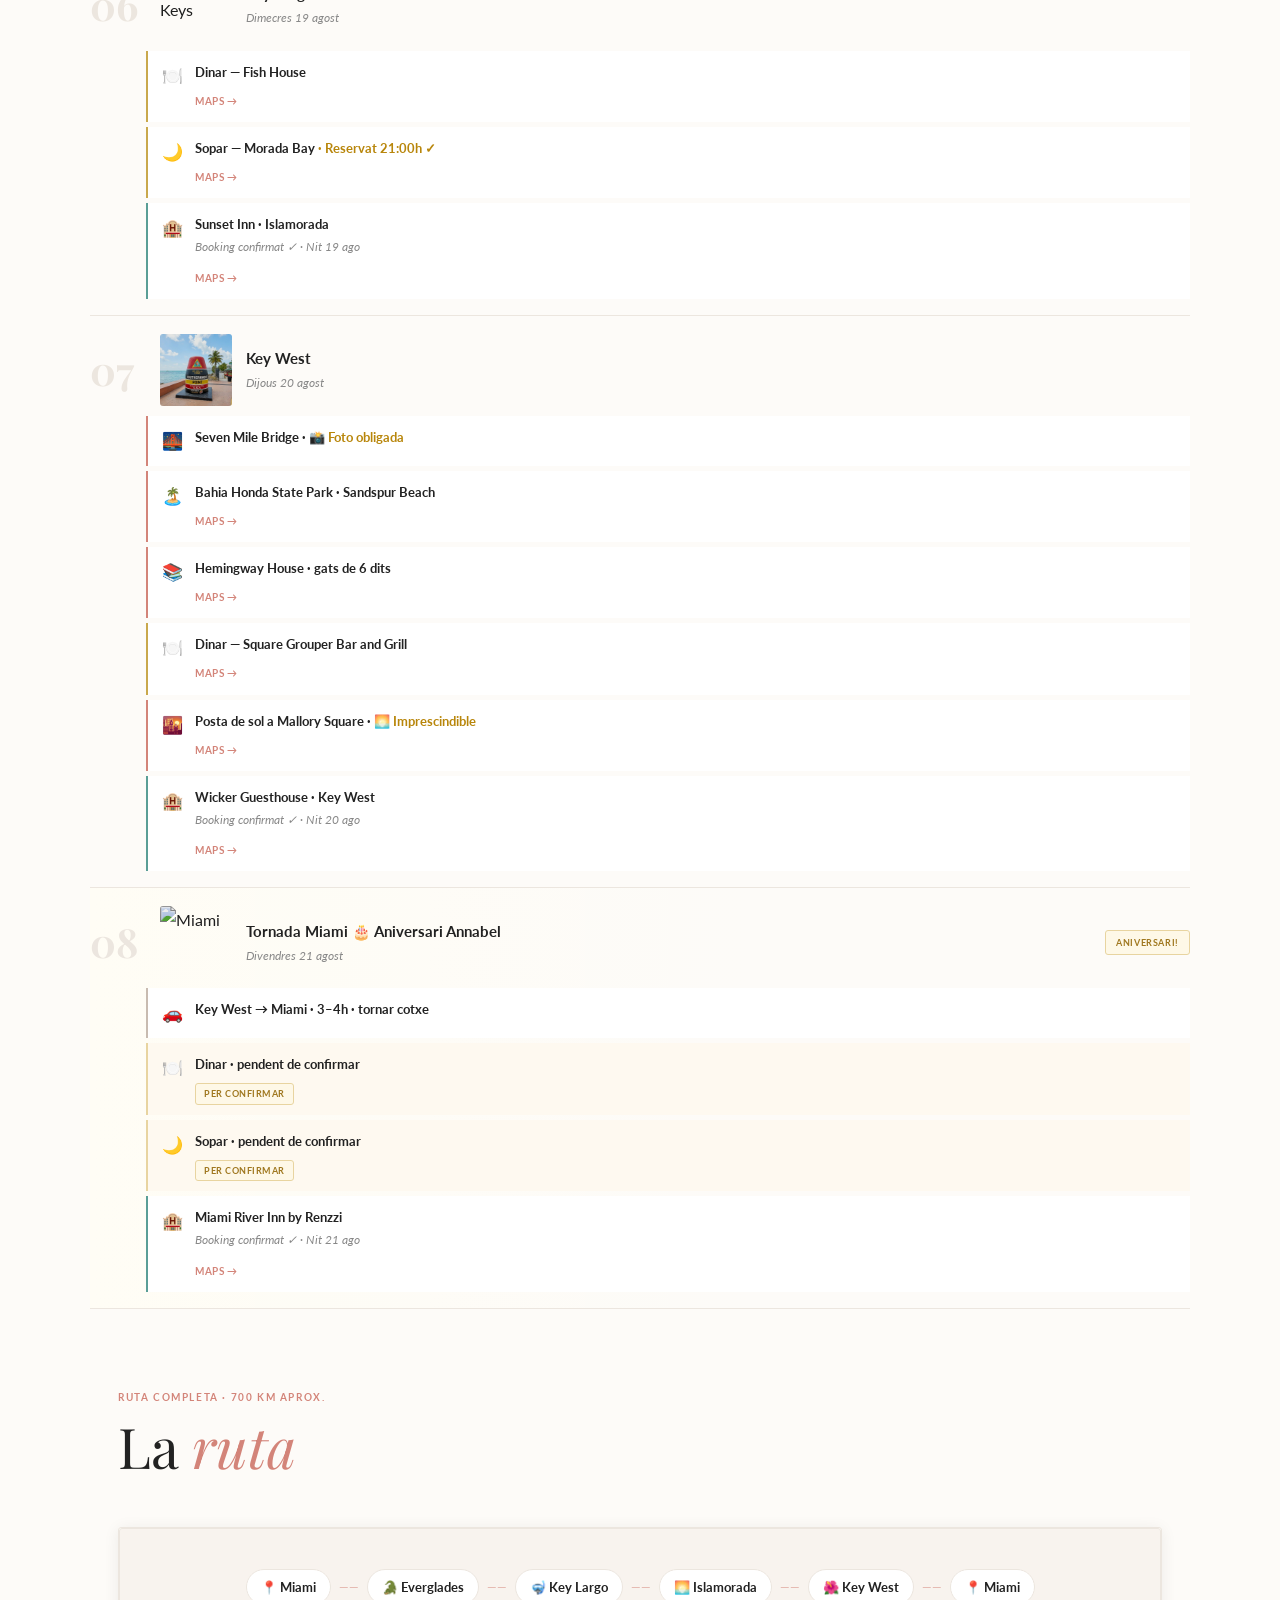
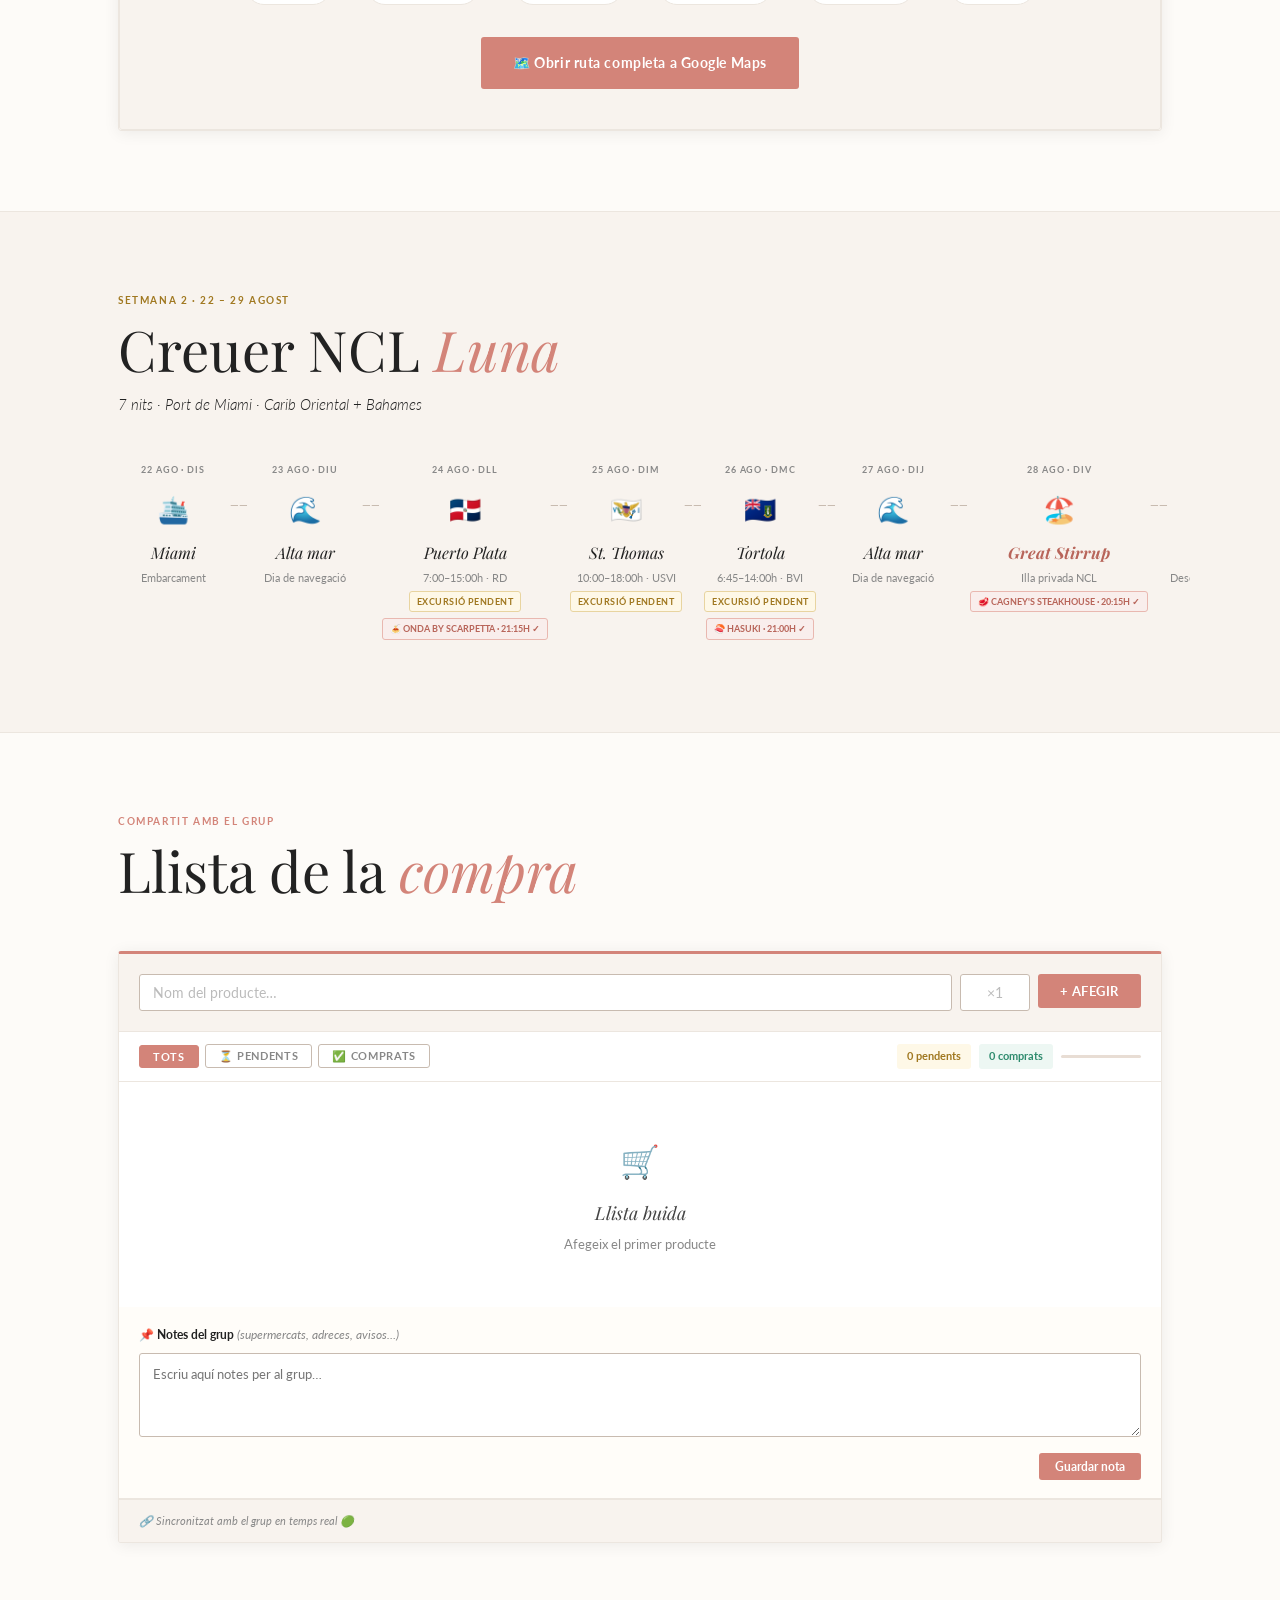
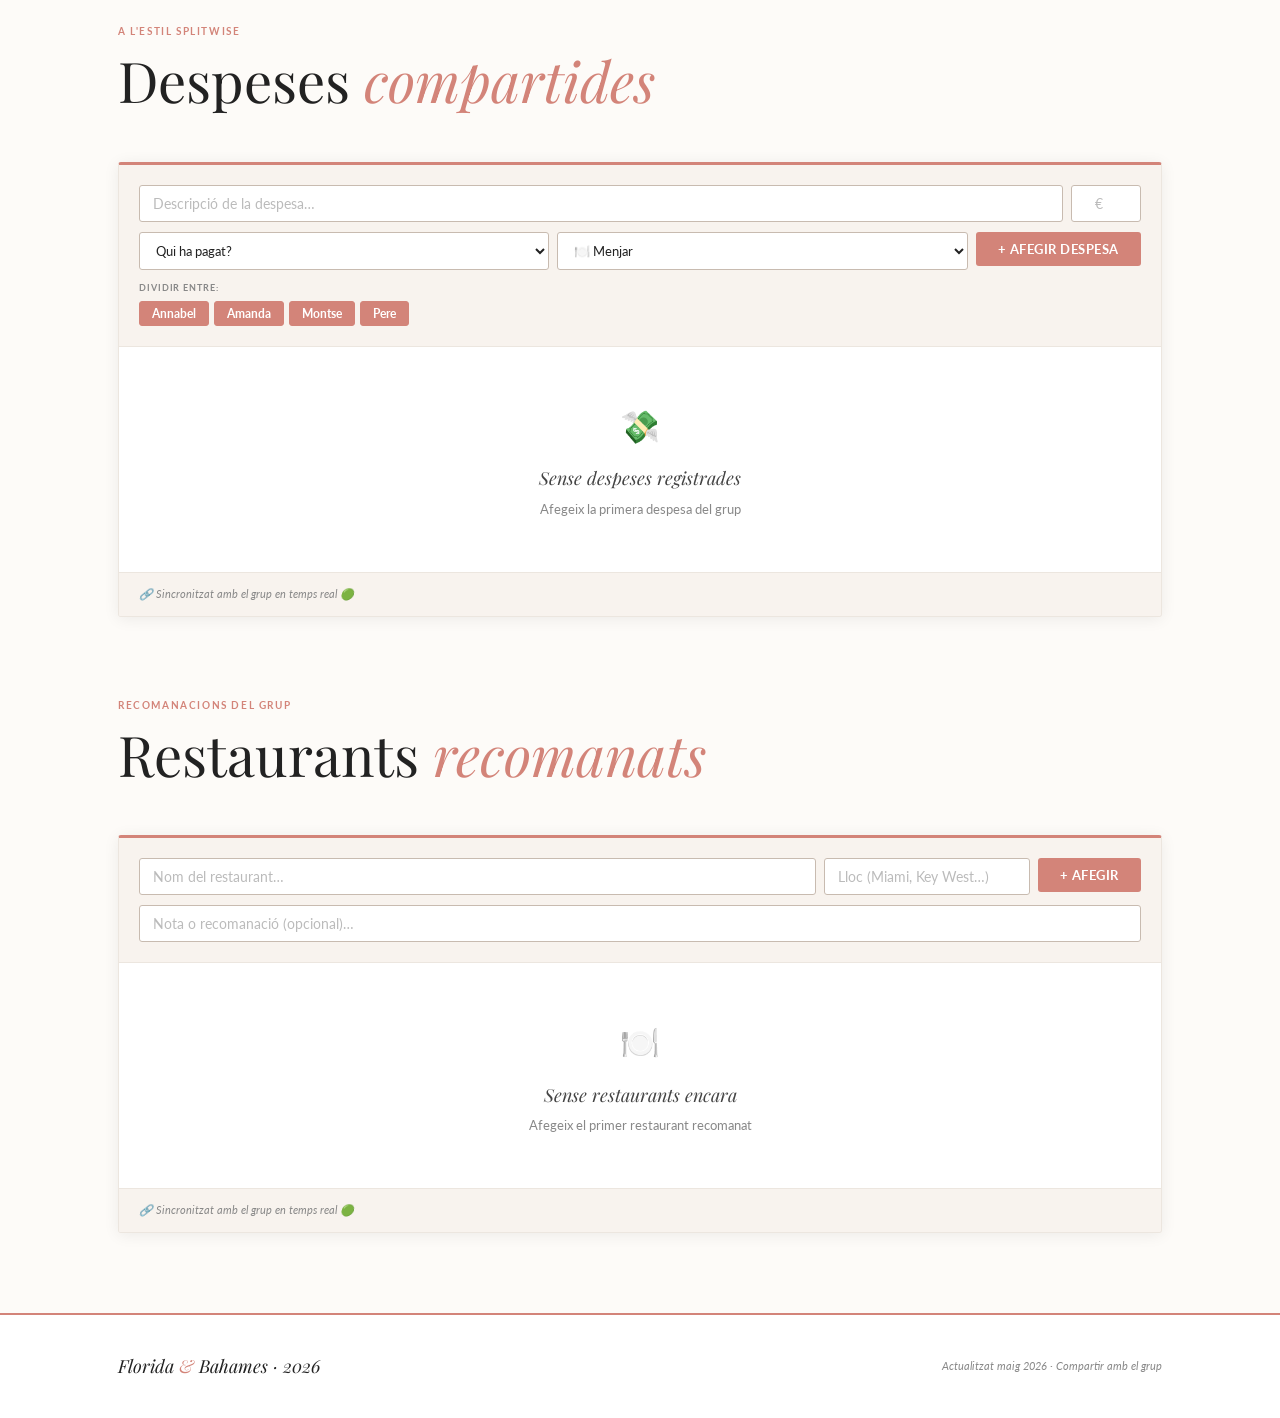
==== commit 61f7ff6f: "Add files via upload" ====
--- a/index.html
+++ b/index.html
@@ -621,6 +621,15 @@
           <div class="le-sub">Afegeix el primer producte</div>
         </div>
       </div>
+      <!-- Notes compartides -->
+      <div class="shop-notes-wrap">
+        <div class="shop-notes-label">📌 Notes del grup <span class="shop-notes-hint">(supermercats, adreces, avisos…)</span></div>
+        <textarea id="shop-notes" class="shop-notes-area" placeholder="Escriu aquí notes per al grup…" rows="3"></textarea>
+        <div class="shop-notes-footer">
+          <span id="shop-notes-status" class="shop-notes-status"></span>
+          <button id="shop-notes-save" class="shop-notes-btn">Guardar nota</button>
+        </div>
+      </div>
       <div class="tool-note">🔗 Sincronitzat amb el grup en temps real 🟢</div>
     </div>
   </div>
--- a/style.css
+++ b/style.css
@@ -836,3 +836,43 @@
   border: 1px solid #b0d9c8;
   padding: 2px 8px; border-radius: var(--r);
 }
+
+/* ====== NOTES COMPARTIDES ====== */
+.shop-notes-wrap {
+  padding: 18px 20px;
+  border-bottom: 1px solid var(--line);
+  background: #fffdf9;
+}
+.shop-notes-label {
+  font-size: 12px; font-weight: 700;
+  color: var(--ink); margin-bottom: 8px;
+}
+.shop-notes-hint {
+  font-weight: 400; color: var(--ink-mute); font-style: italic;
+}
+.shop-notes-area {
+  width: 100%; padding: 10px 13px;
+  border-radius: var(--r); border: 1.5px solid var(--sand-dark);
+  background: var(--white); color: var(--ink);
+  font-size: 13px; font-family: var(--font-body);
+  line-height: 1.6; resize: vertical; outline: none;
+  transition: border-color .2s, box-shadow .2s;
+}
+.shop-notes-area:focus {
+  border-color: var(--rose);
+  box-shadow: 0 0 0 3px rgba(211,132,121,.12);
+}
+.shop-notes-footer {
+  display: flex; align-items: center; justify-content: space-between;
+  margin-top: 8px;
+}
+.shop-notes-status {
+  font-size: 11px; color: var(--teal); font-style: italic;
+}
+.shop-notes-btn {
+  padding: 6px 16px; border-radius: var(--r);
+  border: none; background: var(--rose); color: #fff;
+  font-size: 12px; font-weight: 700; font-family: var(--font-body);
+  cursor: pointer; transition: background .2s;
+}
+.shop-notes-btn:hover { background: var(--rose-dark); }
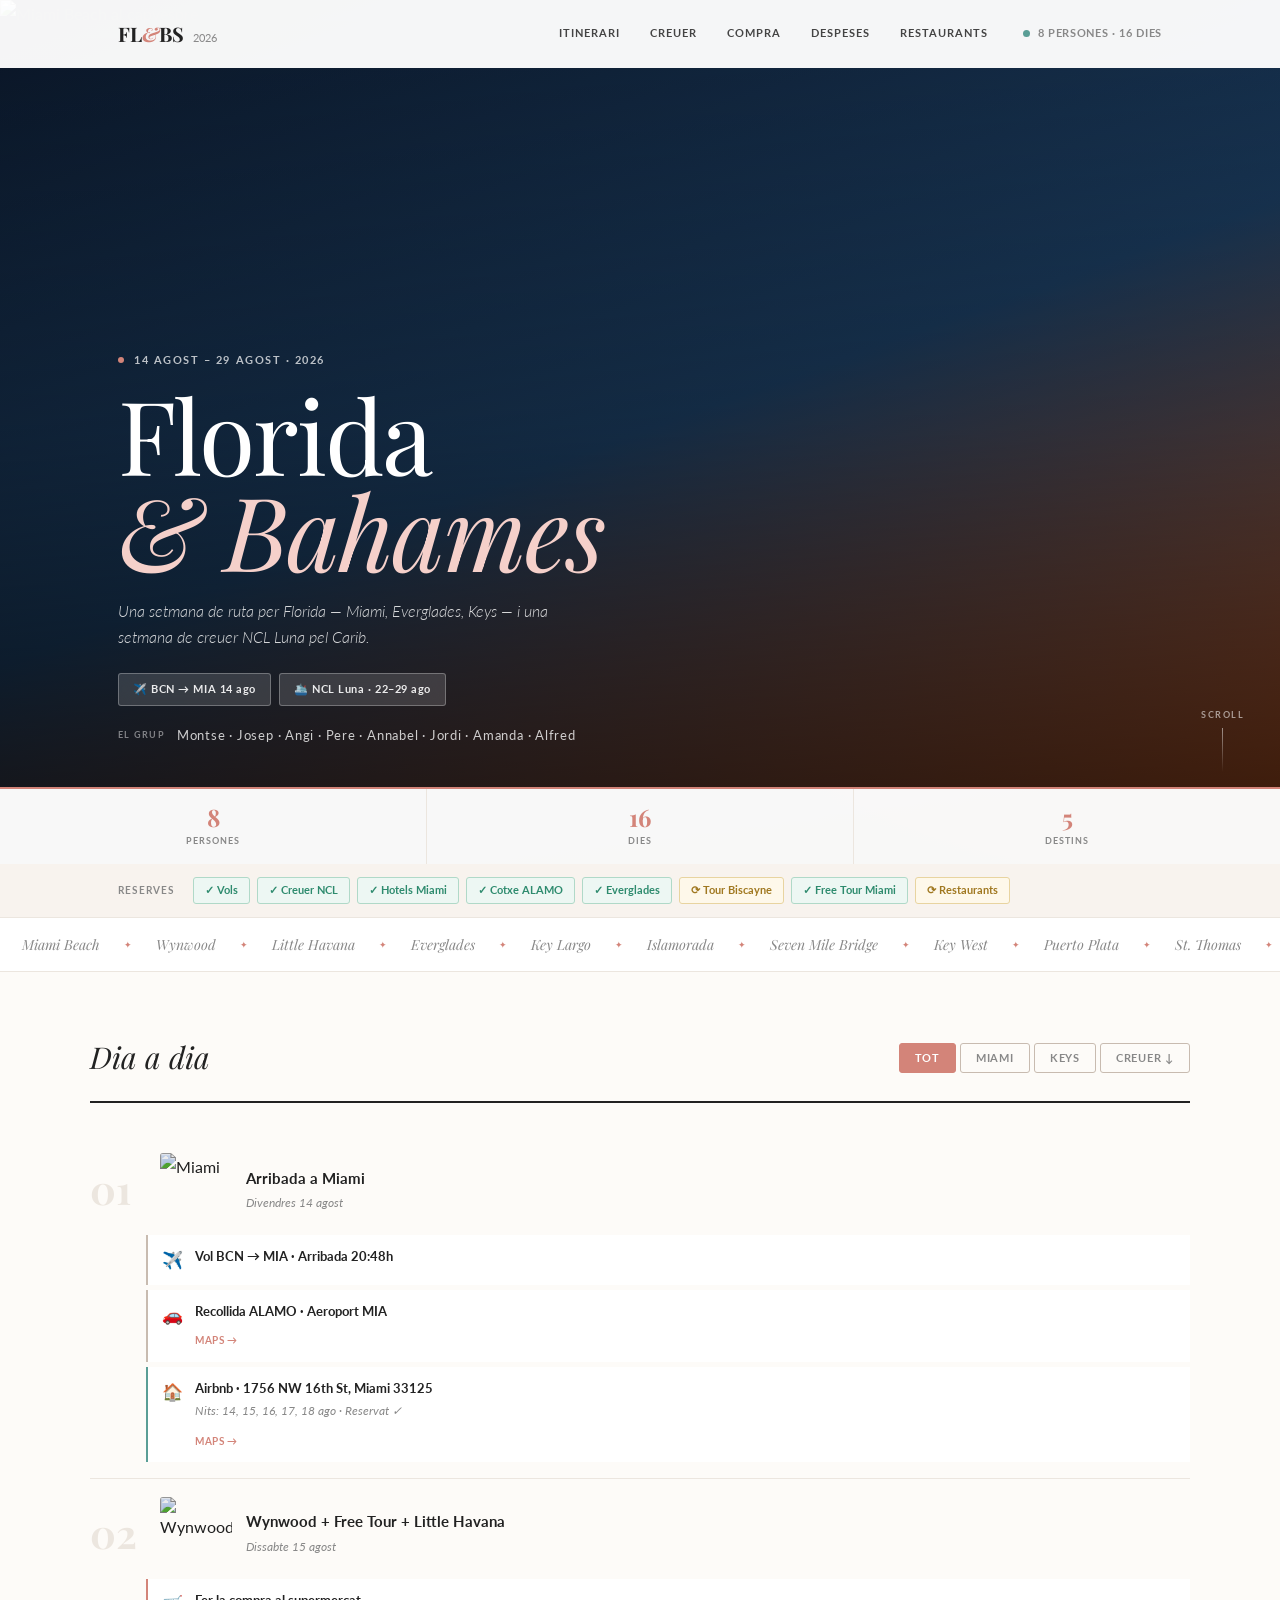
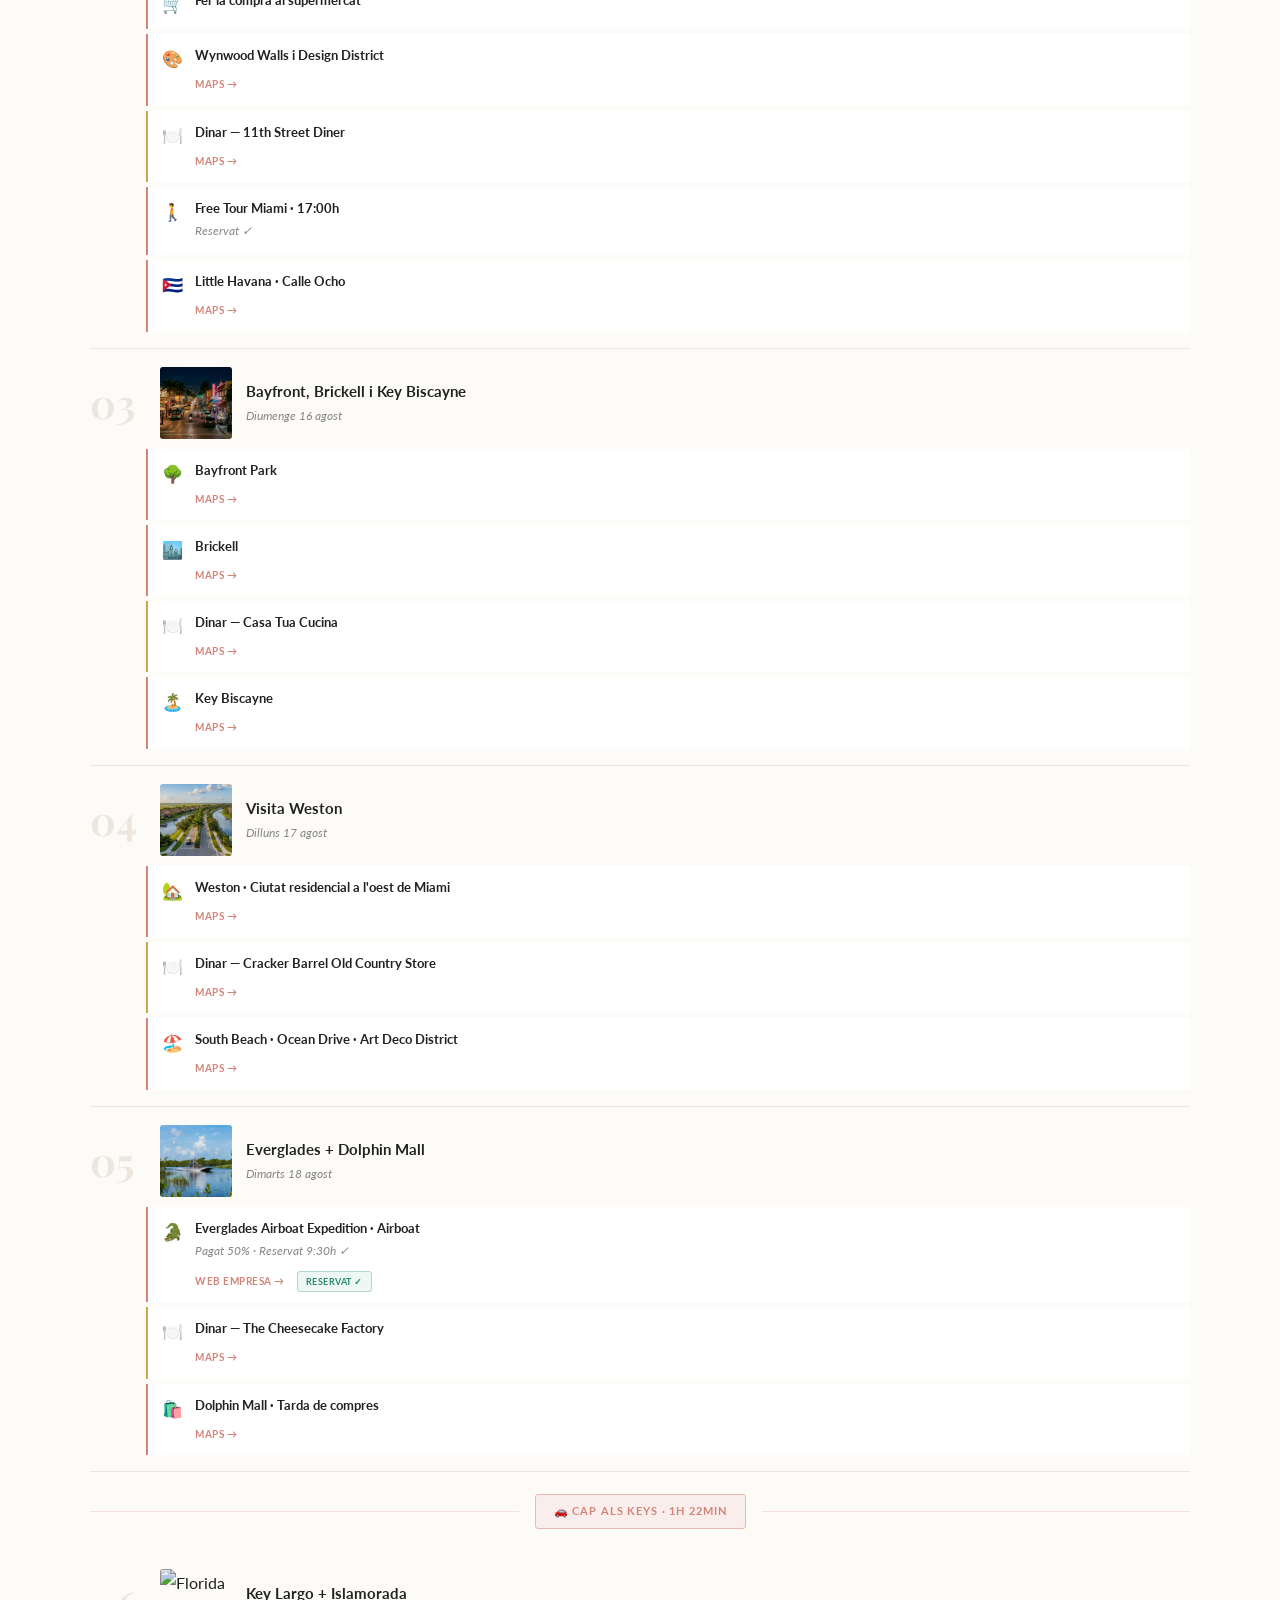
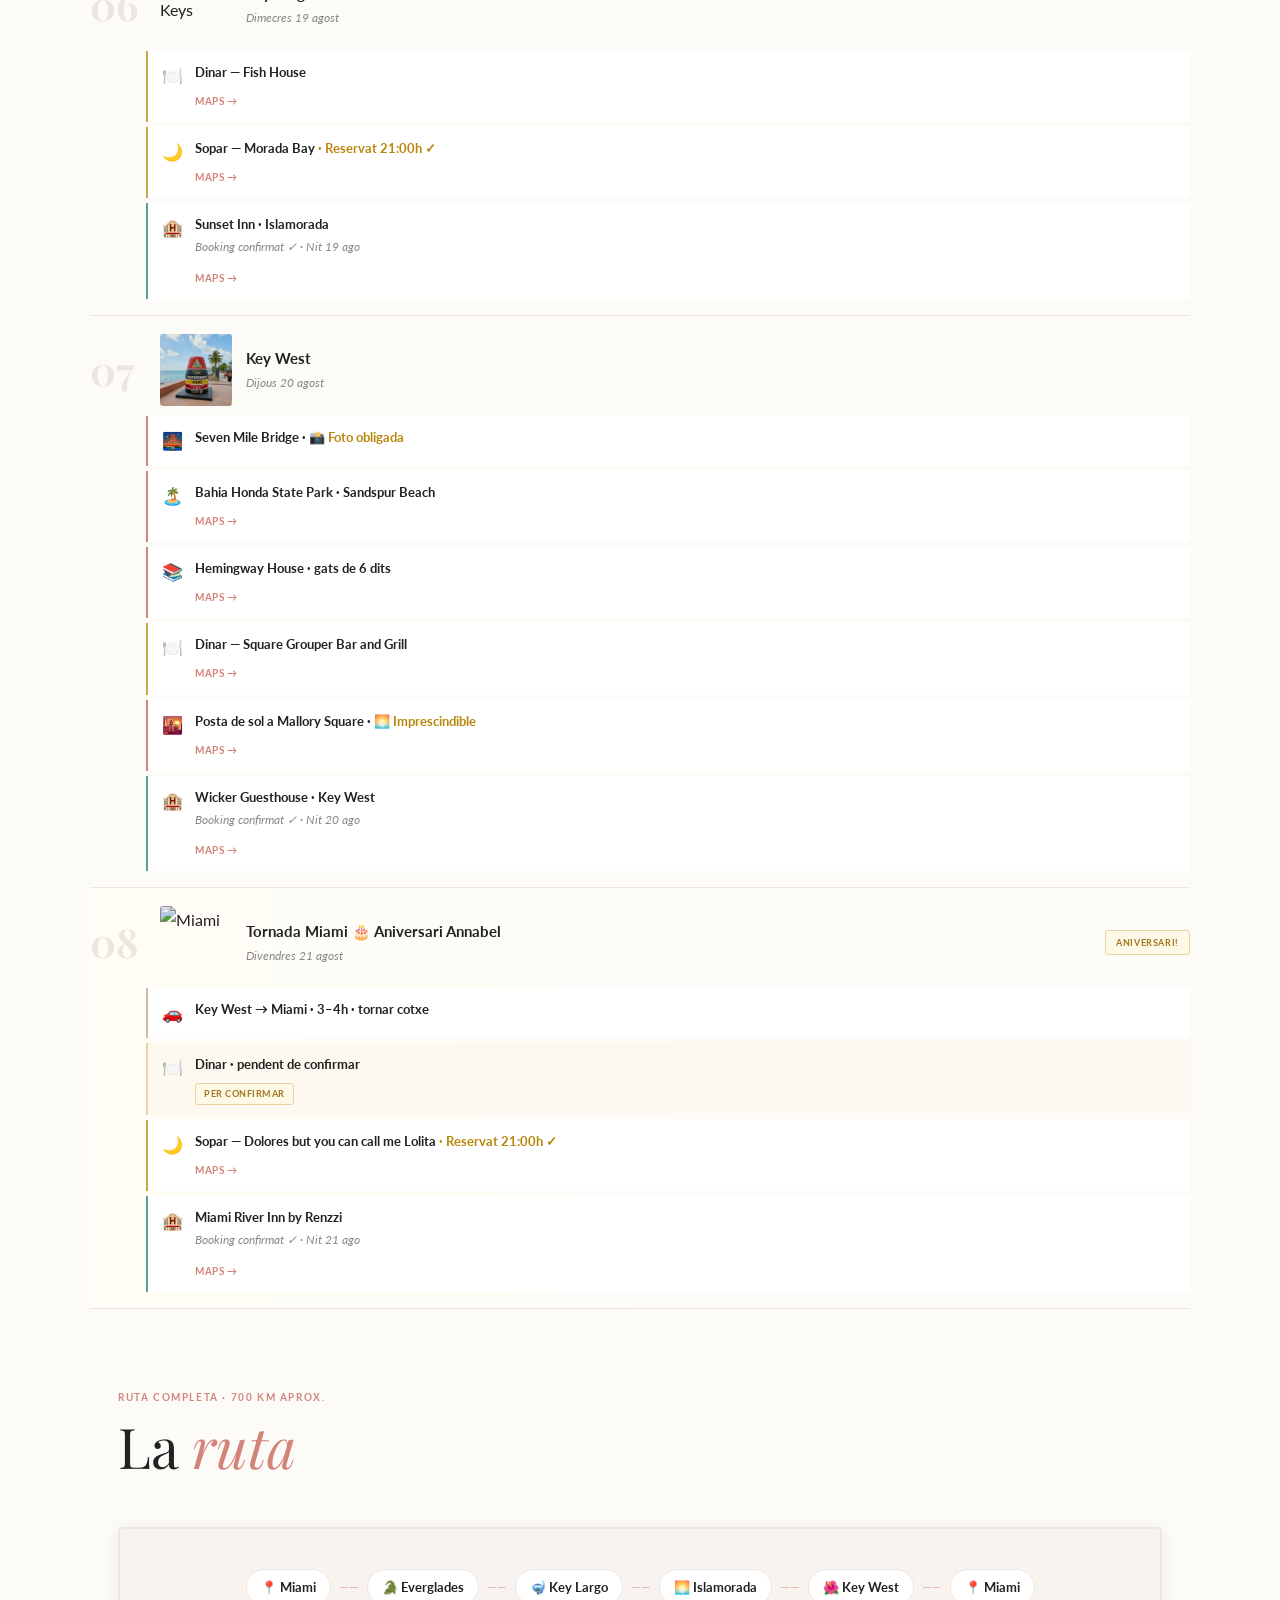
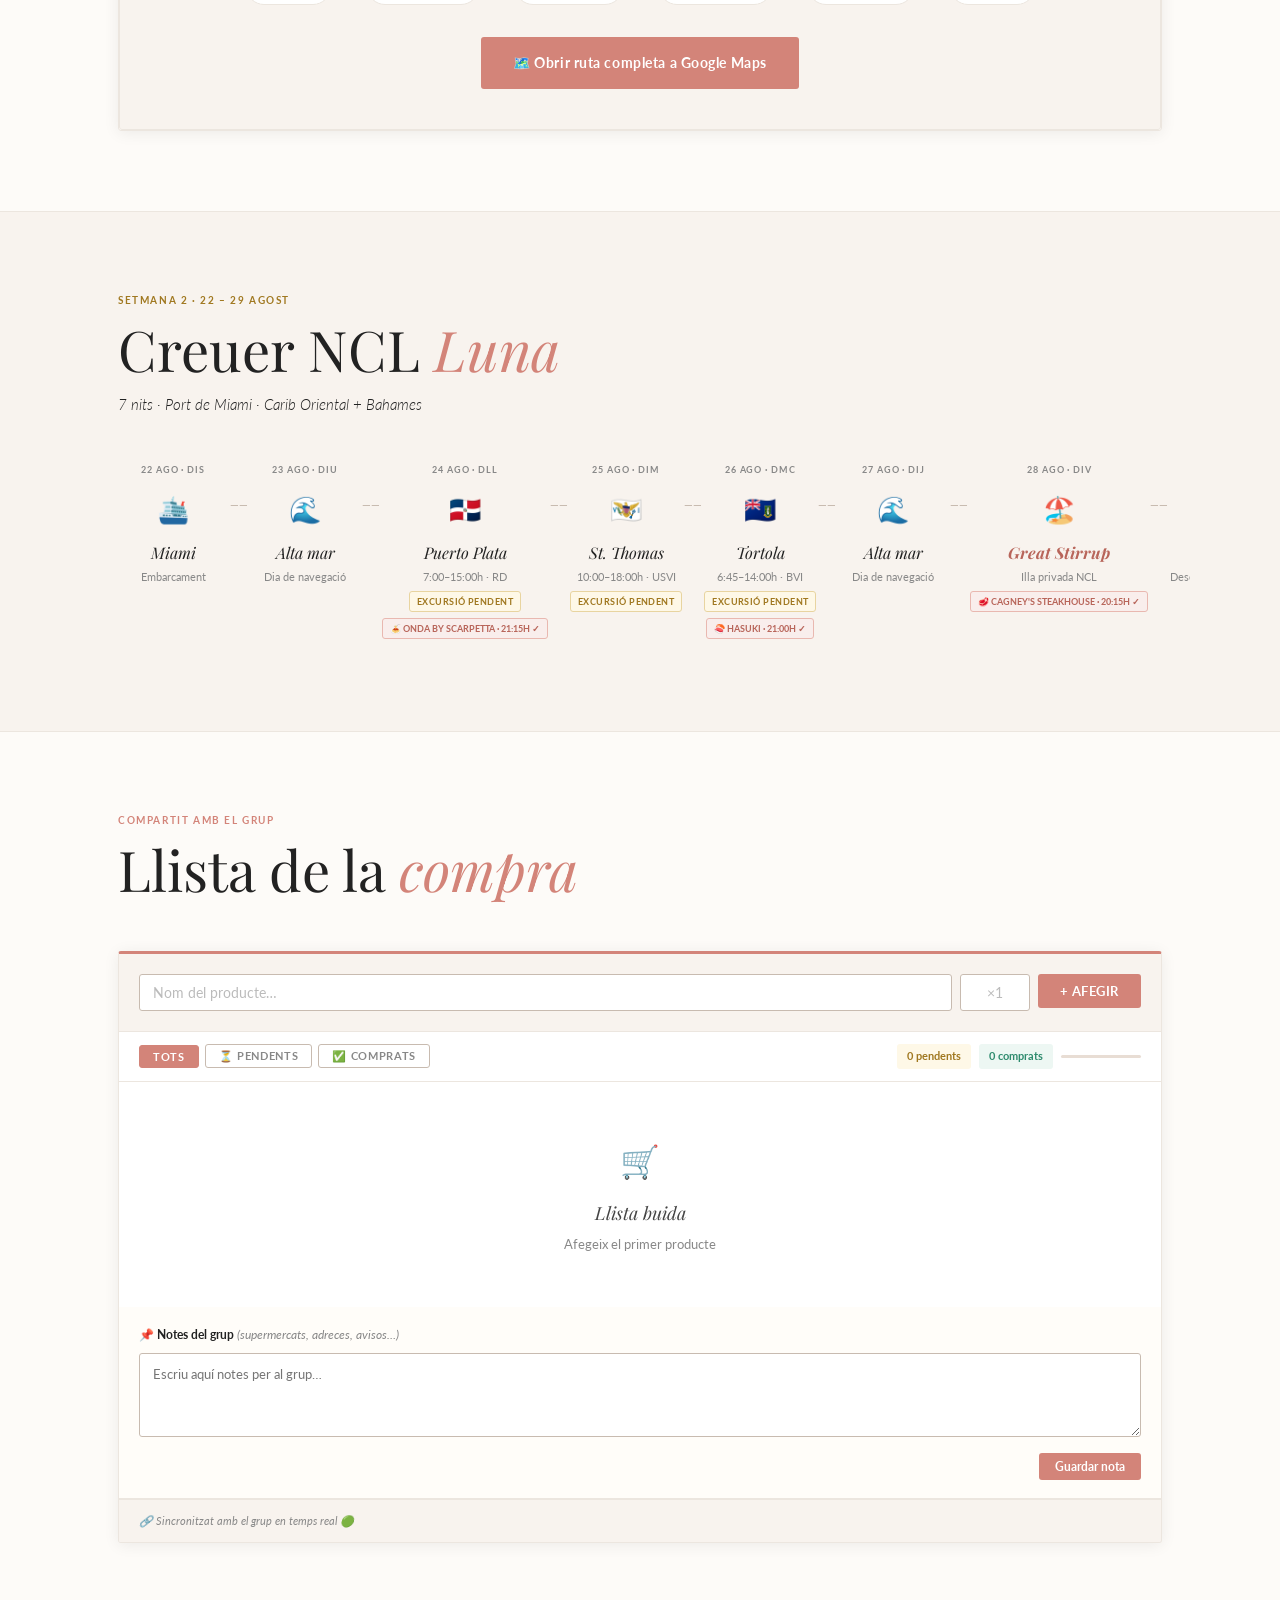
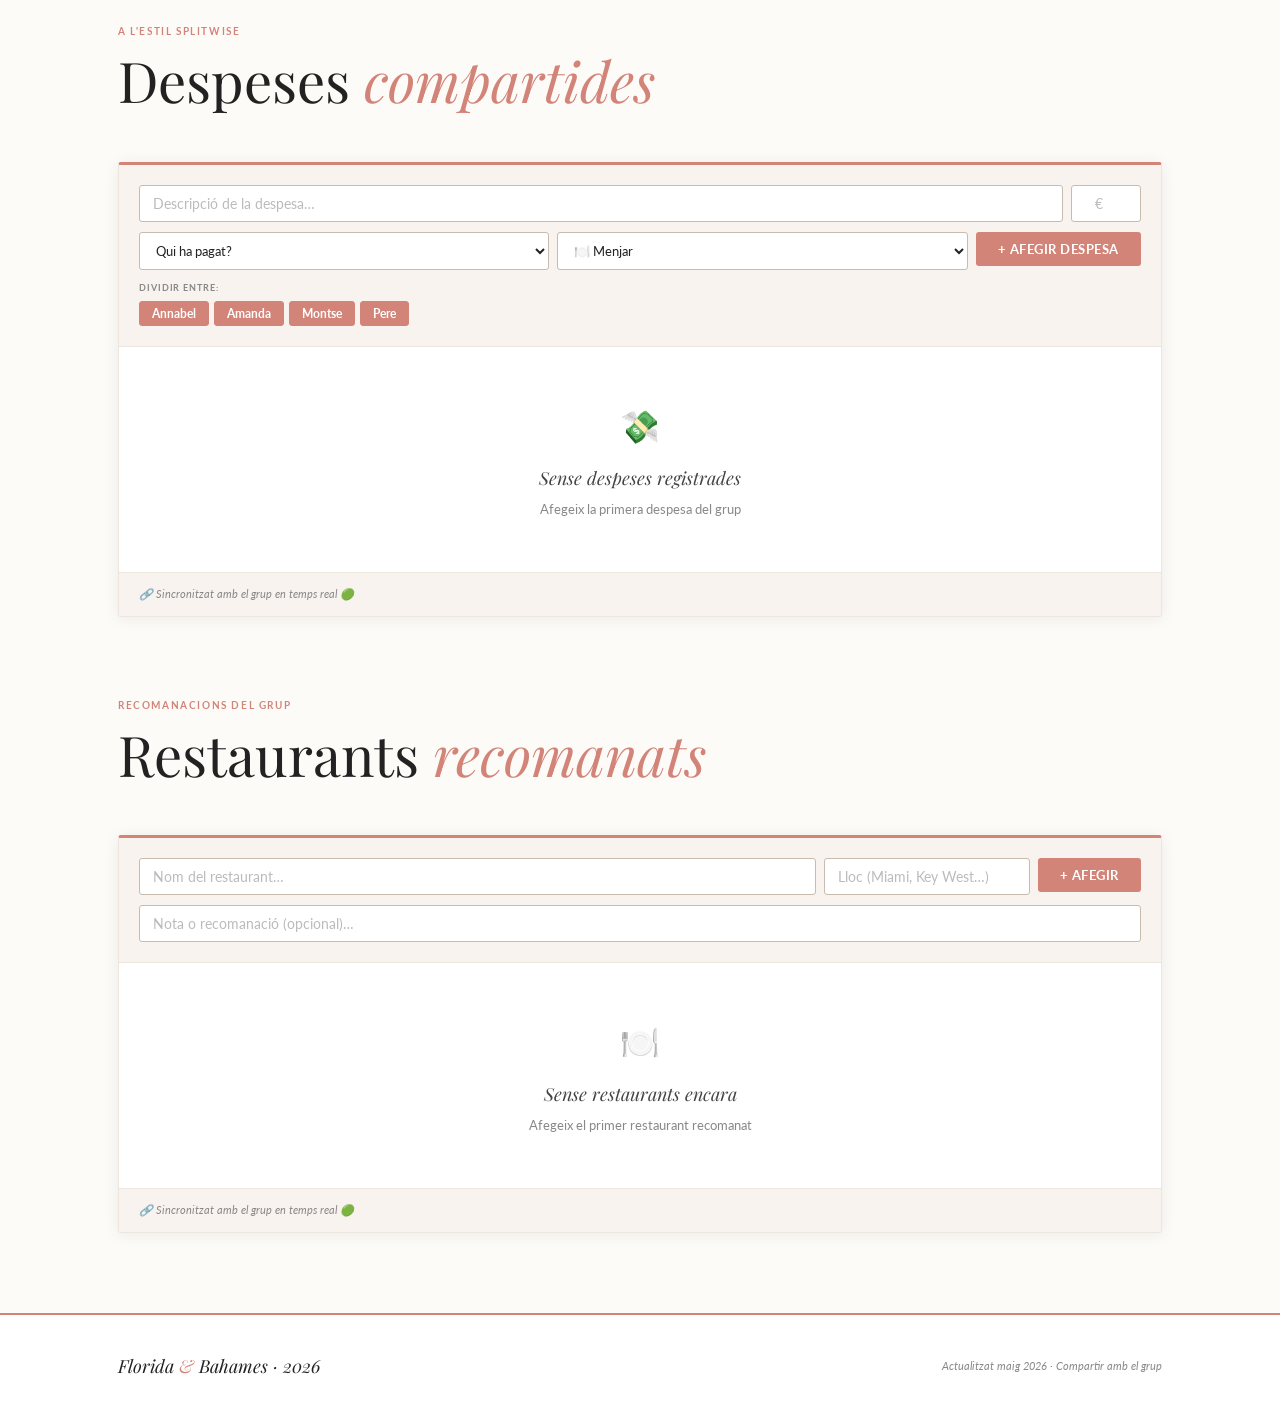
==== commit 53d95f6c: "Add files via upload" ====
--- a/index.html
+++ b/index.html
@@ -464,11 +464,11 @@
             <span class="ev-badge-pend">Per confirmar</span>
           </div>
         </div>
-        <div class="tl-event ev-pending">
+        <div class="tl-event ev-restaurant">
           <span class="ev-icon">🌙</span>
           <div class="ev-body">
-            <div class="ev-title">Sopar · pendent de confirmar</div>
-            <span class="ev-badge-pend">Per confirmar</span>
+            <div class="ev-title">Sopar — Dolores but you can call me Lolita <span class="ev-star">· Reservat 21:00h ✓</span></div>
+            <a href="https://share.google/GIIZJxDfuHX64Zwjd" target="_blank" class="ev-maps">Maps →</a>
           </div>
         </div>
         <div class="tl-event ev-hotel">
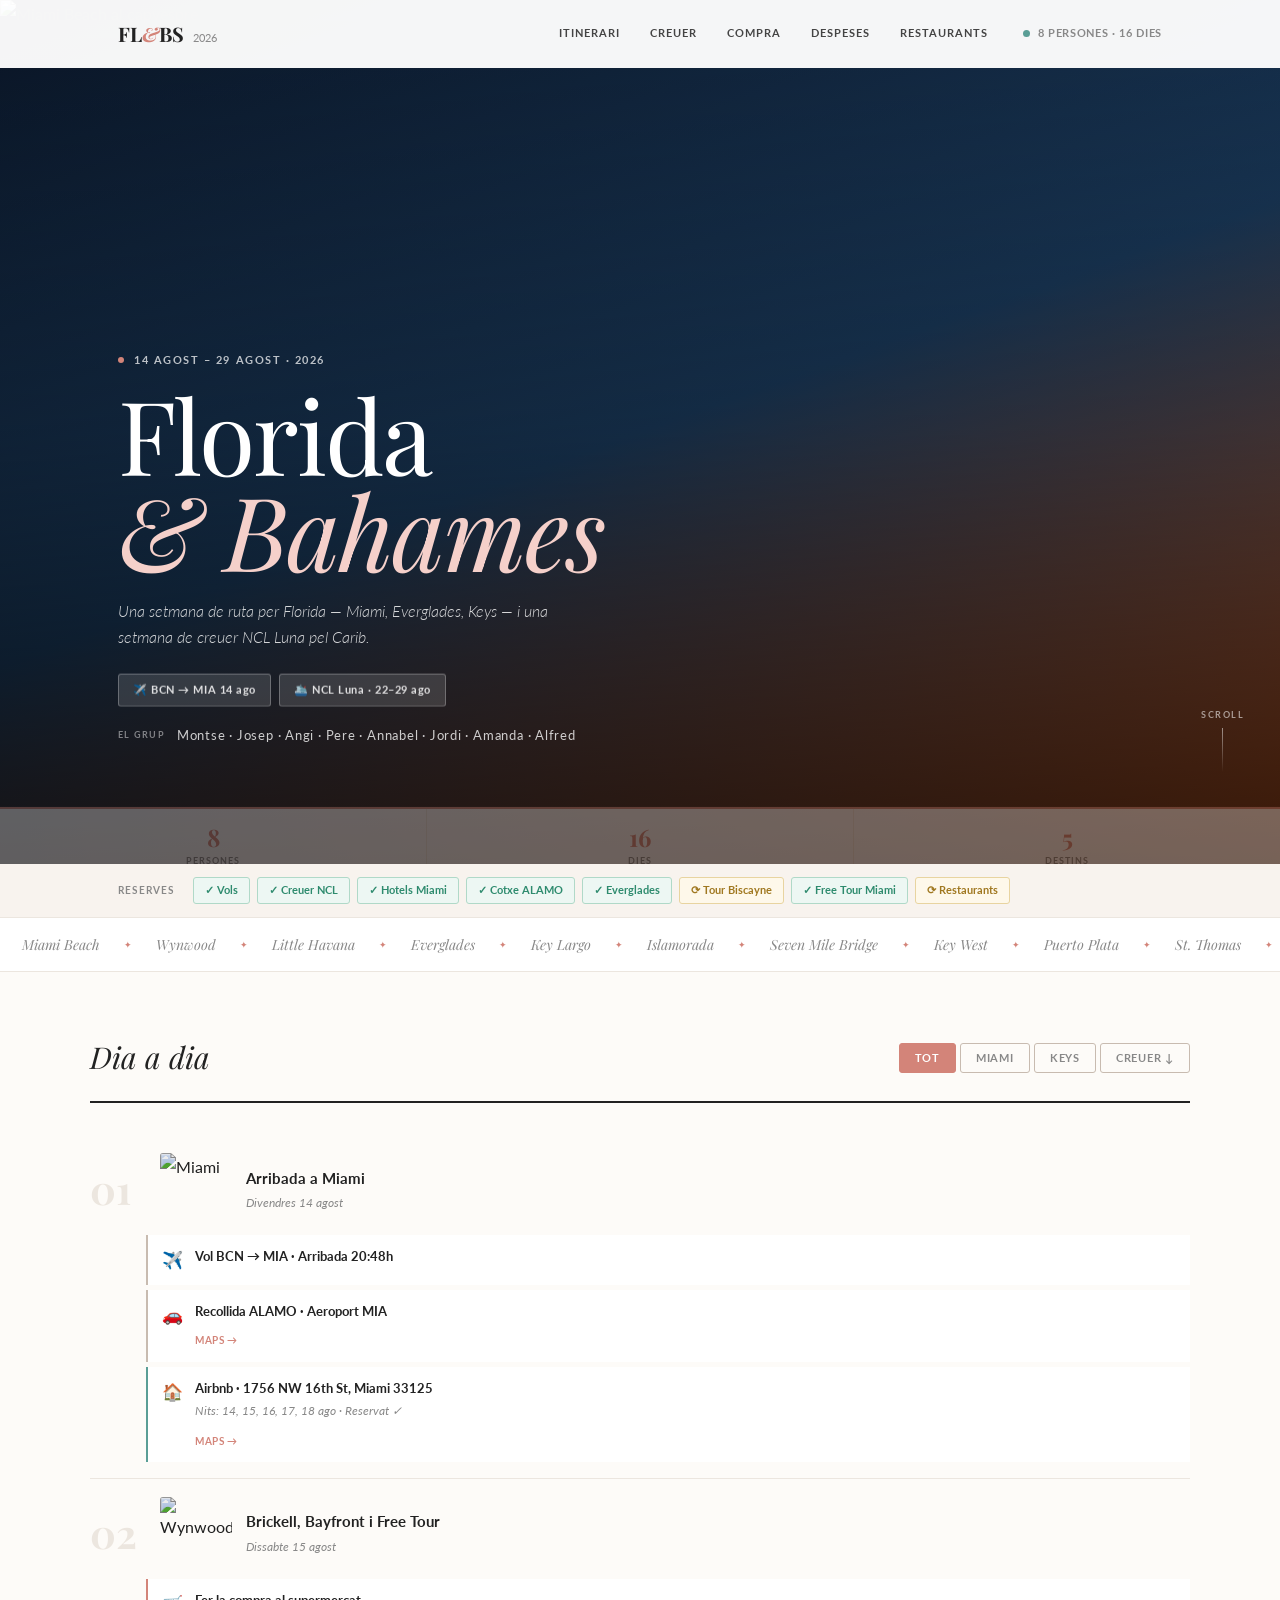
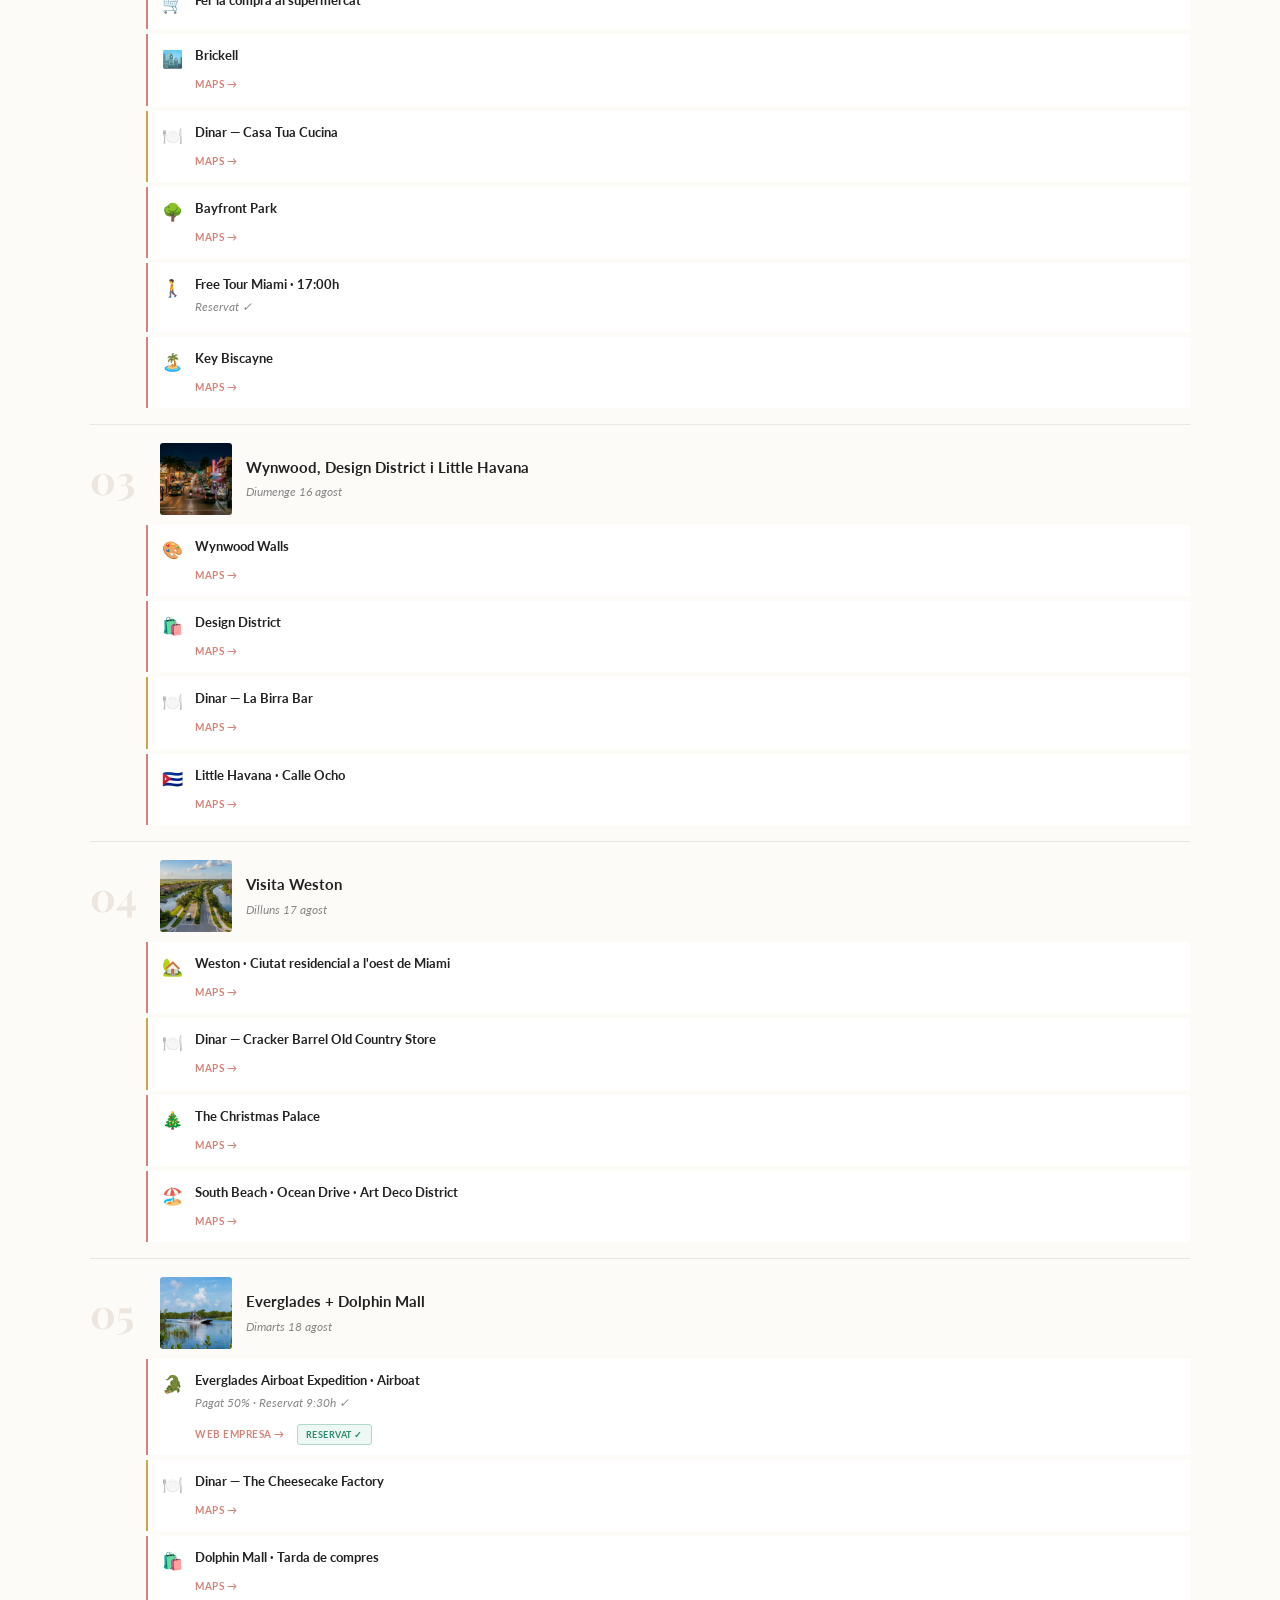
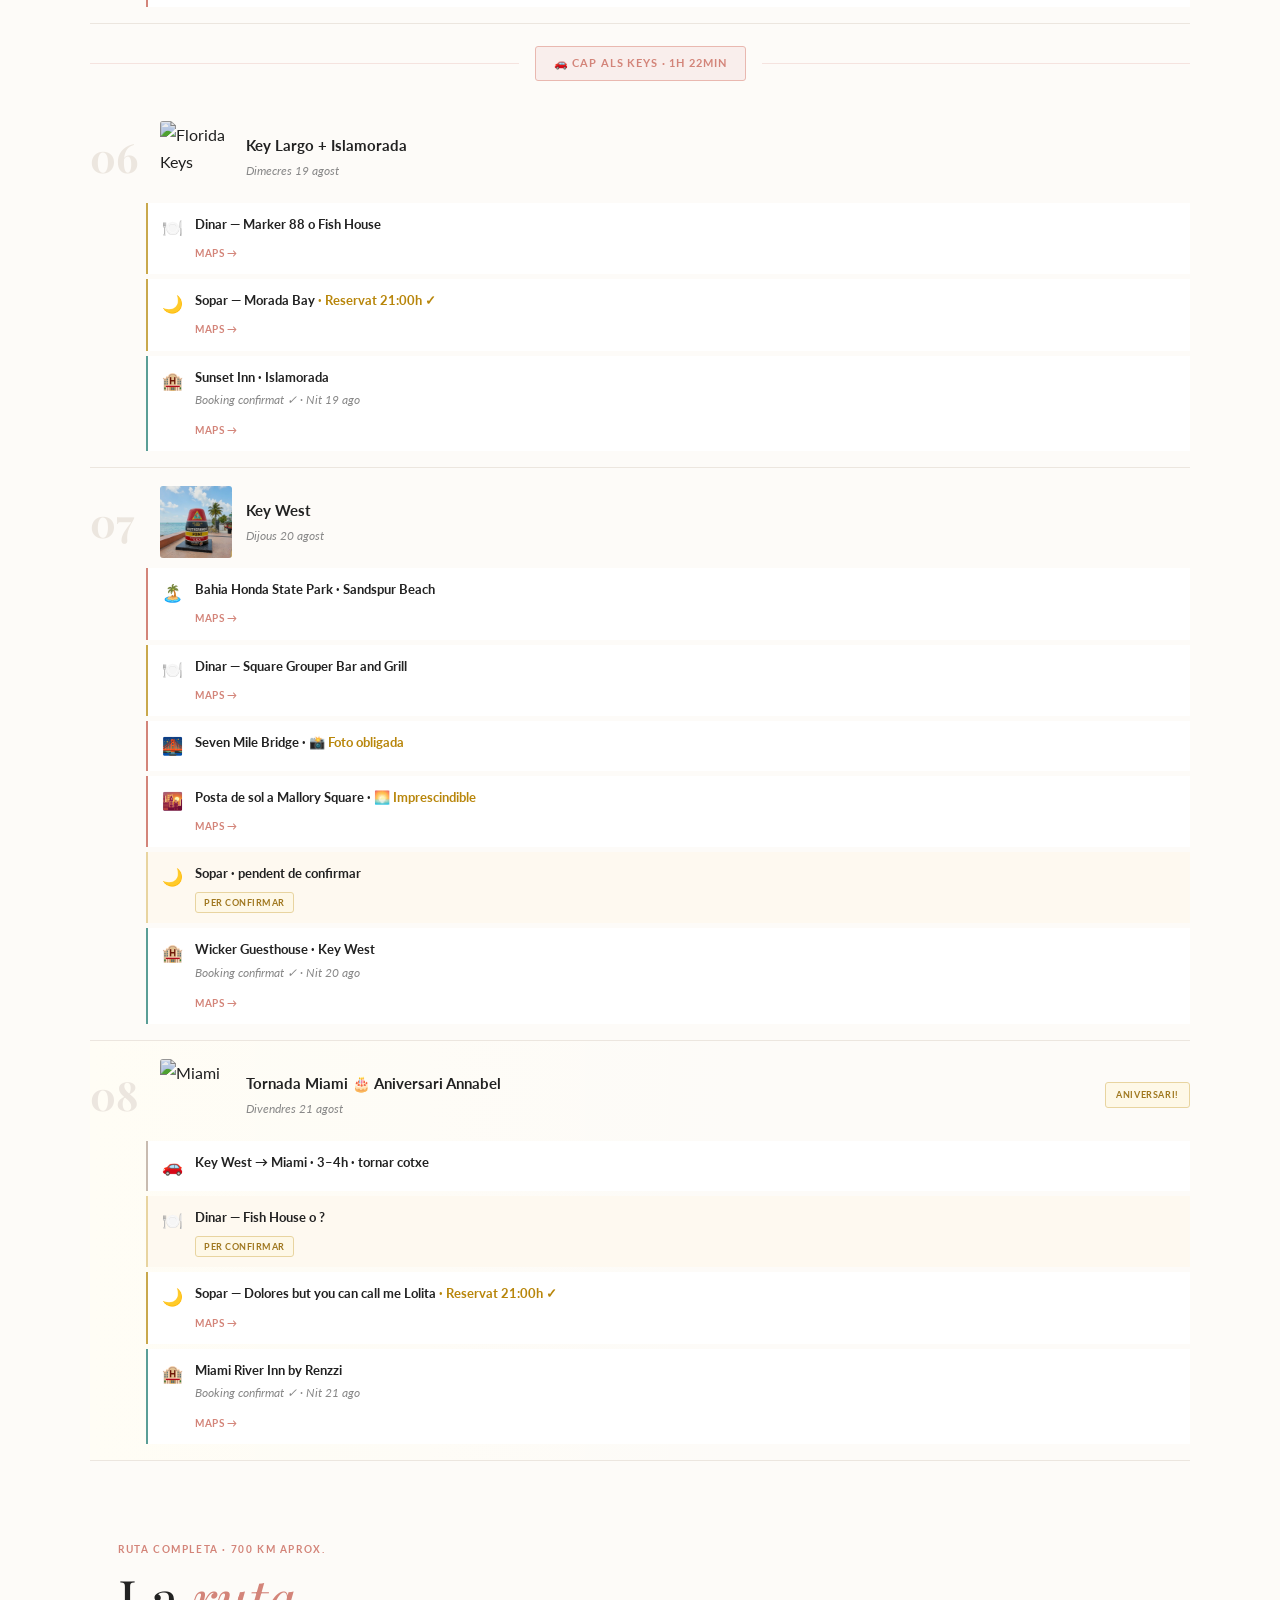
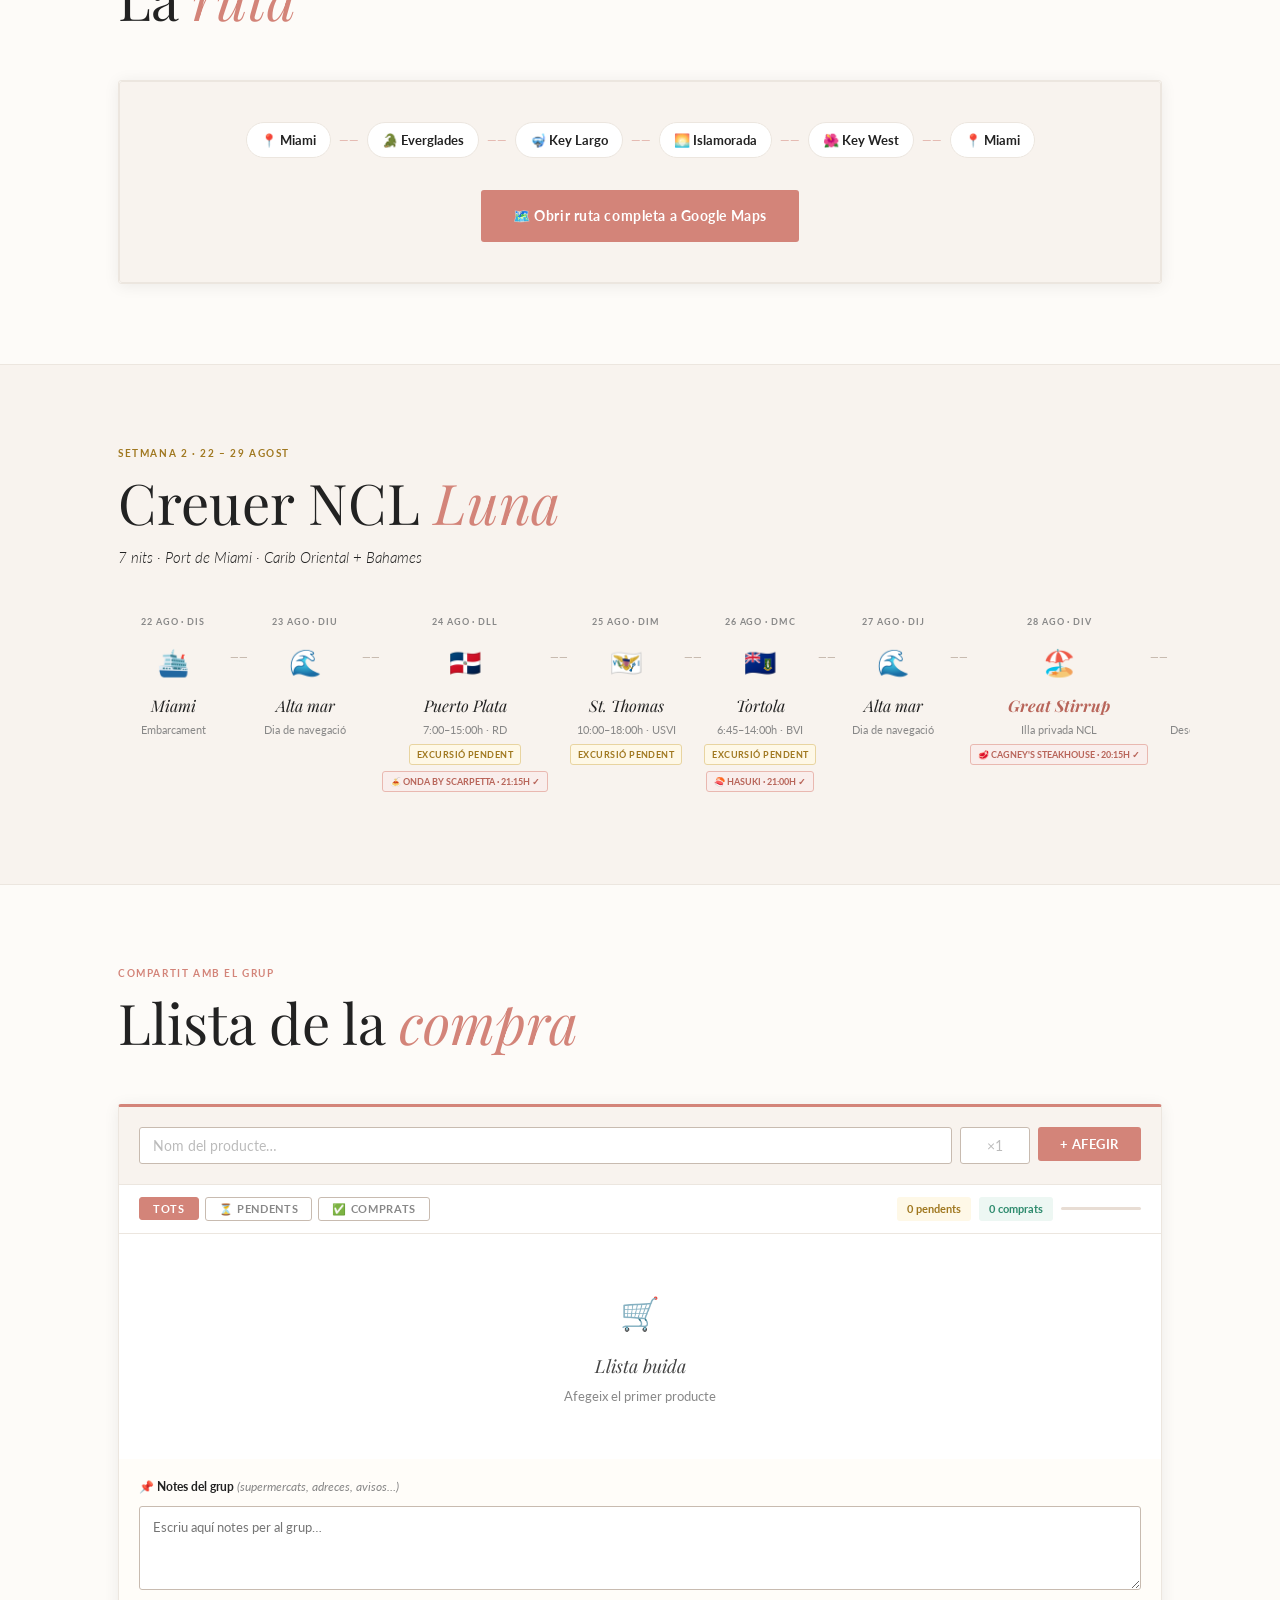
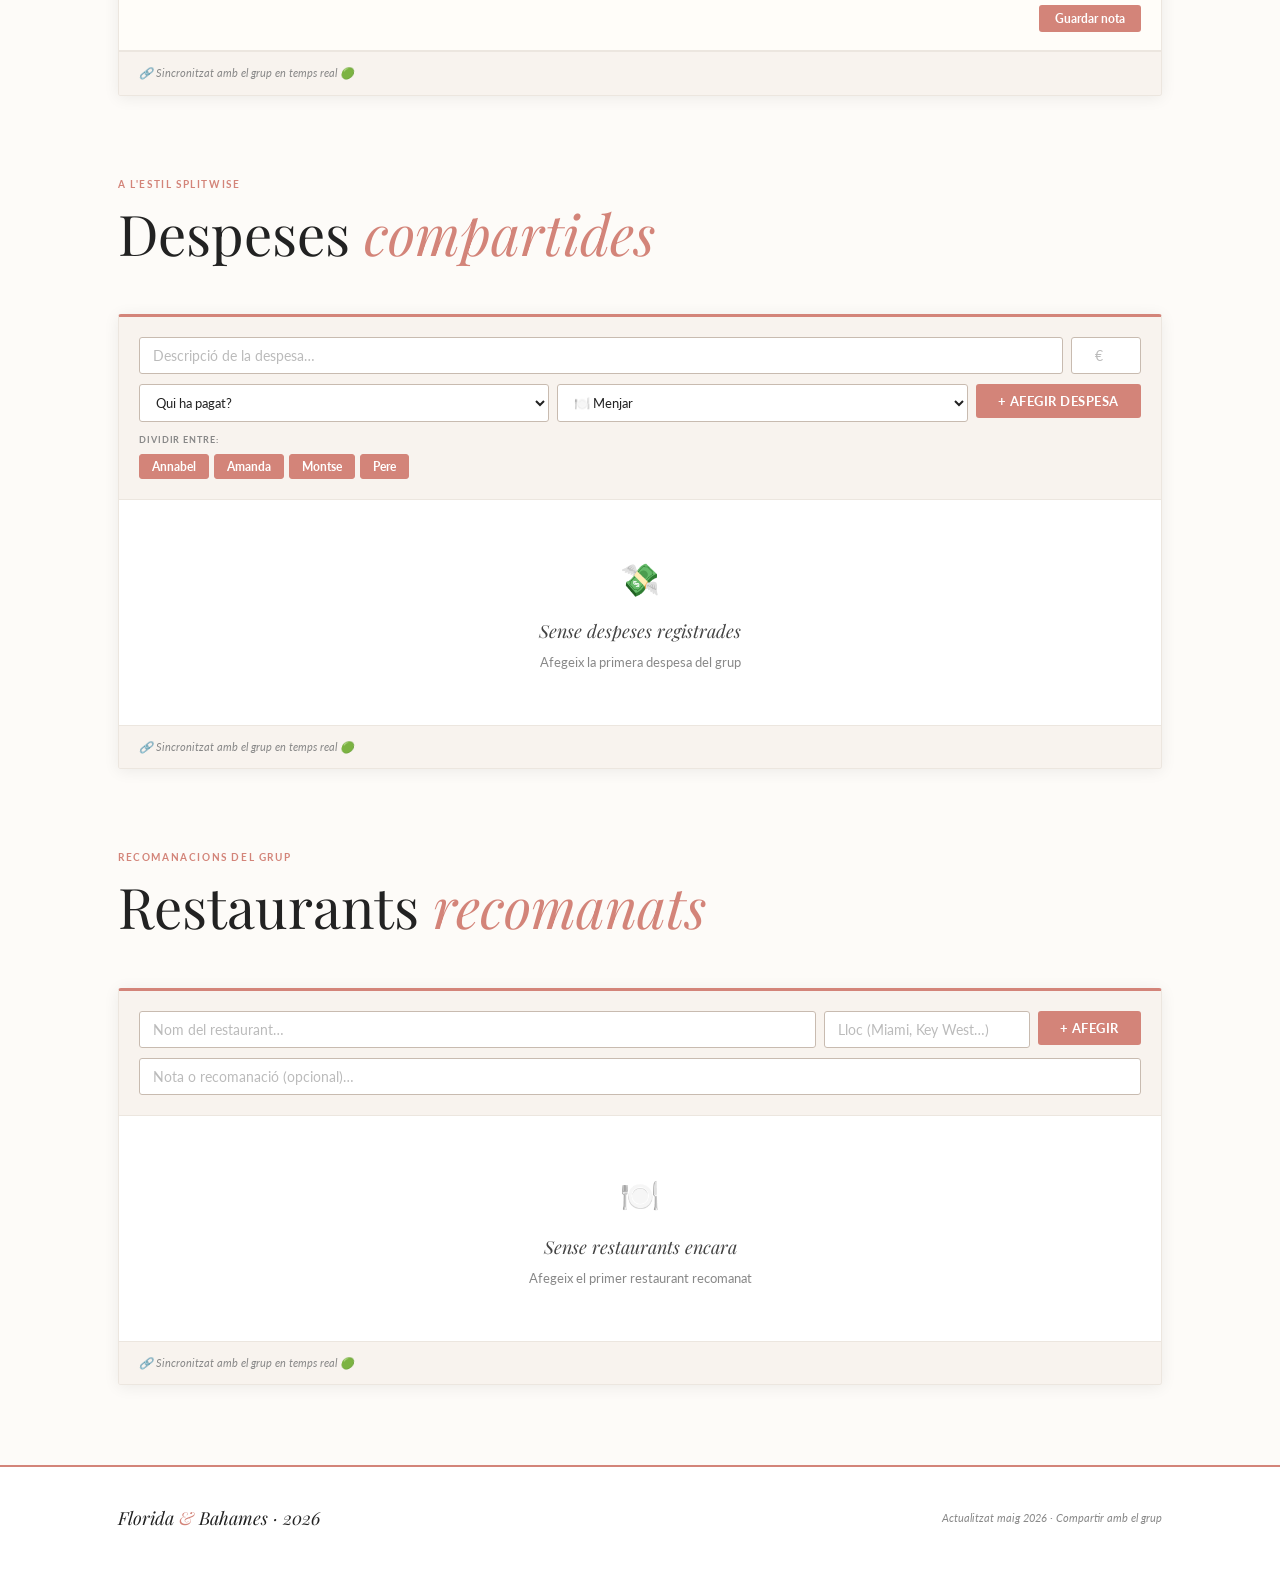
==== commit 86a5892e: "Add files via upload" ====
--- a/index.html
+++ b/index.html
@@ -184,7 +184,7 @@
         <div class="tl-day-num">02</div>
         <img class="tl-day-photo" src="https://images.unsplash.com/photo-1533106497176-45ae19e68ba2?w=160&q=75" alt="Wynwood" loading="lazy" />
         <div class="tl-day-info">
-          <div class="tl-day-title">Wynwood + Free Tour + Little Havana</div>
+          <div class="tl-day-title">Brickell, Bayfront i Free Tour</div>
           <div class="tl-day-date">Dissabte 15 agost</div>
         </div>
       </div>
@@ -196,17 +196,24 @@
           </div>
         </div>
         <div class="tl-event ev-activity">
-          <span class="ev-icon">🎨</span>
-          <div class="ev-body">
-            <div class="ev-title">Wynwood Walls i Design District</div>
-            <a href="https://maps.google.com/?q=Wynwood+Walls+Miami" target="_blank" class="ev-maps">Maps →</a>
+          <span class="ev-icon">🏙️</span>
+          <div class="ev-body">
+            <div class="ev-title">Brickell</div>
+            <a href="https://maps.google.com/?q=Brickell+Miami" target="_blank" class="ev-maps">Maps →</a>
           </div>
         </div>
         <div class="tl-event ev-restaurant">
           <span class="ev-icon">🍽️</span>
           <div class="ev-body">
-            <div class="ev-title">Dinar — 11th Street Diner</div>
-            <a href="https://maps.google.com/?q=11th+Street+Diner+Miami+Beach" target="_blank" class="ev-maps">Maps →</a>
+            <div class="ev-title">Dinar — Casa Tua Cucina</div>
+            <a href="https://maps.google.com/?q=Casa+Tua+Cucina+Miami" target="_blank" class="ev-maps">Maps →</a>
+          </div>
+        </div>
+        <div class="tl-event ev-activity">
+          <span class="ev-icon">🌳</span>
+          <div class="ev-body">
+            <div class="ev-title">Bayfront Park</div>
+            <a href="https://maps.google.com/?q=Bayfront+Park+Miami" target="_blank" class="ev-maps">Maps →</a>
           </div>
         </div>
         <div class="tl-event ev-activity">
@@ -217,10 +224,10 @@
           </div>
         </div>
         <div class="tl-event ev-activity">
-          <span class="ev-icon">🇨🇺</span>
-          <div class="ev-body">
-            <div class="ev-title">Little Havana · Calle Ocho</div>
-            <a href="https://maps.app.goo.gl/aNLw9yjSBrPzbnm9A" target="_blank" class="ev-maps">Maps →</a>
+          <span class="ev-icon">🏝️</span>
+          <div class="ev-body">
+            <div class="ev-title">Key Biscayne</div>
+            <a href="https://maps.google.com/?q=Key+Biscayne+Miami" target="_blank" class="ev-maps">Maps →</a>
           </div>
         </div>
       </div>
@@ -232,37 +239,37 @@
         <div class="tl-day-num">03</div>
         <img class="tl-day-photo" src="calle8.png" alt="Little Havana" loading="lazy" />
         <div class="tl-day-info">
-          <div class="tl-day-title">Bayfront, Brickell i Key Biscayne</div>
+          <div class="tl-day-title">Wynwood, Design District i Little Havana</div>
           <div class="tl-day-date">Diumenge 16 agost</div>
         </div>
       </div>
       <div class="tl-events">
         <div class="tl-event ev-activity">
-          <span class="ev-icon">🌳</span>
-          <div class="ev-body">
-            <div class="ev-title">Bayfront Park</div>
-            <a href="https://maps.google.com/?q=Bayfront+Park+Miami" target="_blank" class="ev-maps">Maps →</a>
-          </div>
-        </div>
-        <div class="tl-event ev-activity">
-          <span class="ev-icon">🏙️</span>
-          <div class="ev-body">
-            <div class="ev-title">Brickell</div>
-            <a href="https://maps.google.com/?q=Brickell+Miami" target="_blank" class="ev-maps">Maps →</a>
+          <span class="ev-icon">🎨</span>
+          <div class="ev-body">
+            <div class="ev-title">Wynwood Walls</div>
+            <a href="https://maps.google.com/?q=Wynwood+Walls+Miami" target="_blank" class="ev-maps">Maps →</a>
+          </div>
+        </div>
+        <div class="tl-event ev-activity">
+          <span class="ev-icon">🛍️</span>
+          <div class="ev-body">
+            <div class="ev-title">Design District</div>
+            <a href="https://maps.google.com/?q=Miami+Design+District" target="_blank" class="ev-maps">Maps →</a>
           </div>
         </div>
         <div class="tl-event ev-restaurant">
           <span class="ev-icon">🍽️</span>
           <div class="ev-body">
-            <div class="ev-title">Dinar — Casa Tua Cucina</div>
-            <a href="https://maps.google.com/?q=Casa+Tua+Cucina+Miami" target="_blank" class="ev-maps">Maps →</a>
-          </div>
-        </div>
-        <div class="tl-event ev-activity">
-          <span class="ev-icon">🏝️</span>
-          <div class="ev-body">
-            <div class="ev-title">Key Biscayne</div>
-            <a href="https://maps.google.com/?q=Key+Biscayne+Miami" target="_blank" class="ev-maps">Maps →</a>
+            <div class="ev-title">Dinar — La Birra Bar</div>
+            <a href="https://maps.google.com/?q=La+Birra+Bar+Miami" target="_blank" class="ev-maps">Maps →</a>
+          </div>
+        </div>
+        <div class="tl-event ev-activity">
+          <span class="ev-icon">🇨🇺</span>
+          <div class="ev-body">
+            <div class="ev-title">Little Havana · Calle Ocho</div>
+            <a href="https://maps.app.goo.gl/aNLw9yjSBrPzbnm9A" target="_blank" class="ev-maps">Maps →</a>
           </div>
         </div>
       </div>
@@ -294,6 +301,13 @@
           </div>
         </div>
         <div class="tl-event ev-activity">
+          <span class="ev-icon">🎄</span>
+          <div class="ev-body">
+            <div class="ev-title">The Christmas Palace</div>
+            <a href="https://maps.google.com/?q=The+Christmas+Palace+Miami" target="_blank" class="ev-maps">Maps →</a>
+          </div>
+        </div>
+        <div class="tl-event ev-activity">
           <span class="ev-icon">🏖️</span>
           <div class="ev-body">
             <div class="ev-title">South Beach · Ocean Drive · Art Deco District</div>
@@ -361,7 +375,7 @@
         <div class="tl-event ev-restaurant">
           <span class="ev-icon">🍽️</span>
           <div class="ev-body">
-            <div class="ev-title">Dinar — Fish House</div>
+            <div class="ev-title">Dinar — Marker 88 o Fish House</div>
             <a href="https://maps.google.com/?q=Fish+House+Key+Largo+Florida" target="_blank" class="ev-maps">Maps →</a>
           </div>
         </div>
@@ -395,25 +409,12 @@
       </div>
       <div class="tl-events">
         <div class="tl-event ev-activity">
-          <span class="ev-icon">🌉</span>
-          <div class="ev-body">
-            <div class="ev-title">Seven Mile Bridge · <span class="ev-star">📸 Foto obligada</span></div>
-          </div>
-        </div>
-        <div class="tl-event ev-activity">
           <span class="ev-icon">🏝️</span>
           <div class="ev-body">
             <div class="ev-title">Bahia Honda State Park · Sandspur Beach</div>
             <a href="https://maps.google.com/?q=Bahia+Honda+State+Park" target="_blank" class="ev-maps">Maps →</a>
           </div>
         </div>
-        <div class="tl-event ev-activity">
-          <span class="ev-icon">📚</span>
-          <div class="ev-body">
-            <div class="ev-title">Hemingway House · gats de 6 dits</div>
-            <a href="https://maps.google.com/?q=Hemingway+Home+Key+West" target="_blank" class="ev-maps">Maps →</a>
-          </div>
-        </div>
         <div class="tl-event ev-restaurant">
           <span class="ev-icon">🍽️</span>
           <div class="ev-body">
@@ -422,10 +423,23 @@
           </div>
         </div>
         <div class="tl-event ev-activity">
+          <span class="ev-icon">🌉</span>
+          <div class="ev-body">
+            <div class="ev-title">Seven Mile Bridge · <span class="ev-star">📸 Foto obligada</span></div>
+          </div>
+        </div>
+        <div class="tl-event ev-activity">
           <span class="ev-icon">🌇</span>
           <div class="ev-body">
             <div class="ev-title">Posta de sol a Mallory Square · <span class="ev-star">🌅 Imprescindible</span></div>
             <a href="https://maps.google.com/?q=Mallory+Square+Key+West" target="_blank" class="ev-maps">Maps →</a>
+          </div>
+        </div>
+        <div class="tl-event ev-pending">
+          <span class="ev-icon">🌙</span>
+          <div class="ev-body">
+            <div class="ev-title">Sopar · pendent de confirmar</div>
+            <span class="ev-badge-pend">Per confirmar</span>
           </div>
         </div>
         <div class="tl-event ev-hotel">
@@ -460,7 +474,7 @@
         <div class="tl-event ev-pending">
           <span class="ev-icon">🍽️</span>
           <div class="ev-body">
-            <div class="ev-title">Dinar · pendent de confirmar</div>
+            <div class="ev-title">Dinar — Fish House o ?</div>
             <span class="ev-badge-pend">Per confirmar</span>
           </div>
         </div>
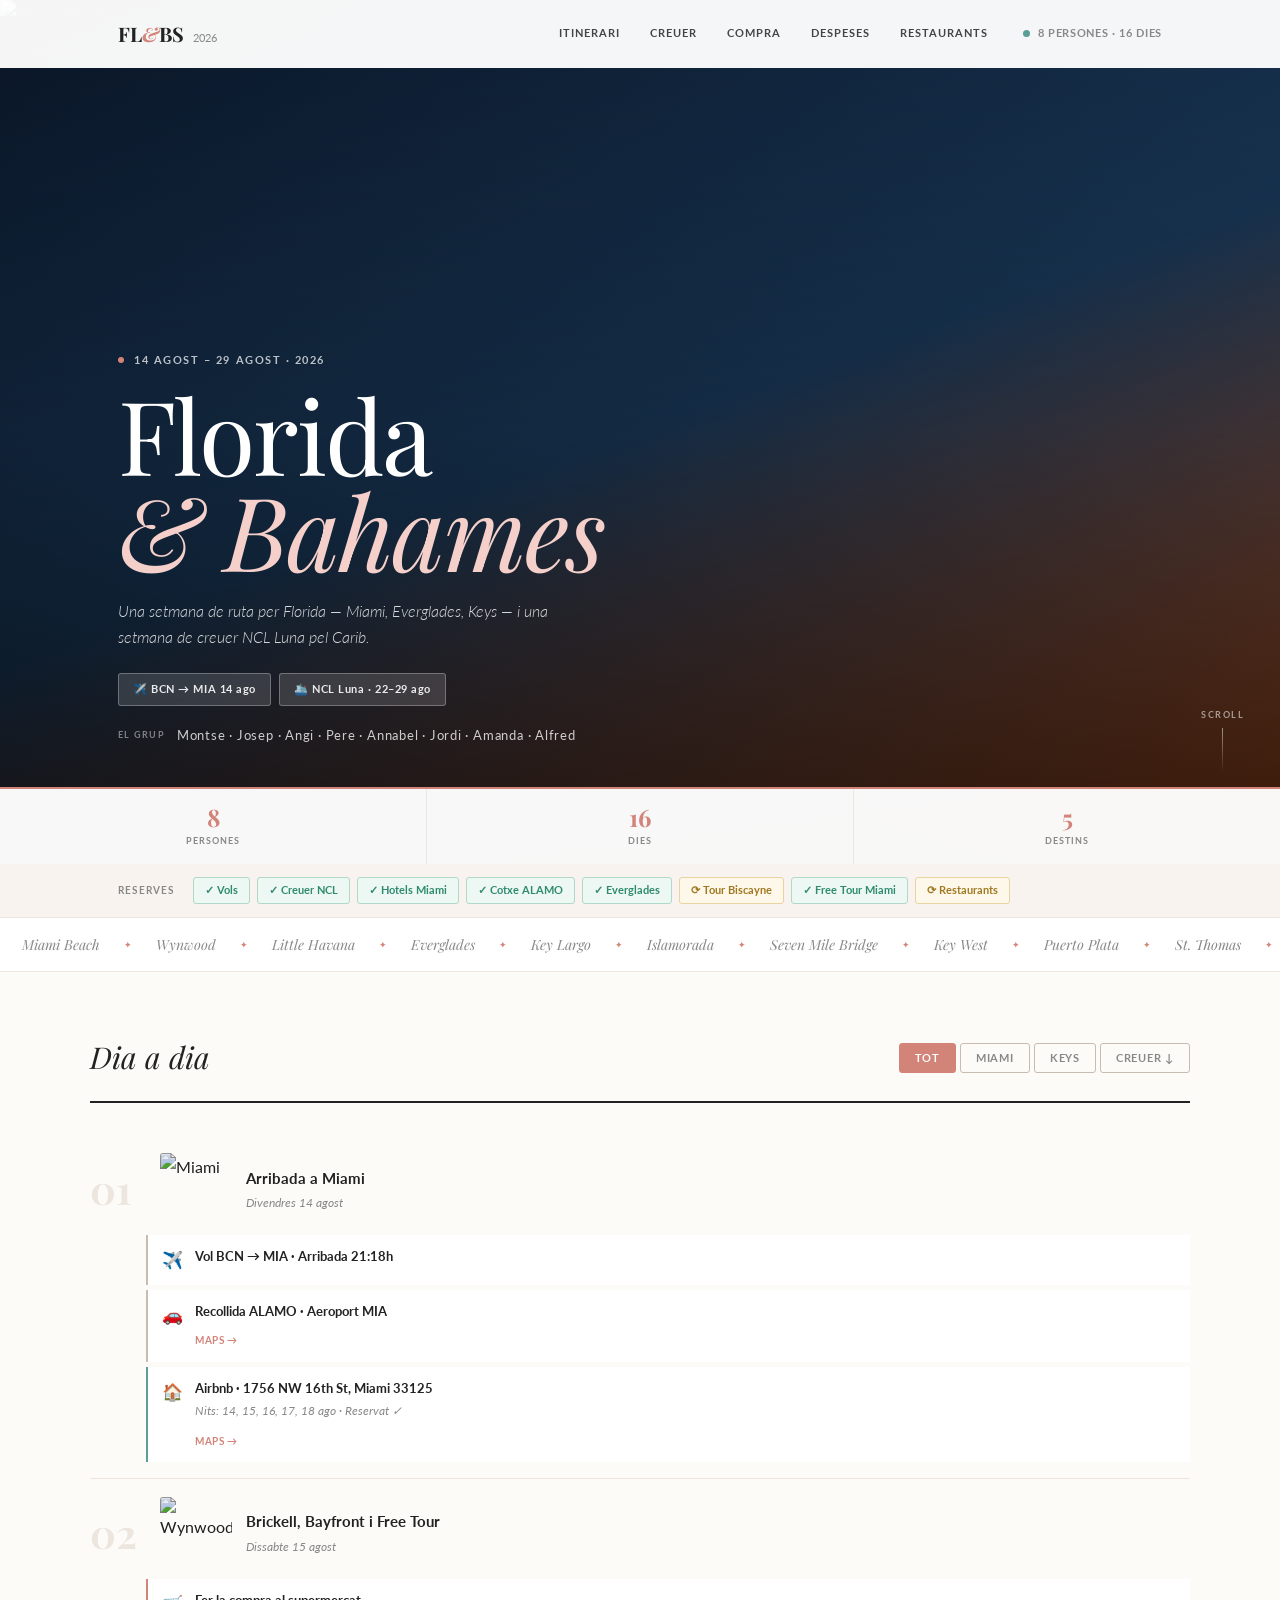
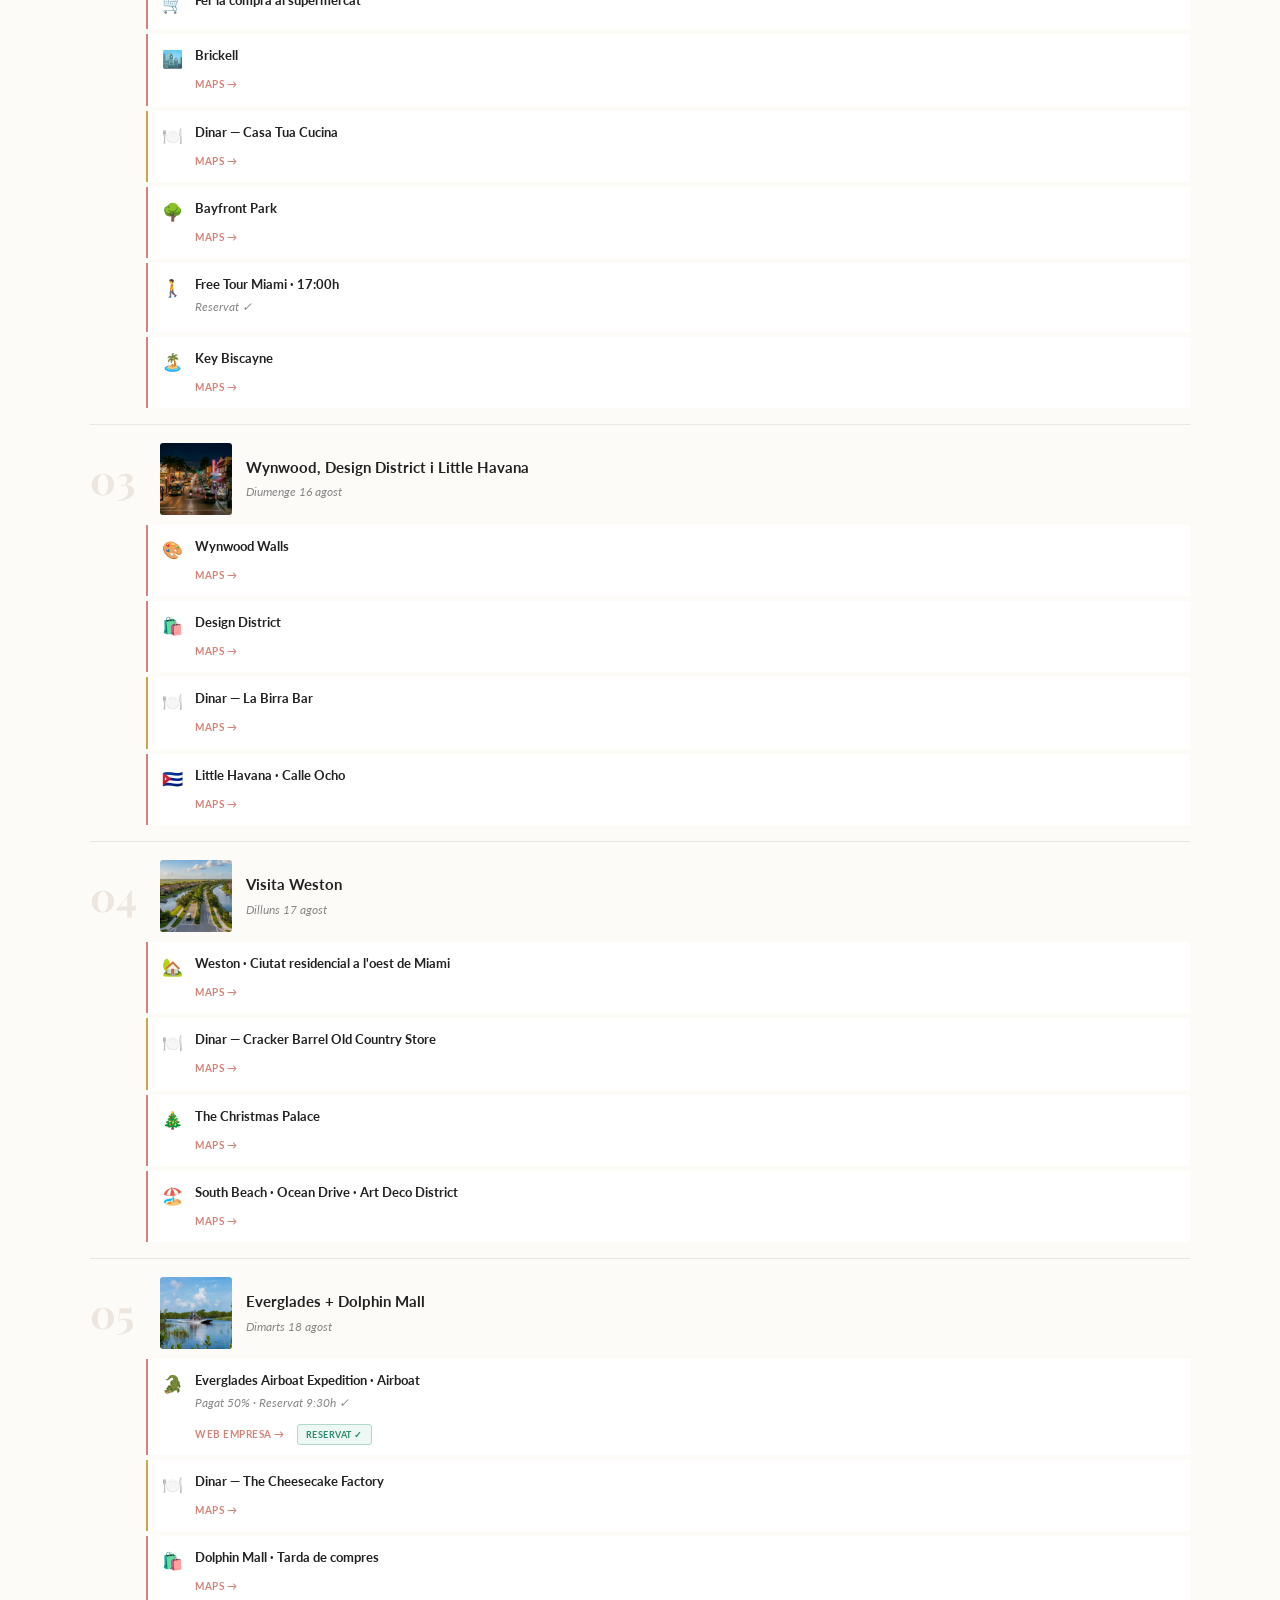
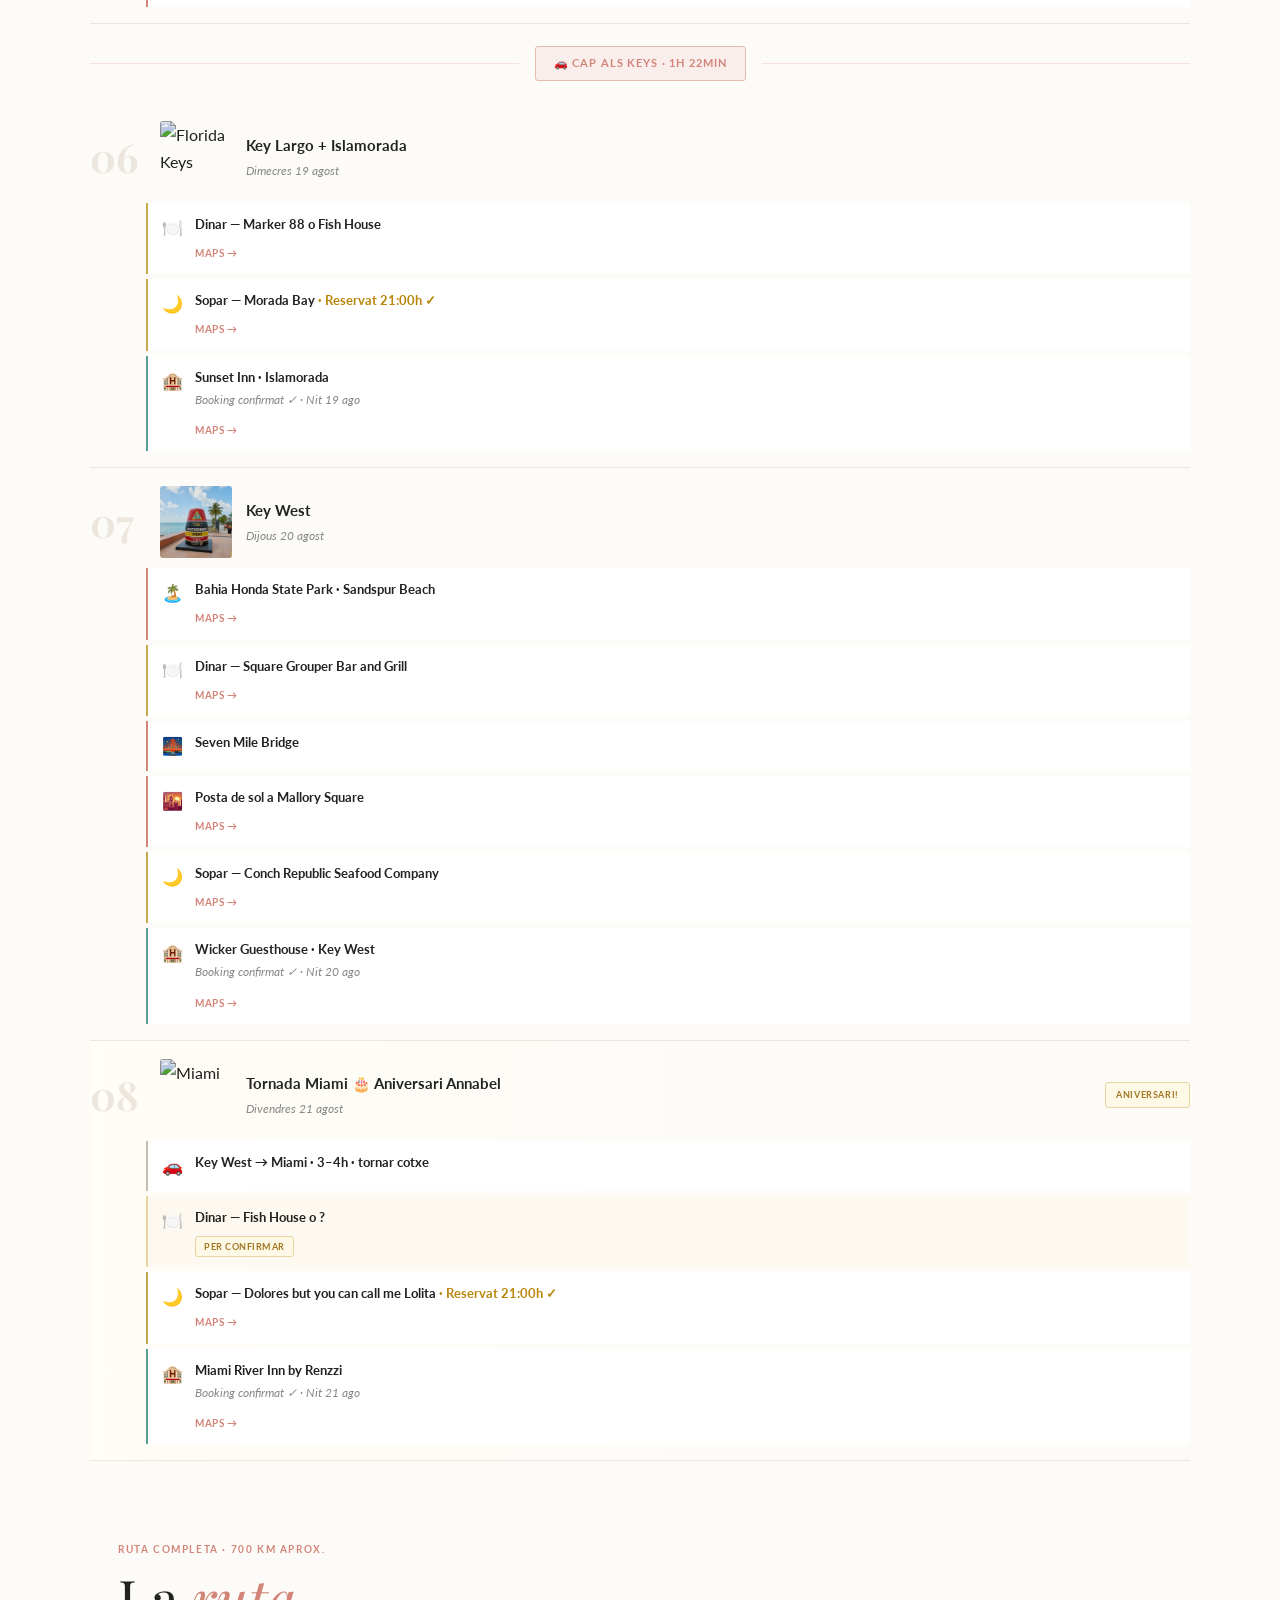
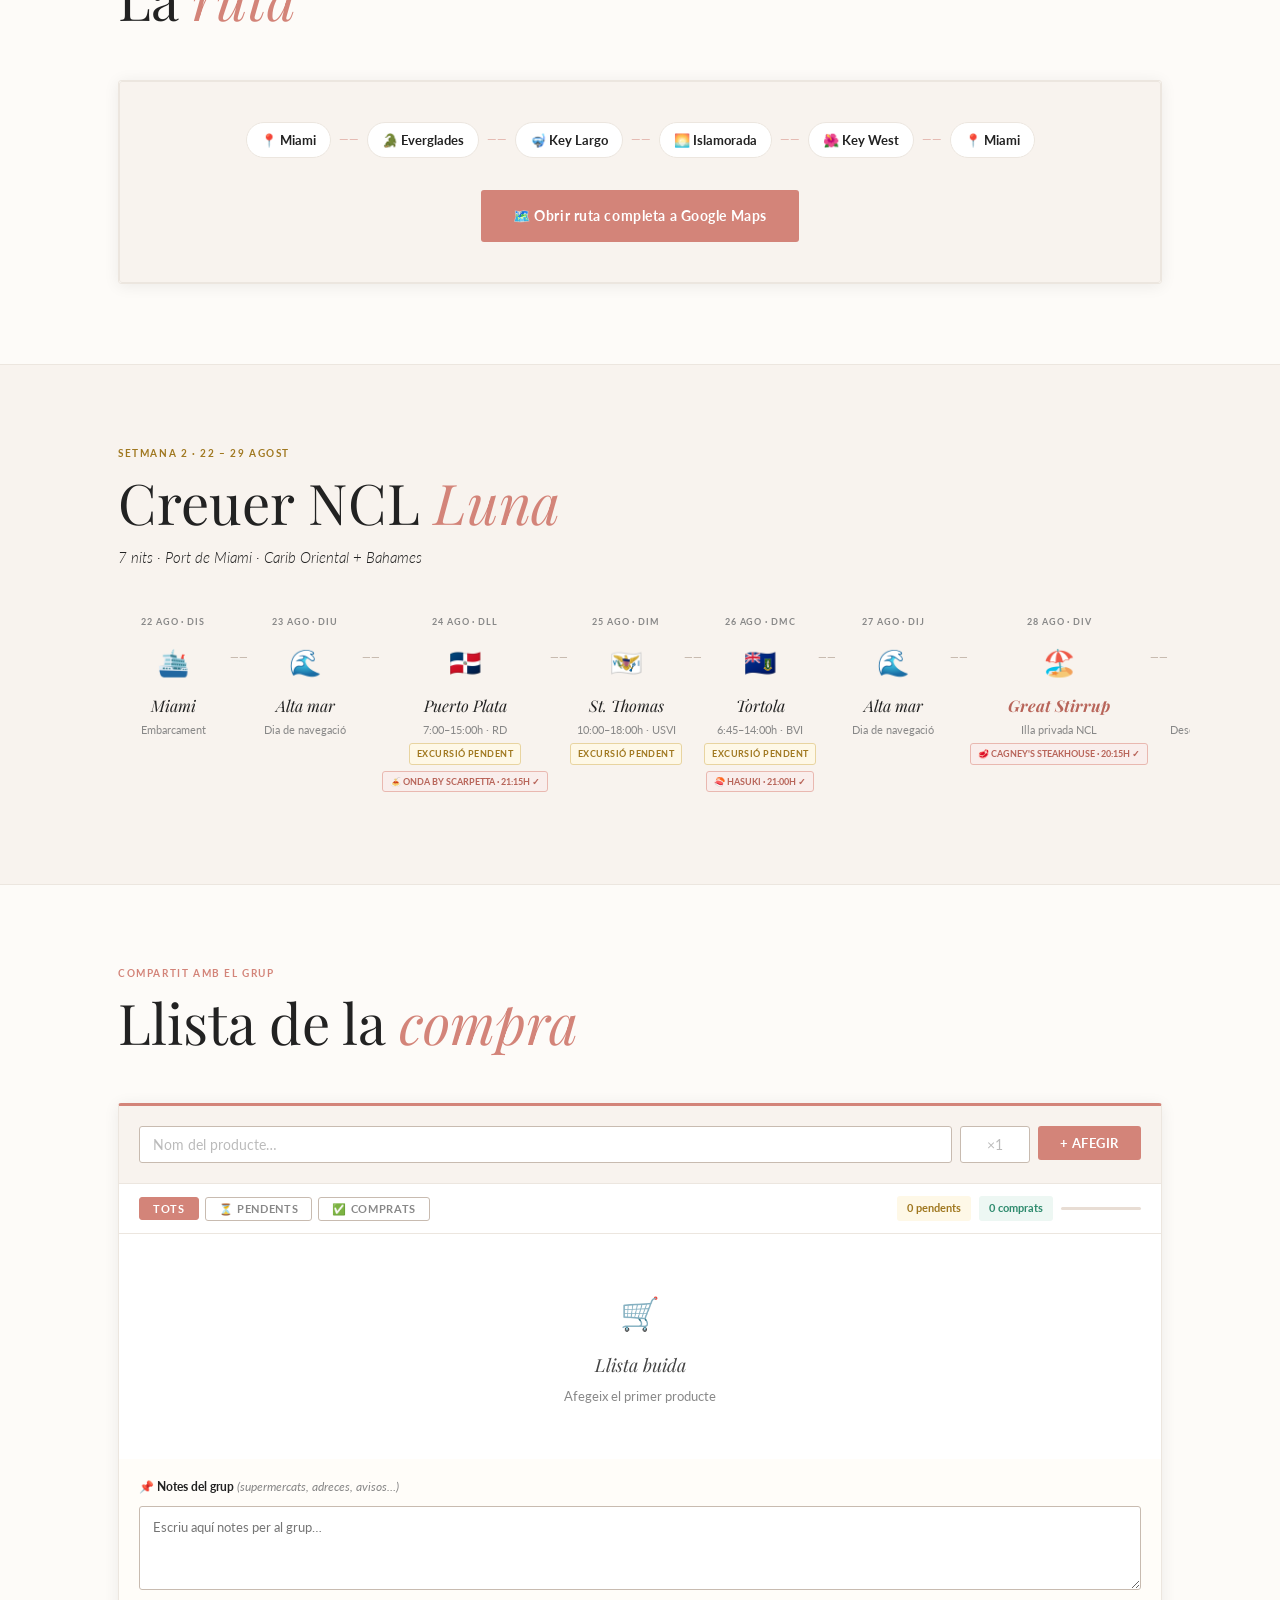
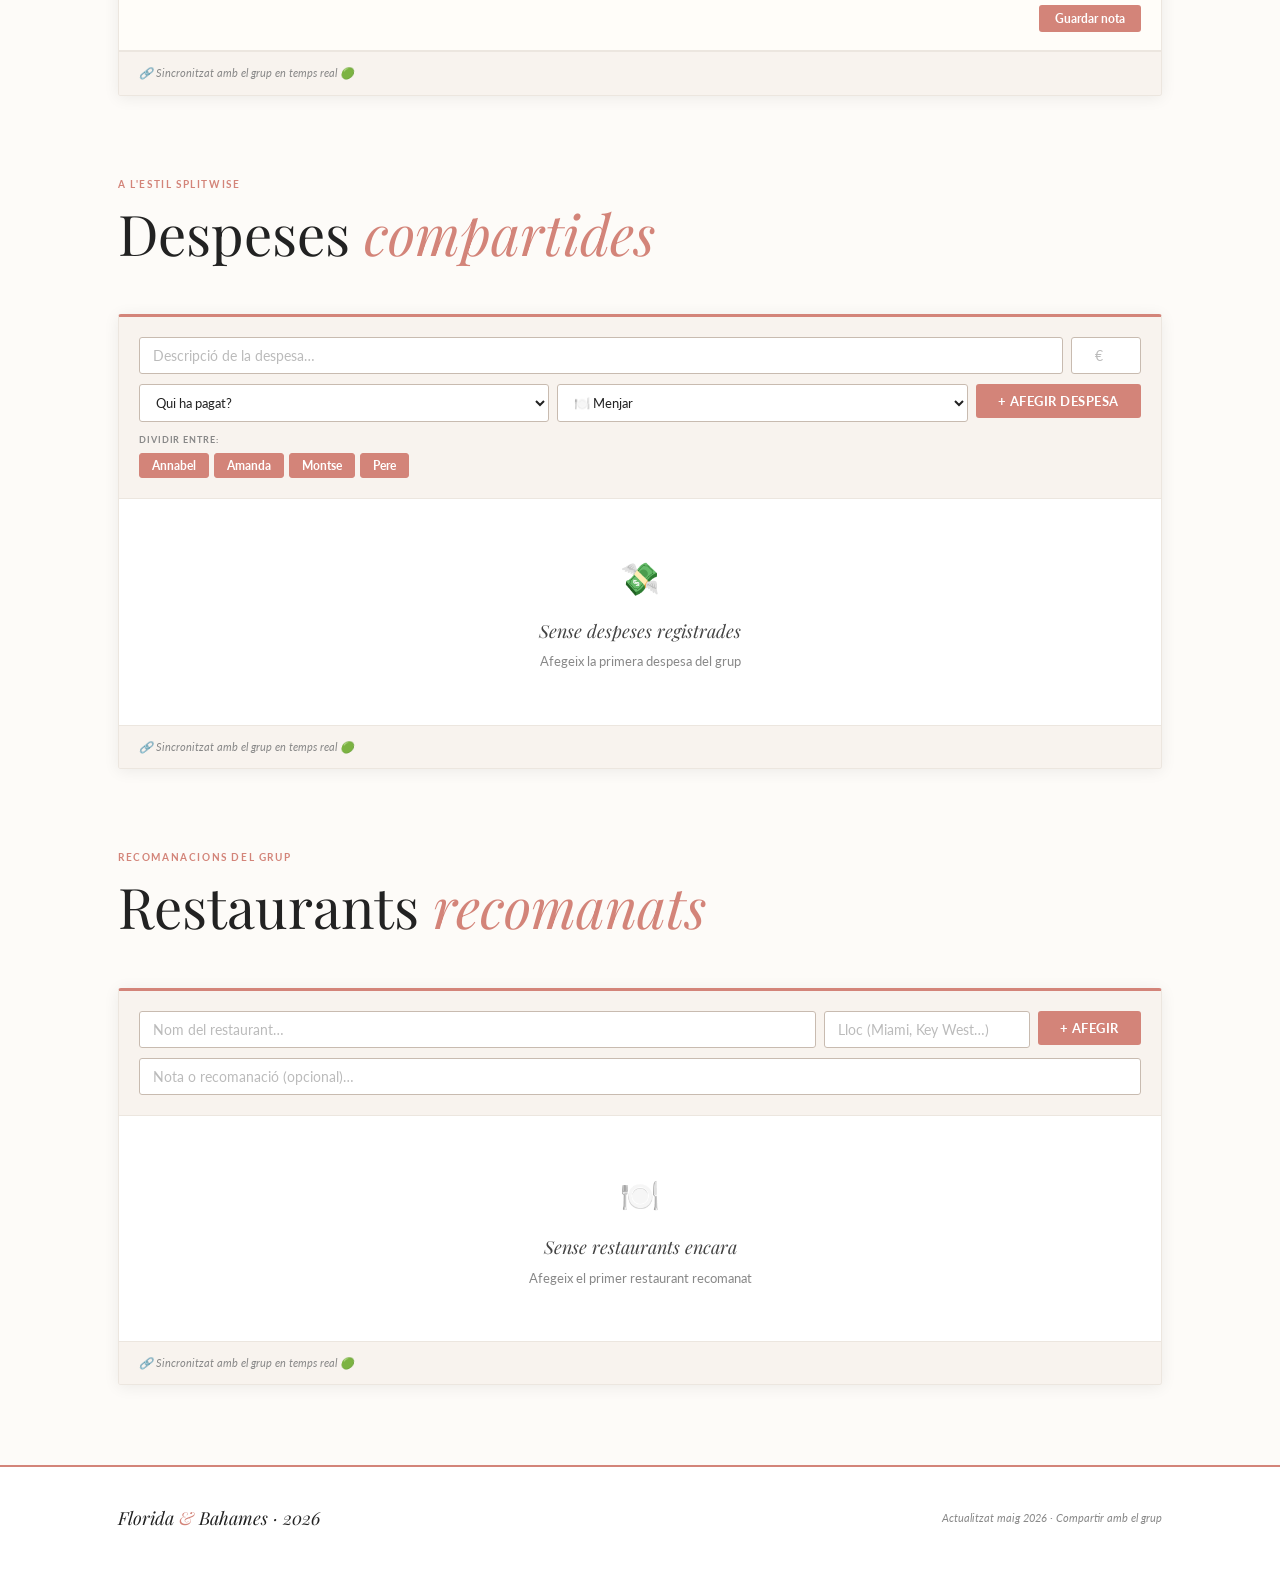
==== commit 28628136: "Add files via upload" ====
--- a/index.html
+++ b/index.html
@@ -157,7 +157,7 @@
         <div class="tl-event ev-transport">
           <span class="ev-icon">✈️</span>
           <div class="ev-body">
-            <div class="ev-title">Vol BCN → MIA · Arribada 20:48h</div>
+            <div class="ev-title">Vol BCN → MIA · Arribada 21:18h</div>
           </div>
         </div>
         <div class="tl-event ev-transport">
@@ -425,21 +425,21 @@
         <div class="tl-event ev-activity">
           <span class="ev-icon">🌉</span>
           <div class="ev-body">
-            <div class="ev-title">Seven Mile Bridge · <span class="ev-star">📸 Foto obligada</span></div>
+            <div class="ev-title">Seven Mile Bridge</div>
           </div>
         </div>
         <div class="tl-event ev-activity">
           <span class="ev-icon">🌇</span>
           <div class="ev-body">
-            <div class="ev-title">Posta de sol a Mallory Square · <span class="ev-star">🌅 Imprescindible</span></div>
+            <div class="ev-title">Posta de sol a Mallory Square</div>
             <a href="https://maps.google.com/?q=Mallory+Square+Key+West" target="_blank" class="ev-maps">Maps →</a>
           </div>
         </div>
-        <div class="tl-event ev-pending">
+        <div class="tl-event ev-restaurant">
           <span class="ev-icon">🌙</span>
           <div class="ev-body">
-            <div class="ev-title">Sopar · pendent de confirmar</div>
-            <span class="ev-badge-pend">Per confirmar</span>
+            <div class="ev-title">Sopar — Conch Republic Seafood Company</div>
+            <a href="https://maps.google.com/?q=Conch+Republic+Seafood+Company+Key+West" target="_blank" class="ev-maps">Maps →</a>
           </div>
         </div>
         <div class="tl-event ev-hotel">
